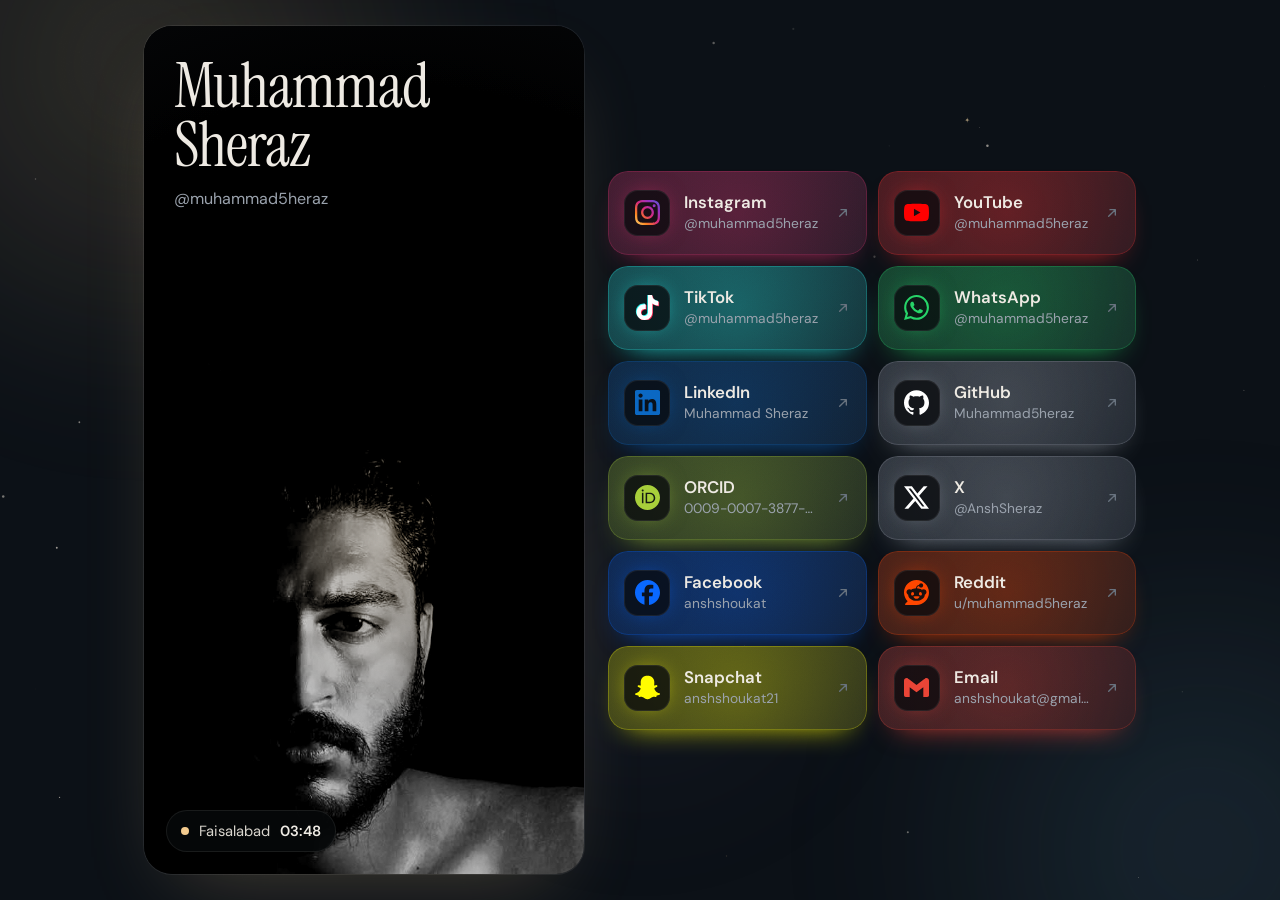
==== index.html @ 4799bf31 "Fix LinkedIn profile link Co-Authored-By: Claude Sonnet 5.5 <noreply@anthropic.com> Claude-Session: " ====
<!doctype html>
<html lang="en">
<head>
<meta charset="utf-8">
<meta name="viewport" content="width=device-width, initial-scale=1, viewport-fit=cover">
<meta name="color-scheme" content="dark">
<meta name="theme-color" content="#0B1016">
<title>Muhammad Sheraz</title>
<meta name="description" content="Muhammad Sheraz. Instagram, YouTube, TikTok, WhatsApp, LinkedIn, GitHub, ORCID and more, all in one place.">
<meta property="og:title" content="Muhammad Sheraz">
<meta property="og:description" content="Every link in one place.">
<link rel="icon" href="data:image/svg+xml,%3Csvg xmlns='http://www.w3.org/2000/svg' viewBox='0 0 32 32'%3E%3Crect width='32' height='32' rx='9' fill='%230B1016'/%3E%3Ccircle cx='16' cy='16' r='9' fill='none' stroke='%23F3C98B' stroke-width='2'/%3E%3Cpath d='M16 7a9 9 0 0 0 0 18z' fill='%23F3C98B'/%3E%3C/svg%3E">
<link rel="preconnect" href="https://fonts.googleapis.com">
<link rel="preconnect" href="https://fonts.gstatic.com" crossorigin>
<link href="https://fonts.googleapis.com/css2?family=Instrument+Serif:ital@0;1&family=DM+Sans:wght@400;500;600&display=swap" rel="stylesheet">
<style>
@property --r{syntax:"<percentage>";inherits:false;initial-value:0%}
:root{
  color-scheme:dark;
  --ink:#0B1016; --card:#121820; --bone:#EEEAE3; --muted:#98A0AB; --dim:#66707C;
  --light:#F3C98B; --light-hot:#FFE4B8;
  --serif:"Instrument Serif", "Iowan Old Style", Georgia, serif;
  --sans:"DM Sans", ui-sans-serif, system-ui, -apple-system, "Segoe UI", Arial, sans-serif;
}
*{box-sizing:border-box;margin:0;padding:0}
html{-webkit-text-size-adjust:100%;background:var(--ink);height:100%}
body{height:100%;min-height:100dvh;color:var(--bone);font:16px/1.5 var(--sans);background:var(--ink);overflow-x:hidden;position:relative}
/* slow, soft aurora behind everything */
.aurora{position:fixed;inset:0;overflow:hidden;z-index:0;pointer-events:none}
.aurora i{position:absolute;border-radius:50%;filter:blur(70px);opacity:.55;will-change:transform}
.aurora i:nth-child(1){width:62vmax;height:62vmax;left:-20vmax;top:-26vmax;background:radial-gradient(circle,rgba(243,201,139,.30),transparent 65%);animation:float1 38s ease-in-out infinite alternate}
.aurora i:nth-child(2){width:60vmax;height:60vmax;right:-24vmax;bottom:-26vmax;background:radial-gradient(circle,rgba(86,140,170,.34),transparent 65%);animation:float2 46s ease-in-out infinite alternate}
.aurora i:nth-child(3){width:40vmax;height:40vmax;left:30%;top:40%;background:radial-gradient(circle,rgba(120,110,170,.18),transparent 65%);animation:float1 52s ease-in-out infinite alternate-reverse}
@keyframes float1{to{transform:translate(14vmax,10vmax)}}
@keyframes float2{to{transform:translate(-12vmax,-9vmax)}}
body::after{content:"";position:fixed;inset:0;pointer-events:none;z-index:50;opacity:.05;mix-blend-mode:overlay;
  background-image:url("data:image/svg+xml,%3Csvg xmlns='http://www.w3.org/2000/svg' width='180' height='180'%3E%3Cfilter id='n'%3E%3CfeTurbulence type='fractalNoise' baseFrequency='.9' numOctaves='2' stitchTiles='stitch'/%3E%3CfeColorMatrix values='0 0 0 0 1  0 0 0 0 1  0 0 0 0 1  0 0 0 .9 0'/%3E%3C/filter%3E%3Crect width='100%25' height='100%25' filter='url(%23n)'/%3E%3C/svg%3E")}
#sparkle{position:fixed;inset:0;width:100%;height:100%;pointer-events:none;z-index:1}
a{color:inherit;text-decoration:none;-webkit-tap-highlight-color:transparent}
a:focus-visible{outline:2px solid var(--light);outline-offset:3px}
svg{display:block}
.defs{position:absolute;width:0;height:0}

/* ---------- One-screen layout ---------- */
.wrap{position:relative;z-index:2;height:100dvh;min-height:560px;max-width:1040px;margin:0 auto;padding:max(26px,env(safe-area-inset-top)) 24px max(26px,env(safe-area-inset-bottom));
  display:grid;grid-template-columns:minmax(0,5fr) minmax(0,6fr);gap:24px;align-items:stretch}
.rise{opacity:0;transform:translateY(12px);animation:rise 1s ease forwards;animation-delay:calc(var(--i,0) * 70ms + 250ms)}
@keyframes rise{to{opacity:1;transform:none}}

/* ---------- Portrait (desktop: tall card) ---------- */
.portrait{--mx:60%;--my:60%;position:relative;border-radius:28px;overflow:hidden;background:#06080B;isolation:isolate;min-height:0;
  box-shadow:0 0 0 1px rgba(255,255,255,.07), 0 30px 80px -34px rgba(243,201,139,.28)}
.pimg{position:absolute;inset:0}
.pimg img{width:100%;height:100%;object-fit:cover;object-position:50% 100%;filter:contrast(1.04)}
.pimg .hero{display:none}
.veil{position:absolute;inset:0;z-index:1;pointer-events:none;
  background:radial-gradient(circle at 56% 66%, transparent var(--r), #06080B calc(var(--r) + 34%));animation:lightOn 3s cubic-bezier(.25,.1,.2,1) .15s both}
@keyframes lightOn{from{--r:0%}to{--r:82%}}
.follow{position:absolute;inset:0;z-index:1;pointer-events:none;mix-blend-mode:soft-light;opacity:.8;
  background:radial-gradient(260px circle at var(--mx) var(--my), rgba(255,214,150,.5), transparent 70%)}
.spk{position:absolute;z-index:3;width:var(--s,12px);height:var(--s,12px);pointer-events:none;background:var(--light-hot);
  clip-path:polygon(50% 0,60% 40%,100% 50%,60% 60%,50% 100%,40% 60%,0 50%,40% 40%);filter:drop-shadow(0 0 6px rgba(255,214,150,.8));
  opacity:0;animation:twinkle var(--d,5s) ease-in-out var(--t,0s) infinite}
@keyframes twinkle{0%,100%{opacity:0;transform:scale(.3)}50%{opacity:.9;transform:scale(1) rotate(45deg)}}
.pcopy{position:absolute;z-index:2;left:30px;right:30px;top:30px}
.pcopy h1{font:400 clamp(2.8rem,5vw,3.9rem)/.95 var(--serif);letter-spacing:-.015em;color:var(--bone)}
.handle{margin-top:12px;color:var(--muted);font-size:1rem}
.chip{position:absolute;z-index:2;left:22px;bottom:22px;display:inline-flex;align-items:center;gap:10px;padding:9px 14px;border-radius:999px;
  background:rgba(8,10,13,.6);border:1px solid rgba(255,255,255,.08);backdrop-filter:blur(10px);-webkit-backdrop-filter:blur(10px);font-size:.92rem;color:#D8D4CC}
.chip i{width:8px;height:8px;border-radius:50%;background:var(--light);animation:pulse 3.2s ease-out infinite}
@keyframes pulse{70%{box-shadow:0 0 0 9px rgba(243,201,139,0)}100%{box-shadow:0 0 0 0 rgba(243,201,139,0)}}
.chip b{font-weight:600;color:var(--bone);font-variant-numeric:tabular-nums}

/* ---------- Tiles: filled, two columns, all ten visible ---------- */
.links{min-width:0;min-height:0;display:flex;flex-direction:column;justify-content:center}
.grid{display:grid;grid-template-columns:1fr 1fr;grid-template-rows:repeat(6,minmax(0,84px));gap:11px;align-content:center;min-height:0}
.tile{--x:50%;--y:50%;--b:#F3C98B;position:relative;display:flex;align-items:center;gap:14px;padding:0 16px;border-radius:20px;overflow:hidden;min-width:0;
  background:radial-gradient(240px circle at var(--x) var(--y), color-mix(in srgb, var(--b) 22%, transparent), transparent 70%),
             linear-gradient(145deg, color-mix(in srgb, var(--b) 20%, var(--card)), color-mix(in srgb, var(--b) 9%, var(--card)));
  box-shadow:inset 0 0 0 1px color-mix(in srgb, var(--b) 24%, transparent), 0 14px 30px -20px var(--b);
  transition:transform .3s ease, box-shadow .3s ease}
.tile:hover,.tile:focus-visible{transform:translateY(-2px);box-shadow:inset 0 0 0 1px color-mix(in srgb, var(--b) 55%, transparent), 0 18px 36px -16px var(--b)}
.tile:active{transform:scale(.98)}
.shine{position:absolute;inset:0;pointer-events:none;overflow:hidden;border-radius:inherit}
.shine::before{content:"";position:absolute;top:-50%;bottom:-50%;width:30%;left:-50%;transform:skewX(-22deg);
  background:linear-gradient(90deg,transparent,rgba(255,255,255,.09),transparent);animation:glint 9s ease-in-out calc(var(--i,0) * 1.1s + 2s) infinite}
@keyframes glint{0%{left:-50%}30%,100%{left:150%}}
.glyph{position:relative;flex:0 0 46px;height:46px;border-radius:14px;display:grid;place-items:center;background:rgba(6,8,11,.72);
  box-shadow:inset 0 0 0 1px rgba(255,255,255,.07), 0 0 22px -6px color-mix(in srgb, var(--b) 60%, transparent);animation:halo 6s ease-in-out calc(var(--i,0) * .5s) infinite}
@keyframes halo{50%{box-shadow:inset 0 0 0 1px rgba(255,255,255,.07), 0 0 26px -2px color-mix(in srgb, var(--b) 80%, transparent)}}
.glyph svg{width:25px;height:25px}
.meta{min-width:0;display:flex;flex-direction:column}
.meta b{font-weight:600;font-size:1.05rem;line-height:1.25}
.meta small{color:var(--muted);font-size:.86rem;overflow:hidden;text-overflow:ellipsis;white-space:nowrap}
.go{margin-left:auto;flex:none;color:var(--dim);transition:transform .3s ease,color .3s ease}
.go svg{width:16px;height:16px}
.tile:hover .go{color:var(--bone);transform:translate(2px,-2px)}

/* ---------- Phones: everything on one screen ---------- */
@media (max-width:860px){
  .wrap{grid-template-columns:1fr;grid-template-rows:auto minmax(0,1fr);gap:12px;padding:max(14px,env(safe-area-inset-top)) 14px max(14px,env(safe-area-inset-bottom));min-height:540px}
  .portrait{height:clamp(210px,35dvh,340px);border-radius:26px}
  .follow,.spk{display:none}
  .pimg .full{display:none}
  .pimg .hero{display:block;object-position:50% 40%}
  .veil{background:radial-gradient(circle at 52% 55%, transparent var(--r), #06080B calc(var(--r) + 34%))}
  .pcopy{left:20px;right:auto;top:16px}
  .pcopy h1{font-size:clamp(2rem,9vw,2.6rem);line-height:.96}
  .handle{margin-top:8px;font-size:.92rem}
  .chip{left:14px;bottom:14px;padding:7px 12px;font-size:.84rem}
  .grid{grid-template-rows:repeat(6,minmax(0,76px));gap:10px;height:100%;align-content:center;margin:auto 0}
  .tile{padding:0 12px;gap:11px;border-radius:18px}
  .glyph{flex-basis:40px;height:40px;border-radius:12px}
  .glyph svg{width:22px;height:22px}
  .meta small{display:none}
  .meta b{font-size:1rem}
  .go{display:none}
}
@media (max-width:860px) and (max-height:700px){
  .portrait{height:clamp(190px,32dvh,240px)}
  .pimg .hero{object-position:50% 24%}
  .handle{font-size:.82rem}
  .pcopy h1{font-size:clamp(1.7rem,8vw,2.1rem)}
  .glyph{flex-basis:36px;height:36px}
}
@media (prefers-reduced-motion:reduce){
  .rise{opacity:1;transform:none;animation:none}
  .veil{animation:none;--r:82%}
  .aurora i,.shine::before,.glyph,.spk,.chip i{animation:none}
  .tile,.go{transition:none}
  #sparkle{display:none}
}
</style>
</head>
<body>
<svg class="defs" aria-hidden="true" focusable="false"><defs>
  <linearGradient id="igGrad" x1="0" y1="1" x2="1" y2="0">
    <stop offset="0" stop-color="#FEDA75"/><stop offset=".25" stop-color="#FA7E1E"/><stop offset=".5" stop-color="#D62976"/><stop offset=".75" stop-color="#962FBF"/><stop offset="1" stop-color="#4F5BD5"/>
  </linearGradient>
</defs></svg>
<div class="aurora" aria-hidden="true"><i></i><i></i><i></i></div>
<canvas id="sparkle" aria-hidden="true"></canvas>

<div class="wrap">

  <section class="portrait rise" aria-label="Muhammad Sheraz">
    <div class="pimg"><img class="hero" src="assets/hero.jpg" width="720" height="600" alt=""><img class="full" src="assets/portrait.jpg" width="702" height="1200" alt="Black and white portrait of Muhammad Sheraz, half of his face lit from the right, the rest in shadow" fetchpriority="high"></div>
    <div class="veil" aria-hidden="true"></div>
    <div class="follow" aria-hidden="true"></div>
    <i class="spk" style="left:62%;top:48%;--s:14px;--d:5.4s;--t:2.6s"></i>
    <i class="spk" style="left:78%;top:57%;--s:9px;--d:4.8s;--t:3.4s"></i>
    <i class="spk" style="left:44%;top:62%;--s:11px;--d:6s;--t:4s"></i>
    <i class="spk" style="left:84%;top:32%;--s:12px;--d:5.2s;--t:3.8s"></i>
    <div class="pcopy">
      <h1>Muhammad<br>Sheraz</h1>
      <p class="handle">@muhammad5heraz</p>
    </div>
    <div class="chip"><i aria-hidden="true"></i>Faisalabad <b id="clock">--:--</b></div>
  </section>

  <main class="links">
    <div class="grid">
<a class="tile  rise" style="--b:#E1306C;--i:0" href="https://www.instagram.com/muhammad5heraz" target="_blank" rel="noopener"><span class="glyph"><svg viewBox="0 0 24 24" aria-hidden="true"><path fill="url(#igGrad)" d="M7.0301.084c-1.2768.0602-2.1487.264-2.911.5634-.7888.3075-1.4575.72-2.1228 1.3877-.6652.6677-1.075 1.3368-1.3802 2.127-.2954.7638-.4956 1.6365-.552 2.914-.0564 1.2775-.0689 1.6882-.0626 4.947.0062 3.2586.0206 3.6671.0825 4.9473.061 1.2765.264 2.1482.5635 2.9107.308.7889.72 1.4573 1.388 2.1228.6679.6655 1.3365 1.0743 2.1285 1.38.7632.295 1.6361.4961 2.9134.552 1.2773.056 1.6884.069 4.9462.0627 3.2578-.0062 3.668-.0207 4.9478-.0814 1.28-.0607 2.147-.2652 2.9098-.5633.7889-.3086 1.4578-.72 2.1228-1.3881.665-.6682 1.0745-1.3378 1.3795-2.1284.2957-.7632.4966-1.636.552-2.9124.056-1.2809.0692-1.6898.063-4.948-.0063-3.2583-.021-3.6668-.0817-4.9465-.0607-1.2797-.264-2.1487-.5633-2.9117-.3084-.7889-.72-1.4568-1.3876-2.1228C21.2982 1.33 20.628.9208 19.8378.6165 19.074.321 18.2017.1197 16.9244.0645 15.6471.0093 15.236-.005 11.977.0014 8.718.0076 8.31.0215 7.0301.0839m.1402 21.6932c-1.17-.0509-1.8053-.2453-2.2287-.408-.5606-.216-.96-.4771-1.3819-.895-.422-.4178-.6811-.8186-.9-1.378-.1644-.4234-.3624-1.058-.4171-2.228-.0595-1.2645-.072-1.6442-.079-4.848-.007-3.2037.0053-3.583.0607-4.848.05-1.169.2456-1.805.408-2.2282.216-.5613.4762-.96.895-1.3816.4188-.4217.8184-.6814 1.3783-.9003.423-.1651 1.0575-.3614 2.227-.4171 1.2655-.06 1.6447-.072 4.848-.079 3.2033-.007 3.5835.005 4.8495.0608 1.169.0508 1.8053.2445 2.228.408.5608.216.96.4754 1.3816.895.4217.4194.6816.8176.9005 1.3787.1653.4217.3617 1.056.4169 2.2263.0602 1.2655.0739 1.645.0796 4.848.0058 3.203-.0055 3.5834-.061 4.848-.051 1.17-.245 1.8055-.408 2.2294-.216.5604-.4763.96-.8954 1.3814-.419.4215-.8181.6811-1.3783.9-.4224.1649-1.0577.3617-2.2262.4174-1.2656.0595-1.6448.072-4.8493.079-3.2045.007-3.5825-.006-4.848-.0608M16.953 5.5864A1.44 1.44 0 1 0 18.39 4.144a1.44 1.44 0 0 0-1.437 1.4424M5.8385 12.012c.0067 3.4032 2.7706 6.1557 6.173 6.1493 3.4026-.0065 6.157-2.7701 6.1506-6.1733-.0065-3.4032-2.771-6.1565-6.174-6.1498-3.403.0067-6.156 2.771-6.1496 6.1738M8 12.0077a4 4 0 1 1 4.008 3.9921A3.9996 3.9996 0 0 1 8 12.0077"/></svg></span><span class="meta"><b>Instagram</b><small>@muhammad5heraz</small></span><span class="go"><svg viewBox="0 0 24 24" fill="none" stroke="currentColor" stroke-width="2" stroke-linecap="round" stroke-linejoin="round" aria-hidden="true"><path d="M7 17L17 7M9 7h8v8"/></svg></span><span class="shine" aria-hidden="true"></span></a>
<a class="tile  rise" style="--b:#FF2B2B;--i:1" href="https://youtube.com/@muhammad5heraz" target="_blank" rel="noopener"><span class="glyph"><svg viewBox="0 0 24 24" aria-hidden="true"><path fill="#FF0000" d="M23.498 6.186a3.016 3.016 0 0 0-2.122-2.136C19.505 3.545 12 3.545 12 3.545s-7.505 0-9.377.505A3.017 3.017 0 0 0 .502 6.186C0 8.07 0 12 0 12s0 3.93.502 5.814a3.016 3.016 0 0 0 2.122 2.136c1.871.505 9.376.505 9.376.505s7.505 0 9.377-.505a3.015 3.015 0 0 0 2.122-2.136C24 15.93 24 12 24 12s0-3.93-.502-5.814zM9.545 15.568V8.432L15.818 12l-6.273 3.568z"/></svg></span><span class="meta"><b>YouTube</b><small>@muhammad5heraz</small></span><span class="go"><svg viewBox="0 0 24 24" fill="none" stroke="currentColor" stroke-width="2" stroke-linecap="round" stroke-linejoin="round" aria-hidden="true"><path d="M7 17L17 7M9 7h8v8"/></svg></span><span class="shine" aria-hidden="true"></span></a>
<a class="tile  rise" style="--b:#25F4EE;--i:2" href="https://www.tiktok.com/@muhammad5heraz" target="_blank" rel="noopener"><span class="glyph"><svg viewBox="0 0 24 24" aria-hidden="true"><path fill="#25F4EE" transform="translate(-.7 -.7)" d="M12.525.02c1.31-.02 2.61-.01 3.91-.02.08 1.53.63 3.09 1.75 4.17 1.12 1.11 2.7 1.62 4.24 1.79v4.03c-1.44-.05-2.89-.35-4.2-.97-.57-.26-1.1-.59-1.62-.93-.01 2.92.01 5.84-.02 8.75-.08 1.4-.54 2.79-1.35 3.94-1.31 1.92-3.58 3.17-5.91 3.21-1.43.08-2.86-.31-4.08-1.03-2.02-1.19-3.44-3.37-3.65-5.71-.02-.5-.03-1-.01-1.49.18-1.9 1.12-3.72 2.58-4.96 1.66-1.44 3.98-2.13 6.15-1.72.02 1.48-.04 2.96-.04 4.44-.99-.32-2.15-.23-3.02.37-.63.41-1.11 1.04-1.36 1.75-.21.51-.15 1.07-.14 1.61.24 1.64 1.82 3.02 3.5 2.87 1.12-.01 2.19-.66 2.77-1.61.19-.33.4-.67.41-1.06.1-1.79.06-3.57.07-5.36.01-4.03-.01-8.05.02-12.07z"/><path fill="#FE2C55" transform="translate(.7 .7)" d="M12.525.02c1.31-.02 2.61-.01 3.91-.02.08 1.53.63 3.09 1.75 4.17 1.12 1.11 2.7 1.62 4.24 1.79v4.03c-1.44-.05-2.89-.35-4.2-.97-.57-.26-1.1-.59-1.62-.93-.01 2.92.01 5.84-.02 8.75-.08 1.4-.54 2.79-1.35 3.94-1.31 1.92-3.58 3.17-5.91 3.21-1.43.08-2.86-.31-4.08-1.03-2.02-1.19-3.44-3.37-3.65-5.71-.02-.5-.03-1-.01-1.49.18-1.9 1.12-3.72 2.58-4.96 1.66-1.44 3.98-2.13 6.15-1.72.02 1.48-.04 2.96-.04 4.44-.99-.32-2.15-.23-3.02.37-.63.41-1.11 1.04-1.36 1.75-.21.51-.15 1.07-.14 1.61.24 1.64 1.82 3.02 3.5 2.87 1.12-.01 2.19-.66 2.77-1.61.19-.33.4-.67.41-1.06.1-1.79.06-3.57.07-5.36.01-4.03-.01-8.05.02-12.07z"/><path fill="#fff" d="M12.525.02c1.31-.02 2.61-.01 3.91-.02.08 1.53.63 3.09 1.75 4.17 1.12 1.11 2.7 1.62 4.24 1.79v4.03c-1.44-.05-2.89-.35-4.2-.97-.57-.26-1.1-.59-1.62-.93-.01 2.92.01 5.84-.02 8.75-.08 1.4-.54 2.79-1.35 3.94-1.31 1.92-3.58 3.17-5.91 3.21-1.43.08-2.86-.31-4.08-1.03-2.02-1.19-3.44-3.37-3.65-5.71-.02-.5-.03-1-.01-1.49.18-1.9 1.12-3.72 2.58-4.96 1.66-1.44 3.98-2.13 6.15-1.72.02 1.48-.04 2.96-.04 4.44-.99-.32-2.15-.23-3.02.37-.63.41-1.11 1.04-1.36 1.75-.21.51-.15 1.07-.14 1.61.24 1.64 1.82 3.02 3.5 2.87 1.12-.01 2.19-.66 2.77-1.61.19-.33.4-.67.41-1.06.1-1.79.06-3.57.07-5.36.01-4.03-.01-8.05.02-12.07z"/></svg></span><span class="meta"><b>TikTok</b><small>@muhammad5heraz</small></span><span class="go"><svg viewBox="0 0 24 24" fill="none" stroke="currentColor" stroke-width="2" stroke-linecap="round" stroke-linejoin="round" aria-hidden="true"><path d="M7 17L17 7M9 7h8v8"/></svg></span><span class="shine" aria-hidden="true"></span></a>
<a class="tile  rise" style="--b:#25D366;--i:3" href="https://wa.me/muhammad5heraz" target="_blank" rel="noopener"><span class="glyph"><svg viewBox="0 0 24 24" aria-hidden="true"><path fill="#25D366" d="M17.472 14.382c-.297-.149-1.758-.867-2.03-.967-.273-.099-.471-.148-.67.15-.197.297-.767.966-.94 1.164-.173.199-.347.223-.644.075-.297-.15-1.255-.463-2.39-1.475-.883-.788-1.48-1.761-1.653-2.059-.173-.297-.018-.458.13-.606.134-.133.298-.347.446-.52.149-.174.198-.298.298-.497.099-.198.05-.371-.025-.52-.075-.149-.669-1.612-.916-2.207-.242-.579-.487-.5-.669-.51-.173-.008-.371-.01-.57-.01-.198 0-.52.074-.792.372-.272.297-1.04 1.016-1.04 2.479 0 1.462 1.065 2.875 1.213 3.074.149.198 2.096 3.2 5.077 4.487.709.306 1.262.489 1.694.625.712.227 1.36.195 1.871.118.571-.085 1.758-.719 2.006-1.413.248-.694.248-1.289.173-1.413-.074-.124-.272-.198-.57-.347m-5.421 7.403h-.004a9.87 9.87 0 01-5.031-1.378l-.361-.214-3.741.982.998-3.648-.235-.374a9.86 9.86 0 01-1.51-5.26c.001-5.45 4.436-9.884 9.888-9.884 2.64 0 5.122 1.03 6.988 2.898a9.825 9.825 0 012.893 6.994c-.003 5.45-4.437 9.884-9.885 9.884m8.413-18.297A11.815 11.815 0 0012.05 0C5.495 0 .16 5.335.157 11.892c0 2.096.547 4.142 1.588 5.945L.057 24l6.305-1.654a11.882 11.882 0 005.683 1.448h.005c6.554 0 11.89-5.335 11.893-11.893a11.821 11.821 0 00-3.48-8.413Z"/></svg></span><span class="meta"><b>WhatsApp</b><small>@muhammad5heraz</small></span><span class="go"><svg viewBox="0 0 24 24" fill="none" stroke="currentColor" stroke-width="2" stroke-linecap="round" stroke-linejoin="round" aria-hidden="true"><path d="M7 17L17 7M9 7h8v8"/></svg></span><span class="shine" aria-hidden="true"></span></a>
<a class="tile  rise" style="--b:#0A66C2;--i:4" href="https://www.linkedin.com/in/muhammad-sheraz-9138302b9" target="_blank" rel="noopener"><span class="glyph"><svg viewBox="0 0 24 24" aria-hidden="true"><path fill="#0A66C2" d="M20.447 20.452h-3.554v-5.569c0-1.328-.027-3.037-1.852-3.037-1.853 0-2.136 1.445-2.136 2.939v5.667H9.351V9h3.414v1.561h.046c.477-.9 1.637-1.85 3.37-1.85 3.601 0 4.267 2.37 4.267 5.455v6.286zM5.337 7.433c-1.144 0-2.063-.926-2.063-2.065 0-1.138.92-2.063 2.063-2.063 1.14 0 2.064.925 2.064 2.063 0 1.139-.925 2.065-2.064 2.065zm1.782 13.019H3.555V9h3.564v11.452zM22.225 0H1.771C.792 0 0 .774 0 1.729v20.542C0 23.227.792 24 1.771 24h20.451C23.2 24 24 23.227 24 22.271V1.729C24 .774 23.2 0 22.222 0h.003z"/></svg></span><span class="meta"><b>LinkedIn</b><small>Muhammad Sheraz</small></span><span class="go"><svg viewBox="0 0 24 24" fill="none" stroke="currentColor" stroke-width="2" stroke-linecap="round" stroke-linejoin="round" aria-hidden="true"><path d="M7 17L17 7M9 7h8v8"/></svg></span><span class="shine" aria-hidden="true"></span></a>
<a class="tile  rise" style="--b:#9AA0AA;--i:5" href="https://github.com/Muhammad5heraz" target="_blank" rel="noopener"><span class="glyph"><svg viewBox="0 0 24 24" aria-hidden="true"><path fill="#fff" d="M12 .297c-6.63 0-12 5.373-12 12 0 5.303 3.438 9.8 8.205 11.385.6.113.82-.258.82-.577 0-.285-.01-1.04-.015-2.04-3.338.724-4.042-1.61-4.042-1.61C4.422 18.07 3.633 17.7 3.633 17.7c-1.087-.744.084-.729.084-.729 1.205.084 1.838 1.236 1.838 1.236 1.07 1.835 2.809 1.305 3.495.998.108-.776.417-1.305.76-1.605-2.665-.3-5.466-1.332-5.466-5.93 0-1.31.465-2.38 1.235-3.22-.135-.303-.54-1.523.105-3.176 0 0 1.005-.322 3.3 1.23.96-.267 1.98-.399 3-.405 1.02.006 2.04.138 3 .405 2.28-1.552 3.285-1.23 3.285-1.23.645 1.653.24 2.873.12 3.176.765.84 1.23 1.91 1.23 3.22 0 4.61-2.805 5.625-5.475 5.92.42.36.81 1.096.81 2.22 0 1.606-.015 2.896-.015 3.286 0 .315.21.69.825.57C20.565 22.092 24 17.592 24 12.297c0-6.627-5.373-12-12-12"/></svg></span><span class="meta"><b>GitHub</b><small>Muhammad5heraz</small></span><span class="go"><svg viewBox="0 0 24 24" fill="none" stroke="currentColor" stroke-width="2" stroke-linecap="round" stroke-linejoin="round" aria-hidden="true"><path d="M7 17L17 7M9 7h8v8"/></svg></span><span class="shine" aria-hidden="true"></span></a>
<a class="tile  rise" style="--b:#A6CE39;--i:6" href="https://orcid.org/0009-0007-3877-2232" target="_blank" rel="noopener"><span class="glyph"><svg viewBox="0 0 24 24" aria-hidden="true"><path fill="#A6CE39" d="M12 0C5.372 0 0 5.372 0 12s5.372 12 12 12 12-5.372 12-12S18.628 0 12 0zM7.369 4.378c.525 0 .947.431.947.947s-.422.947-.947.947a.95.95 0 0 1-.947-.947c0-.525.422-.947.947-.947zm-.722 3.038h1.444v10.041H6.647V7.416zm3.562 0h3.9c3.712 0 5.344 2.653 5.344 5.025 0 2.578-2.016 5.025-5.325 5.025h-3.919V7.416zm1.444 1.303v7.444h2.297c3.272 0 4.022-2.484 4.022-3.722 0-2.016-1.284-3.722-4.097-3.722h-2.222z"/></svg></span><span class="meta"><b>ORCID</b><small>0009-0007-3877-2232</small></span><span class="go"><svg viewBox="0 0 24 24" fill="none" stroke="currentColor" stroke-width="2" stroke-linecap="round" stroke-linejoin="round" aria-hidden="true"><path d="M7 17L17 7M9 7h8v8"/></svg></span><span class="shine" aria-hidden="true"></span></a>
<a class="tile  rise" style="--b:#9AA0AA;--i:7" href="https://twitter.com/AnshSheraz" target="_blank" rel="noopener"><span class="glyph"><svg viewBox="0 0 24 24" aria-hidden="true"><path fill="#fff" d="M18.901 1.153h3.68l-8.04 9.19L24 22.846h-7.406l-5.8-7.584-6.638 7.584H.474l8.6-9.83L0 1.154h7.594l5.243 6.932ZM17.61 20.644h2.039L6.486 3.24H4.298Z"/></svg></span><span class="meta"><b>X</b><small>@AnshSheraz</small></span><span class="go"><svg viewBox="0 0 24 24" fill="none" stroke="currentColor" stroke-width="2" stroke-linecap="round" stroke-linejoin="round" aria-hidden="true"><path d="M7 17L17 7M9 7h8v8"/></svg></span><span class="shine" aria-hidden="true"></span></a>
<a class="tile  rise" style="--b:#0866FF;--i:8" href="https://www.facebook.com/anshshoukat/" target="_blank" rel="noopener"><span class="glyph"><svg viewBox="0 0 24 24" aria-hidden="true"><path fill="#0866FF" d="M9.101 23.691v-7.98H6.627v-3.667h2.474v-1.58c0-4.085 1.848-5.978 5.858-5.978.401 0 .955.042 1.468.103a8.68 8.68 0 0 1 1.141.195v3.325a8.623 8.623 0 0 0-.653-.036 26.805 26.805 0 0 0-.733-.009c-.707 0-1.259.096-1.675.309a1.686 1.686 0 0 0-.679.622c-.258.42-.374.995-.374 1.752v1.297h3.919l-.386 2.103-.287 1.564h-3.246v8.245C19.396 23.238 24 18.179 24 12.044c0-6.627-5.373-12-12-12s-12 5.373-12 12c0 5.628 3.874 10.35 9.101 11.647Z"/></svg></span><span class="meta"><b>Facebook</b><small>anshshoukat</small></span><span class="go"><svg viewBox="0 0 24 24" fill="none" stroke="currentColor" stroke-width="2" stroke-linecap="round" stroke-linejoin="round" aria-hidden="true"><path d="M7 17L17 7M9 7h8v8"/></svg></span><span class="shine" aria-hidden="true"></span></a>
<a class="tile  rise" style="--b:#FF4500;--i:9" href="https://www.reddit.com/user/muhammad5heraz" target="_blank" rel="noopener"><span class="glyph"><svg viewBox="0 0 24 24" aria-hidden="true"><path fill="#FF4500" d="M12 0C5.373 0 0 5.373 0 12c0 3.314 1.343 6.314 3.515 8.485l-2.286 2.286C.775 23.225 1.097 24 1.738 24H12c6.627 0 12-5.373 12-12S18.627 0 12 0Zm4.388 3.199c1.104 0 1.999.895 1.999 1.999 0 1.105-.895 2-1.999 2-.946 0-1.739-.657-1.947-1.539v.002c-1.147.162-2.032 1.15-2.032 2.341v.007c1.776.067 3.4.567 4.686 1.363.473-.363 1.064-.58 1.707-.58 1.547 0 2.802 1.254 2.802 2.802 0 1.117-.655 2.081-1.601 2.531-.088 3.256-3.637 5.876-7.997 5.876-4.361 0-7.905-2.617-7.998-5.87-.954-.447-1.614-1.415-1.614-2.538 0-1.548 1.255-2.802 2.803-2.802.645 0 1.239.218 1.712.585 1.275-.79 2.881-1.291 4.64-1.365v-.01c0-1.663 1.263-3.034 2.88-3.207.188-.911.993-1.595 1.959-1.595Zm-8.085 8.376c-.784 0-1.459.78-1.506 1.797-.047 1.016.64 1.429 1.426 1.429.786 0 1.371-.369 1.418-1.385.047-1.017-.553-1.841-1.338-1.841Zm7.406 0c-.786 0-1.385.824-1.338 1.841.047 1.017.634 1.385 1.418 1.385.785 0 1.473-.413 1.426-1.429-.046-1.017-.721-1.797-1.506-1.797Zm-3.703 4.013c-.974 0-1.907.048-2.77.135-.147.015-.241.168-.183.305.483 1.154 1.622 1.964 2.953 1.964 1.33 0 2.47-.81 2.953-1.964.057-.137-.037-.29-.184-.305-.863-.087-1.795-.135-2.769-.135Z"/></svg></span><span class="meta"><b>Reddit</b><small>u/muhammad5heraz</small></span><span class="go"><svg viewBox="0 0 24 24" fill="none" stroke="currentColor" stroke-width="2" stroke-linecap="round" stroke-linejoin="round" aria-hidden="true"><path d="M7 17L17 7M9 7h8v8"/></svg></span><span class="shine" aria-hidden="true"></span></a>
<a class="tile  rise" style="--b:#FFFC00;--i:10" href="https://www.snapchat.com/add/anshshoukat21" target="_blank" rel="noopener"><span class="glyph"><svg viewBox="0 0 24 24" aria-hidden="true"><path fill="#FFFC00" d="M12.206.793c.99 0 4.347.276 5.93 3.821.529 1.193.403 3.219.299 4.847l-.003.06c-.012.18-.022.345-.03.51.075.045.203.09.401.09.3-.016.659-.12 1.033-.301.165-.088.344-.104.464-.104.182 0 .359.029.509.09.45.149.734.479.734.838.015.449-.39.839-1.213 1.168-.089.029-.209.075-.344.119-.45.135-1.139.36-1.333.81-.09.224-.061.524.12.868l.015.015c.06.136 1.526 3.475 4.791 4.014.255.044.435.27.42.509 0 .075-.015.149-.045.225-.24.569-1.273.988-3.146 1.271-.059.091-.12.375-.164.57-.029.179-.074.36-.134.553-.076.271-.27.405-.555.405h-.03c-.135 0-.313-.031-.538-.074-.36-.075-.765-.135-1.273-.135-.3 0-.599.015-.913.074-.6.104-1.123.464-1.723.884-.853.599-1.826 1.288-3.294 1.288-.06 0-.119-.015-.18-.015h-.149c-1.468 0-2.427-.675-3.279-1.288-.599-.42-1.107-.779-1.707-.884-.314-.045-.629-.074-.928-.074-.54 0-.958.089-1.272.149-.211.043-.391.074-.54.074-.374 0-.523-.224-.583-.42-.061-.192-.09-.389-.135-.567-.046-.181-.105-.494-.166-.57-1.918-.222-2.95-.642-3.189-1.226-.031-.063-.052-.15-.055-.225-.015-.243.165-.465.42-.509 3.264-.54 4.73-3.879 4.791-4.02l.016-.029c.18-.345.224-.645.119-.869-.195-.434-.884-.658-1.332-.809-.121-.029-.24-.074-.346-.119-1.107-.435-1.257-.93-1.197-1.273.09-.479.674-.793 1.168-.793.146 0 .27.029.383.074.42.194.789.3 1.104.3.234 0 .384-.06.465-.105l-.046-.569c-.098-1.626-.225-3.651.307-4.837C7.392 1.077 10.739.807 11.727.807l.419-.015h.06z"/></svg></span><span class="meta"><b>Snapchat</b><small>anshshoukat21</small></span><span class="go"><svg viewBox="0 0 24 24" fill="none" stroke="currentColor" stroke-width="2" stroke-linecap="round" stroke-linejoin="round" aria-hidden="true"><path d="M7 17L17 7M9 7h8v8"/></svg></span><span class="shine" aria-hidden="true"></span></a>
<a class="tile  rise" style="--b:#EA4335;--i:11" href="#" target="_blank" rel="noopener" id="mail"><span class="glyph"><svg viewBox="0 0 24 24" aria-hidden="true"><path fill="#EA4335" d="M24 5.457v13.909c0 .904-.732 1.636-1.636 1.636h-3.819V11.73L12 16.64l-6.545-4.91v9.273H1.636A1.636 1.636 0 0 1 0 19.366V5.457c0-2.023 2.309-3.178 3.927-1.964L5.455 4.64 12 9.548l6.545-4.91 1.528-1.145C21.69 2.28 24 3.434 24 5.457z"/></svg></span><span class="meta"><b>Email</b><small id="mail-text">Write to me</small></span><span class="go"><svg viewBox="0 0 24 24" fill="none" stroke="currentColor" stroke-width="2" stroke-linecap="round" stroke-linejoin="round" aria-hidden="true"><path d="M7 17L17 7M9 7h8v8"/></svg></span><span class="shine" aria-hidden="true"></span></a>
    </div>
  </main>

</div>

<script>
(function(){
  var reduce = window.matchMedia && matchMedia("(prefers-reduced-motion: reduce)").matches;

  document.querySelectorAll(".tile").forEach(function(t){
    t.addEventListener("pointermove", function(e){
      var r = t.getBoundingClientRect();
      t.style.setProperty("--x", (e.clientX - r.left) + "px");
      t.style.setProperty("--y", (e.clientY - r.top) + "px");
    });
  });

  var po = document.querySelector(".portrait");
  po.addEventListener("pointermove", function(e){
    var r = po.getBoundingClientRect();
    po.style.setProperty("--mx", (e.clientX - r.left) + "px");
    po.style.setProperty("--my", (e.clientY - r.top) + "px");
  });

  var el = document.getElementById("clock");
  function tick(){
    try { el.textContent = new Intl.DateTimeFormat("en-GB",{hour:"2-digit",minute:"2-digit",hour12:false,timeZone:"Asia/Karachi"}).format(new Date()); }
    catch(e){ el.textContent = ""; }
  }
  tick(); setInterval(tick, 1000);

  var addr = ["anshshoukat","gmail.com"].join("@");
  var m = document.getElementById("mail");
  m.href = "mailto:" + addr;
  m.removeAttribute("target");
  document.getElementById("mail-text").textContent = addr;

  // Soft drifting glitter
  if (reduce) return;
  var cv = document.getElementById("sparkle"), cx = cv.getContext("2d");
  var W = 0, H = 0, dpr = Math.min(window.devicePixelRatio || 1, 2), dust = [];
  function size(){
    W = innerWidth; H = innerHeight;
    cv.width = W * dpr; cv.height = H * dpr; cx.setTransform(dpr,0,0,dpr,0,0);
    var n = Math.round(Math.min(55, W * H / 16000));
    dust = [];
    for (var i = 0; i < n; i++) dust.push({x:Math.random()*W,y:Math.random()*H,r:Math.random()*1.4+.5,p:Math.random()*6.28,s:Math.random()*.5+.25,v:Math.random()*.05+.012,g:Math.random()<.2});
  }
  function star(x,y,r){
    cx.beginPath();
    cx.moveTo(x,y-r); cx.quadraticCurveTo(x,y,x+r,y); cx.quadraticCurveTo(x,y,x,y+r);
    cx.quadraticCurveTo(x,y,x-r,y); cx.quadraticCurveTo(x,y,x,y-r); cx.fill();
  }
  addEventListener("resize", size); size();
  var t0 = performance.now();
  function frame(now){
    if (document.hidden) { requestAnimationFrame(frame); return; }
    var t = (now - t0) / 1000;
    cx.clearRect(0,0,W,H);
    for (var i = 0; i < dust.length; i++){
      var d = dust[i], a = (Math.sin(t*d.s + d.p) + 1) / 2;
      d.y -= d.v; if (d.y < -4) { d.y = H + 4; d.x = Math.random()*W; }
      cx.fillStyle = "rgba(255," + (d.g ? 224 : 244) + "," + (d.g ? 170 : 230) + "," + (a*.6) + ")";
      if (d.g) star(d.x, d.y, d.r*3*a + .5); else { cx.beginPath(); cx.arc(d.x,d.y,d.r*.7,0,6.283); cx.fill(); }
    }
    requestAnimationFrame(frame);
  }
  requestAnimationFrame(frame);
})();
</script>
</body>
</html>
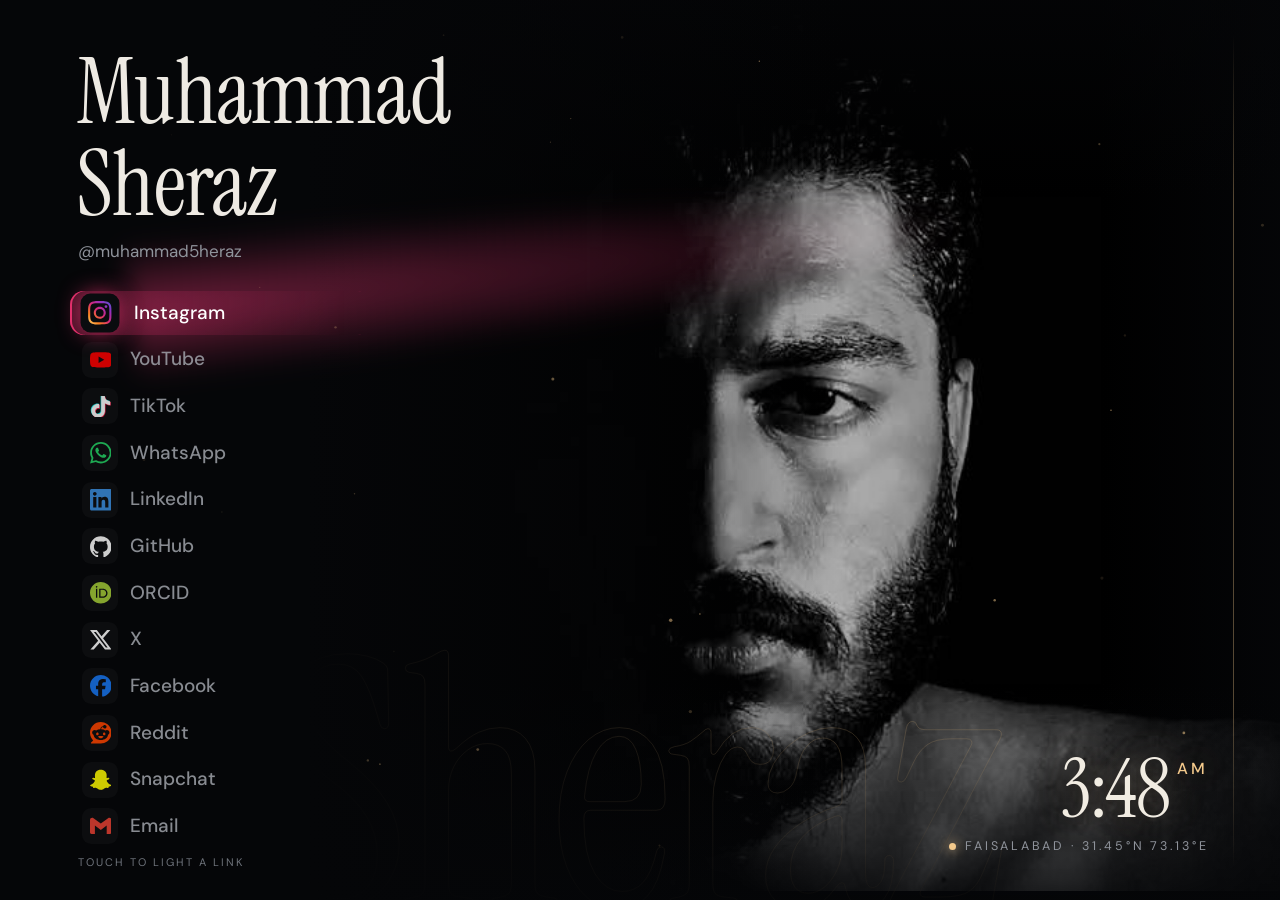
==== commit 2d5d57b1: "New design: Half-Lit hub (phone + desktop) Co-Authored-By: Claude Sonnet 5.5 <noreply@anthropic.com>" ====
--- a/index.html
+++ b/index.html
@@ -4,242 +4,189 @@
 <meta charset="utf-8">
 <meta name="viewport" content="width=device-width, initial-scale=1, viewport-fit=cover">
 <meta name="color-scheme" content="dark">
-<meta name="theme-color" content="#0B1016">
+<meta name="theme-color" content="#050608">
 <title>Muhammad Sheraz</title>
 <meta name="description" content="Muhammad Sheraz. Instagram, YouTube, TikTok, WhatsApp, LinkedIn, GitHub, ORCID and more, all in one place.">
 <meta property="og:title" content="Muhammad Sheraz">
 <meta property="og:description" content="Every link in one place.">
-<link rel="icon" href="data:image/svg+xml,%3Csvg xmlns='http://www.w3.org/2000/svg' viewBox='0 0 32 32'%3E%3Crect width='32' height='32' rx='9' fill='%230B1016'/%3E%3Ccircle cx='16' cy='16' r='9' fill='none' stroke='%23F3C98B' stroke-width='2'/%3E%3Cpath d='M16 7a9 9 0 0 0 0 18z' fill='%23F3C98B'/%3E%3C/svg%3E">
-<link rel="preconnect" href="https://fonts.googleapis.com">
-<link rel="preconnect" href="https://fonts.gstatic.com" crossorigin>
-<link href="https://fonts.googleapis.com/css2?family=Instrument+Serif:ital@0;1&family=DM+Sans:wght@400;500;600&display=swap" rel="stylesheet">
+<meta property="og:image" content="assets/portrait.jpg">
+<link rel="icon" href="data:image/svg+xml,%3Csvg xmlns='http://www.w3.org/2000/svg' viewBox='0 0 32 32'%3E%3Crect width='32' height='32' rx='9' fill='%23050608'/%3E%3Ccircle cx='16' cy='16' r='9' fill='none' stroke='%23F3C98B' stroke-width='2'/%3E%3C/svg%3E">
+<link rel="preconnect" href="https://fonts.googleapis.com"><link rel="preconnect" href="https://fonts.gstatic.com" crossorigin><link href="https://fonts.googleapis.com/css2?family=Instrument+Serif:ital@0;1&family=DM+Sans:wght@400;500&display=swap" rel="stylesheet">
 <style>
-@property --r{syntax:"<percentage>";inherits:false;initial-value:0%}
-:root{
-  color-scheme:dark;
-  --ink:#0B1016; --card:#121820; --bone:#EEEAE3; --muted:#98A0AB; --dim:#66707C;
-  --light:#F3C98B; --light-hot:#FFE4B8;
-  --serif:"Instrument Serif", "Iowan Old Style", Georgia, serif;
-  --sans:"DM Sans", ui-sans-serif, system-ui, -apple-system, "Segoe UI", Arial, sans-serif;
-}
-*{box-sizing:border-box;margin:0;padding:0}
-html{-webkit-text-size-adjust:100%;background:var(--ink);height:100%}
-body{height:100%;min-height:100dvh;color:var(--bone);font:16px/1.5 var(--sans);background:var(--ink);overflow-x:hidden;position:relative}
-/* slow, soft aurora behind everything */
-.aurora{position:fixed;inset:0;overflow:hidden;z-index:0;pointer-events:none}
-.aurora i{position:absolute;border-radius:50%;filter:blur(70px);opacity:.55;will-change:transform}
-.aurora i:nth-child(1){width:62vmax;height:62vmax;left:-20vmax;top:-26vmax;background:radial-gradient(circle,rgba(243,201,139,.30),transparent 65%);animation:float1 38s ease-in-out infinite alternate}
-.aurora i:nth-child(2){width:60vmax;height:60vmax;right:-24vmax;bottom:-26vmax;background:radial-gradient(circle,rgba(86,140,170,.34),transparent 65%);animation:float2 46s ease-in-out infinite alternate}
-.aurora i:nth-child(3){width:40vmax;height:40vmax;left:30%;top:40%;background:radial-gradient(circle,rgba(120,110,170,.18),transparent 65%);animation:float1 52s ease-in-out infinite alternate-reverse}
-@keyframes float1{to{transform:translate(14vmax,10vmax)}}
-@keyframes float2{to{transform:translate(-12vmax,-9vmax)}}
-body::after{content:"";position:fixed;inset:0;pointer-events:none;z-index:50;opacity:.05;mix-blend-mode:overlay;
-  background-image:url("data:image/svg+xml,%3Csvg xmlns='http://www.w3.org/2000/svg' width='180' height='180'%3E%3Cfilter id='n'%3E%3CfeTurbulence type='fractalNoise' baseFrequency='.9' numOctaves='2' stitchTiles='stitch'/%3E%3CfeColorMatrix values='0 0 0 0 1  0 0 0 0 1  0 0 0 0 1  0 0 0 .9 0'/%3E%3C/filter%3E%3Crect width='100%25' height='100%25' filter='url(%23n)'/%3E%3C/svg%3E")}
-#sparkle{position:fixed;inset:0;width:100%;height:100%;pointer-events:none;z-index:1}
-a{color:inherit;text-decoration:none;-webkit-tap-highlight-color:transparent}
-a:focus-visible{outline:2px solid var(--light);outline-offset:3px}
+@property --bc{syntax:'<color>';inherits:true;initial-value:#E1306C}
+*{box-sizing:border-box;margin:0;padding:0;-webkit-tap-highlight-color:transparent}
+html,body{height:100%;background:#050608;color:#EEEAE3;font:16px/1.4 'DM Sans',system-ui,sans-serif;overflow:hidden;overscroll-behavior:none}
 svg{display:block}
-.defs{position:absolute;width:0;height:0}
-
-/* ---------- One-screen layout ---------- */
-.wrap{position:relative;z-index:2;height:100dvh;min-height:560px;max-width:1040px;margin:0 auto;padding:max(26px,env(safe-area-inset-top)) 24px max(26px,env(safe-area-inset-bottom));
-  display:grid;grid-template-columns:minmax(0,5fr) minmax(0,6fr);gap:24px;align-items:stretch}
-.rise{opacity:0;transform:translateY(12px);animation:rise 1s ease forwards;animation-delay:calc(var(--i,0) * 70ms + 250ms)}
-@keyframes rise{to{opacity:1;transform:none}}
-
-/* ---------- Portrait (desktop: tall card) ---------- */
-.portrait{--mx:60%;--my:60%;position:relative;border-radius:28px;overflow:hidden;background:#06080B;isolation:isolate;min-height:0;
-  box-shadow:0 0 0 1px rgba(255,255,255,.07), 0 30px 80px -34px rgba(243,201,139,.28)}
-.pimg{position:absolute;inset:0}
-.pimg img{width:100%;height:100%;object-fit:cover;object-position:50% 100%;filter:contrast(1.04)}
-.pimg .hero{display:none}
-.veil{position:absolute;inset:0;z-index:1;pointer-events:none;
-  background:radial-gradient(circle at 56% 66%, transparent var(--r), #06080B calc(var(--r) + 34%));animation:lightOn 3s cubic-bezier(.25,.1,.2,1) .15s both}
-@keyframes lightOn{from{--r:0%}to{--r:82%}}
-.follow{position:absolute;inset:0;z-index:1;pointer-events:none;mix-blend-mode:soft-light;opacity:.8;
-  background:radial-gradient(260px circle at var(--mx) var(--my), rgba(255,214,150,.5), transparent 70%)}
-.spk{position:absolute;z-index:3;width:var(--s,12px);height:var(--s,12px);pointer-events:none;background:var(--light-hot);
-  clip-path:polygon(50% 0,60% 40%,100% 50%,60% 60%,50% 100%,40% 60%,0 50%,40% 40%);filter:drop-shadow(0 0 6px rgba(255,214,150,.8));
-  opacity:0;animation:twinkle var(--d,5s) ease-in-out var(--t,0s) infinite}
-@keyframes twinkle{0%,100%{opacity:0;transform:scale(.3)}50%{opacity:.9;transform:scale(1) rotate(45deg)}}
-.pcopy{position:absolute;z-index:2;left:30px;right:30px;top:30px}
-.pcopy h1{font:400 clamp(2.8rem,5vw,3.9rem)/.95 var(--serif);letter-spacing:-.015em;color:var(--bone)}
-.handle{margin-top:12px;color:var(--muted);font-size:1rem}
-.chip{position:absolute;z-index:2;left:22px;bottom:22px;display:inline-flex;align-items:center;gap:10px;padding:9px 14px;border-radius:999px;
-  background:rgba(8,10,13,.6);border:1px solid rgba(255,255,255,.08);backdrop-filter:blur(10px);-webkit-backdrop-filter:blur(10px);font-size:.92rem;color:#D8D4CC}
-.chip i{width:8px;height:8px;border-radius:50%;background:var(--light);animation:pulse 3.2s ease-out infinite}
-@keyframes pulse{70%{box-shadow:0 0 0 9px rgba(243,201,139,0)}100%{box-shadow:0 0 0 0 rgba(243,201,139,0)}}
-.chip b{font-weight:600;color:var(--bone);font-variant-numeric:tabular-nums}
-
-/* ---------- Tiles: filled, two columns, all ten visible ---------- */
-.links{min-width:0;min-height:0;display:flex;flex-direction:column;justify-content:center}
-.grid{display:grid;grid-template-columns:1fr 1fr;grid-template-rows:repeat(6,minmax(0,84px));gap:11px;align-content:center;min-height:0}
-.tile{--x:50%;--y:50%;--b:#F3C98B;position:relative;display:flex;align-items:center;gap:14px;padding:0 16px;border-radius:20px;overflow:hidden;min-width:0;
-  background:radial-gradient(240px circle at var(--x) var(--y), color-mix(in srgb, var(--b) 22%, transparent), transparent 70%),
-             linear-gradient(145deg, color-mix(in srgb, var(--b) 20%, var(--card)), color-mix(in srgb, var(--b) 9%, var(--card)));
-  box-shadow:inset 0 0 0 1px color-mix(in srgb, var(--b) 24%, transparent), 0 14px 30px -20px var(--b);
-  transition:transform .3s ease, box-shadow .3s ease}
-.tile:hover,.tile:focus-visible{transform:translateY(-2px);box-shadow:inset 0 0 0 1px color-mix(in srgb, var(--b) 55%, transparent), 0 18px 36px -16px var(--b)}
-.tile:active{transform:scale(.98)}
-.shine{position:absolute;inset:0;pointer-events:none;overflow:hidden;border-radius:inherit}
-.shine::before{content:"";position:absolute;top:-50%;bottom:-50%;width:30%;left:-50%;transform:skewX(-22deg);
-  background:linear-gradient(90deg,transparent,rgba(255,255,255,.09),transparent);animation:glint 9s ease-in-out calc(var(--i,0) * 1.1s + 2s) infinite}
-@keyframes glint{0%{left:-50%}30%,100%{left:150%}}
-.glyph{position:relative;flex:0 0 46px;height:46px;border-radius:14px;display:grid;place-items:center;background:rgba(6,8,11,.72);
-  box-shadow:inset 0 0 0 1px rgba(255,255,255,.07), 0 0 22px -6px color-mix(in srgb, var(--b) 60%, transparent);animation:halo 6s ease-in-out calc(var(--i,0) * .5s) infinite}
-@keyframes halo{50%{box-shadow:inset 0 0 0 1px rgba(255,255,255,.07), 0 0 26px -2px color-mix(in srgb, var(--b) 80%, transparent)}}
-.glyph svg{width:25px;height:25px}
-.meta{min-width:0;display:flex;flex-direction:column}
-.meta b{font-weight:600;font-size:1.05rem;line-height:1.25}
-.meta small{color:var(--muted);font-size:.86rem;overflow:hidden;text-overflow:ellipsis;white-space:nowrap}
-.go{margin-left:auto;flex:none;color:var(--dim);transition:transform .3s ease,color .3s ease}
-.go svg{width:16px;height:16px}
-.tile:hover .go{color:var(--bone);transform:translate(2px,-2px)}
-
-/* ---------- Phones: everything on one screen ---------- */
-@media (max-width:860px){
-  .wrap{grid-template-columns:1fr;grid-template-rows:auto minmax(0,1fr);gap:12px;padding:max(14px,env(safe-area-inset-top)) 14px max(14px,env(safe-area-inset-bottom));min-height:540px}
-  .portrait{height:clamp(210px,35dvh,340px);border-radius:26px}
-  .follow,.spk{display:none}
-  .pimg .full{display:none}
-  .pimg .hero{display:block;object-position:50% 40%}
-  .veil{background:radial-gradient(circle at 52% 55%, transparent var(--r), #06080B calc(var(--r) + 34%))}
-  .pcopy{left:20px;right:auto;top:16px}
-  .pcopy h1{font-size:clamp(2rem,9vw,2.6rem);line-height:.96}
-  .handle{margin-top:8px;font-size:.92rem}
-  .chip{left:14px;bottom:14px;padding:7px 12px;font-size:.84rem}
-  .grid{grid-template-rows:repeat(6,minmax(0,76px));gap:10px;height:100%;align-content:center;margin:auto 0}
-  .tile{padding:0 12px;gap:11px;border-radius:18px}
-  .glyph{flex-basis:40px;height:40px;border-radius:12px}
-  .glyph svg{width:22px;height:22px}
-  .meta small{display:none}
-  .meta b{font-size:1rem}
-  .go{display:none}
-}
-@media (max-width:860px) and (max-height:700px){
-  .portrait{height:clamp(190px,32dvh,240px)}
-  .pimg .hero{object-position:50% 24%}
-  .handle{font-size:.82rem}
-  .pcopy h1{font-size:clamp(1.7rem,8vw,2.1rem)}
-  .glyph{flex-basis:36px;height:36px}
+a{color:inherit;text-decoration:none}
+.stage{position:fixed;inset:0;overflow:hidden}
+/* photo */
+.bg{position:absolute;left:-10vw;top:-24dvh;width:165vw;height:128dvh;object-fit:cover;object-position:50% 40%;
+  animation:bgIn 2.2s cubic-bezier(.2,.7,.2,1) both,breathe 14s ease-in-out 2.2s infinite alternate;will-change:transform}
+@keyframes bgIn{from{opacity:0;transform:scale(1.12)}to{opacity:1;transform:scale(1)}}
+@keyframes breathe{from{transform:scale(1)}to{transform:scale(1.035) translate(-.4%,.3%)}}
+.vig{position:absolute;inset:0;pointer-events:none;
+  background:linear-gradient(90deg,#050608 0%,rgba(5,6,8,.82) 34%,rgba(5,6,8,0) 64%),
+  linear-gradient(180deg,rgba(5,6,8,.92) 0%,rgba(5,6,8,0) 26%,rgba(5,6,8,0) 80%,rgba(5,6,8,.95) 100%)}
+.beam{position:absolute;left:0;top:0;width:min(80vw,900px);height:150px;pointer-events:none;mix-blend-mode:screen;opacity:0;
+  background:radial-gradient(ellipse at 0% 50%,color-mix(in srgb,var(--bc) 46%,transparent),transparent 66%);filter:blur(12px);
+  transition:transform .8s cubic-bezier(.2,.8,.2,1),--bc .8s ease,opacity .8s;transform:translate(120px,0) rotate(-6deg);transform-origin:0 50%}
+canvas{position:absolute;inset:0;width:100%;height:100%;pointer-events:none}
+/* layout */
+.wrap{position:absolute;inset:0;display:grid;grid-template-rows:auto auto auto minmax(0,1fr) auto;padding:max(14px,env(safe-area-inset-top)) 18px max(14px,env(safe-area-inset-bottom));max-width:100%}
+.top{display:flex;justify-content:flex-end;padding:8px 6px 0}
+.moon{display:flex;gap:8px;align-items:center;font-size:11.5px;letter-spacing:.14em;text-transform:uppercase;color:#BFB9AD;animation:fade 1.4s .9s both}
+.moon i{width:8px;height:8px;border-radius:50%;background:#F3C98B;box-shadow:0 0 12px #F3C98B;animation:pulse 3s ease-in-out infinite}
+@keyframes pulse{50%{opacity:.35}}
+h1{font:400 clamp(34px,min(13.4vw,8.4dvh),56px)/.95 'Instrument Serif',serif;letter-spacing:-.01em;padding:clamp(6px,2dvh,18px) 6px 0}
+h1 span{display:block;overflow:hidden;padding-bottom:.08em}
+h1 span i{display:block;font-style:normal;animation:rise 1.1s cubic-bezier(.2,.8,.2,1) both}
+h1 span:nth-child(1) i{animation-delay:.35s}h1 span:nth-child(2) i{animation-delay:.5s}
+@keyframes rise{from{transform:translateY(105%);filter:blur(6px)}to{transform:none;filter:none}}
+.sub{padding:6px 8px clamp(4px,1.6dvh,14px);color:#8F939B;font-size:14px;animation:fade 1.2s .8s both}
+@keyframes fade{from{opacity:0}to{opacity:1}}
+.list{position:relative;display:flex;flex-direction:column;justify-content:flex-start;min-height:0;align-self:stretch;gap:2px;width:min(230px,62vw)}
+.row{position:relative;flex:1 1 0;max-height:46px;min-height:0;display:flex;align-items:center;gap:12px;padding:0 12px;border-radius:14px;color:#A9ADB4;opacity:0;
+  animation:rowIn .8s cubic-bezier(.2,.8,.2,1) calc(.9s + var(--i)*.055s) forwards;transition:color .4s,background .5s,box-shadow .5s;outline:none}
+@keyframes rowIn{from{opacity:0;transform:translateX(-18px)}to{opacity:.8;transform:none}}
+.row .g{width:28px;height:28px;border-radius:9px;display:grid;place-items:center;background:rgba(255,255,255,.04);transition:background .4s,box-shadow .5s,transform .5s cubic-bezier(.2,.8,.2,1);flex:none}
+.row .g svg{width:20px;height:20px}
+.row b{font-weight:500;font-size:clamp(14px,2.1dvh,16px);transition:transform .5s cubic-bezier(.2,.8,.2,1)}
+.row.lit{opacity:1!important;color:#fff;background:linear-gradient(90deg,color-mix(in srgb,var(--b) 30%,transparent),transparent 92%);box-shadow:inset 2px 0 0 var(--b)}
+.row.lit .g{background:#0A0C0F;box-shadow:0 0 22px -2px var(--b);transform:scale(1.08)}
+.row.lit b{transform:translateX(4px)}
+.hint{text-align:center;padding-top:6px;font:400 11px 'DM Sans';letter-spacing:.18em;text-transform:uppercase;color:#6E737B;animation:fade 1.4s 2s both}
+/* flood on tap */
+.flood{position:fixed;width:20px;height:20px;border-radius:50%;margin:-10px 0 0 -10px;background:var(--bc);pointer-events:none;z-index:9;transform:scale(0);transition:transform .55s cubic-bezier(.6,0,.2,1)}
+.flood.go{transform:scale(160)}
+/* desktop */
+.ghost,.clock2,.frame{display:none}
+@media (min-aspect-ratio:1/1){
+ .bg{left:calc(64vw - 52dvh);right:auto;top:-86dvh;width:108.2dvh;height:185dvh;object-fit:fill}
+ .vig{background:linear-gradient(90deg,#050608 0%,#050608 24%,rgba(5,6,8,.6) 42%,rgba(5,6,8,0) 66%),linear-gradient(180deg,rgba(5,6,8,.65),rgba(5,6,8,0) 22%,rgba(5,6,8,0) 76%,rgba(5,6,8,.9)),linear-gradient(270deg,rgba(5,6,8,.85),rgba(5,6,8,0) 14%)}
+ .wrap{position:absolute;right:auto;width:min(560px,42vw);padding-left:max(36px,5.5vw);padding-right:20px;padding-top:max(22px,3.5dvh);padding-bottom:max(22px,3.5dvh)}
+ .top{height:0;padding:0;overflow:hidden;visibility:hidden}
+ h1{font-size:clamp(44px,min(7vw,12dvh),104px);padding-left:6px}
+ .sub{font-size:clamp(14px,1.9dvh,17px);padding-bottom:clamp(8px,3dvh,28px)}
+ .list{width:min(300px,100%)}
+ .row{max-height:54px}
+ .row .g{width:clamp(28px,4.4dvh,36px);height:clamp(28px,4.4dvh,36px)}
+ .row .g svg{width:60%;height:60%}
+ .row b{font-size:clamp(15px,2.5dvh,19px)}
+ .hint{text-align:left;padding-left:8px}
+ .ghost{display:block;position:absolute;left:21vw;bottom:-3dvh;font:400 clamp(160px,27vw,480px)/.8 'Instrument Serif',serif;letter-spacing:-.03em;color:transparent;-webkit-text-stroke:1px rgba(243,201,139,.22);pointer-events:none;white-space:nowrap;animation:fade 3s 1.2s both}
+ .frame{display:block;position:absolute;right:clamp(28px,3.6vw,64px);top:clamp(22px,3.5dvh,40px);bottom:clamp(22px,3.5dvh,40px);width:1px;background:linear-gradient(180deg,transparent,rgba(243,201,139,.35) 20%,rgba(243,201,139,.35) 80%,transparent);animation:fade 2s 1.4s both;pointer-events:none}
+ .clock2{display:block;position:absolute;right:clamp(48px,5.6vw,96px);bottom:clamp(26px,5dvh,56px);text-align:right;animation:fade 2s 1.6s both}
+ .clock2 .t{font:400 clamp(44px,9dvh,92px)/1 'Instrument Serif',serif;letter-spacing:-.02em;color:#F1ECE2;text-shadow:0 0 40px rgba(243,201,139,.25)}
+ .clock2 .t small{font:500 clamp(12px,1.8dvh,16px) 'DM Sans';letter-spacing:.2em;color:#F3C98B;margin-left:8px;vertical-align:top;position:relative;top:.6em}
+ .clock2 .p{margin-top:8px;font-size:clamp(10.5px,1.5dvh,12.5px);letter-spacing:.22em;text-transform:uppercase;color:#8F939B}
+ .clock2 .p i{display:inline-block;width:7px;height:7px;border-radius:50%;background:#F3C98B;box-shadow:0 0 12px #F3C98B;margin-right:9px;animation:pulse 3s ease-in-out infinite}
 }
 @media (prefers-reduced-motion:reduce){
-  .rise{opacity:1;transform:none;animation:none}
-  .veil{animation:none;--r:82%}
-  .aurora i,.shine::before,.glyph,.spk,.chip i{animation:none}
-  .tile,.go{transition:none}
-  #sparkle{display:none}
+ *{animation-duration:.01ms!important;animation-delay:0s!important;animation-iteration-count:1!important;transition-duration:.01ms!important}
+ canvas{display:none}
 }
 </style>
 </head>
 <body>
-<svg class="defs" aria-hidden="true" focusable="false"><defs>
-  <linearGradient id="igGrad" x1="0" y1="1" x2="1" y2="0">
-    <stop offset="0" stop-color="#FEDA75"/><stop offset=".25" stop-color="#FA7E1E"/><stop offset=".5" stop-color="#D62976"/><stop offset=".75" stop-color="#962FBF"/><stop offset="1" stop-color="#4F5BD5"/>
-  </linearGradient>
-</defs></svg>
-<div class="aurora" aria-hidden="true"><i></i><i></i><i></i></div>
-<canvas id="sparkle" aria-hidden="true"></canvas>
-
-<div class="wrap">
-
-  <section class="portrait rise" aria-label="Muhammad Sheraz">
-    <div class="pimg"><img class="hero" src="assets/hero.jpg" width="720" height="600" alt=""><img class="full" src="assets/portrait.jpg" width="702" height="1200" alt="Black and white portrait of Muhammad Sheraz, half of his face lit from the right, the rest in shadow" fetchpriority="high"></div>
-    <div class="veil" aria-hidden="true"></div>
-    <div class="follow" aria-hidden="true"></div>
-    <i class="spk" style="left:62%;top:48%;--s:14px;--d:5.4s;--t:2.6s"></i>
-    <i class="spk" style="left:78%;top:57%;--s:9px;--d:4.8s;--t:3.4s"></i>
-    <i class="spk" style="left:44%;top:62%;--s:11px;--d:6s;--t:4s"></i>
-    <i class="spk" style="left:84%;top:32%;--s:12px;--d:5.2s;--t:3.8s"></i>
-    <div class="pcopy">
-      <h1>Muhammad<br>Sheraz</h1>
-      <p class="handle">@muhammad5heraz</p>
-    </div>
-    <div class="chip"><i aria-hidden="true"></i>Faisalabad <b id="clock">--:--</b></div>
-  </section>
-
-  <main class="links">
-    <div class="grid">
-<a class="tile  rise" style="--b:#E1306C;--i:0" href="https://www.instagram.com/muhammad5heraz" target="_blank" rel="noopener"><span class="glyph"><svg viewBox="0 0 24 24" aria-hidden="true"><path fill="url(#igGrad)" d="M7.0301.084c-1.2768.0602-2.1487.264-2.911.5634-.7888.3075-1.4575.72-2.1228 1.3877-.6652.6677-1.075 1.3368-1.3802 2.127-.2954.7638-.4956 1.6365-.552 2.914-.0564 1.2775-.0689 1.6882-.0626 4.947.0062 3.2586.0206 3.6671.0825 4.9473.061 1.2765.264 2.1482.5635 2.9107.308.7889.72 1.4573 1.388 2.1228.6679.6655 1.3365 1.0743 2.1285 1.38.7632.295 1.6361.4961 2.9134.552 1.2773.056 1.6884.069 4.9462.0627 3.2578-.0062 3.668-.0207 4.9478-.0814 1.28-.0607 2.147-.2652 2.9098-.5633.7889-.3086 1.4578-.72 2.1228-1.3881.665-.6682 1.0745-1.3378 1.3795-2.1284.2957-.7632.4966-1.636.552-2.9124.056-1.2809.0692-1.6898.063-4.948-.0063-3.2583-.021-3.6668-.0817-4.9465-.0607-1.2797-.264-2.1487-.5633-2.9117-.3084-.7889-.72-1.4568-1.3876-2.1228C21.2982 1.33 20.628.9208 19.8378.6165 19.074.321 18.2017.1197 16.9244.0645 15.6471.0093 15.236-.005 11.977.0014 8.718.0076 8.31.0215 7.0301.0839m.1402 21.6932c-1.17-.0509-1.8053-.2453-2.2287-.408-.5606-.216-.96-.4771-1.3819-.895-.422-.4178-.6811-.8186-.9-1.378-.1644-.4234-.3624-1.058-.4171-2.228-.0595-1.2645-.072-1.6442-.079-4.848-.007-3.2037.0053-3.583.0607-4.848.05-1.169.2456-1.805.408-2.2282.216-.5613.4762-.96.895-1.3816.4188-.4217.8184-.6814 1.3783-.9003.423-.1651 1.0575-.3614 2.227-.4171 1.2655-.06 1.6447-.072 4.848-.079 3.2033-.007 3.5835.005 4.8495.0608 1.169.0508 1.8053.2445 2.228.408.5608.216.96.4754 1.3816.895.4217.4194.6816.8176.9005 1.3787.1653.4217.3617 1.056.4169 2.2263.0602 1.2655.0739 1.645.0796 4.848.0058 3.203-.0055 3.5834-.061 4.848-.051 1.17-.245 1.8055-.408 2.2294-.216.5604-.4763.96-.8954 1.3814-.419.4215-.8181.6811-1.3783.9-.4224.1649-1.0577.3617-2.2262.4174-1.2656.0595-1.6448.072-4.8493.079-3.2045.007-3.5825-.006-4.848-.0608M16.953 5.5864A1.44 1.44 0 1 0 18.39 4.144a1.44 1.44 0 0 0-1.437 1.4424M5.8385 12.012c.0067 3.4032 2.7706 6.1557 6.173 6.1493 3.4026-.0065 6.157-2.7701 6.1506-6.1733-.0065-3.4032-2.771-6.1565-6.174-6.1498-3.403.0067-6.156 2.771-6.1496 6.1738M8 12.0077a4 4 0 1 1 4.008 3.9921A3.9996 3.9996 0 0 1 8 12.0077"/></svg></span><span class="meta"><b>Instagram</b><small>@muhammad5heraz</small></span><span class="go"><svg viewBox="0 0 24 24" fill="none" stroke="currentColor" stroke-width="2" stroke-linecap="round" stroke-linejoin="round" aria-hidden="true"><path d="M7 17L17 7M9 7h8v8"/></svg></span><span class="shine" aria-hidden="true"></span></a>
-<a class="tile  rise" style="--b:#FF2B2B;--i:1" href="https://youtube.com/@muhammad5heraz" target="_blank" rel="noopener"><span class="glyph"><svg viewBox="0 0 24 24" aria-hidden="true"><path fill="#FF0000" d="M23.498 6.186a3.016 3.016 0 0 0-2.122-2.136C19.505 3.545 12 3.545 12 3.545s-7.505 0-9.377.505A3.017 3.017 0 0 0 .502 6.186C0 8.07 0 12 0 12s0 3.93.502 5.814a3.016 3.016 0 0 0 2.122 2.136c1.871.505 9.376.505 9.376.505s7.505 0 9.377-.505a3.015 3.015 0 0 0 2.122-2.136C24 15.93 24 12 24 12s0-3.93-.502-5.814zM9.545 15.568V8.432L15.818 12l-6.273 3.568z"/></svg></span><span class="meta"><b>YouTube</b><small>@muhammad5heraz</small></span><span class="go"><svg viewBox="0 0 24 24" fill="none" stroke="currentColor" stroke-width="2" stroke-linecap="round" stroke-linejoin="round" aria-hidden="true"><path d="M7 17L17 7M9 7h8v8"/></svg></span><span class="shine" aria-hidden="true"></span></a>
-<a class="tile  rise" style="--b:#25F4EE;--i:2" href="https://www.tiktok.com/@muhammad5heraz" target="_blank" rel="noopener"><span class="glyph"><svg viewBox="0 0 24 24" aria-hidden="true"><path fill="#25F4EE" transform="translate(-.7 -.7)" d="M12.525.02c1.31-.02 2.61-.01 3.91-.02.08 1.53.63 3.09 1.75 4.17 1.12 1.11 2.7 1.62 4.24 1.79v4.03c-1.44-.05-2.89-.35-4.2-.97-.57-.26-1.1-.59-1.62-.93-.01 2.92.01 5.84-.02 8.75-.08 1.4-.54 2.79-1.35 3.94-1.31 1.92-3.58 3.17-5.91 3.21-1.43.08-2.86-.31-4.08-1.03-2.02-1.19-3.44-3.37-3.65-5.71-.02-.5-.03-1-.01-1.49.18-1.9 1.12-3.72 2.58-4.96 1.66-1.44 3.98-2.13 6.15-1.72.02 1.48-.04 2.96-.04 4.44-.99-.32-2.15-.23-3.02.37-.63.41-1.11 1.04-1.36 1.75-.21.51-.15 1.07-.14 1.61.24 1.64 1.82 3.02 3.5 2.87 1.12-.01 2.19-.66 2.77-1.61.19-.33.4-.67.41-1.06.1-1.79.06-3.57.07-5.36.01-4.03-.01-8.05.02-12.07z"/><path fill="#FE2C55" transform="translate(.7 .7)" d="M12.525.02c1.31-.02 2.61-.01 3.91-.02.08 1.53.63 3.09 1.75 4.17 1.12 1.11 2.7 1.62 4.24 1.79v4.03c-1.44-.05-2.89-.35-4.2-.97-.57-.26-1.1-.59-1.62-.93-.01 2.92.01 5.84-.02 8.75-.08 1.4-.54 2.79-1.35 3.94-1.31 1.92-3.58 3.17-5.91 3.21-1.43.08-2.86-.31-4.08-1.03-2.02-1.19-3.44-3.37-3.65-5.71-.02-.5-.03-1-.01-1.49.18-1.9 1.12-3.72 2.58-4.96 1.66-1.44 3.98-2.13 6.15-1.72.02 1.48-.04 2.96-.04 4.44-.99-.32-2.15-.23-3.02.37-.63.41-1.11 1.04-1.36 1.75-.21.51-.15 1.07-.14 1.61.24 1.64 1.82 3.02 3.5 2.87 1.12-.01 2.19-.66 2.77-1.61.19-.33.4-.67.41-1.06.1-1.79.06-3.57.07-5.36.01-4.03-.01-8.05.02-12.07z"/><path fill="#fff" d="M12.525.02c1.31-.02 2.61-.01 3.91-.02.08 1.53.63 3.09 1.75 4.17 1.12 1.11 2.7 1.62 4.24 1.79v4.03c-1.44-.05-2.89-.35-4.2-.97-.57-.26-1.1-.59-1.62-.93-.01 2.92.01 5.84-.02 8.75-.08 1.4-.54 2.79-1.35 3.94-1.31 1.92-3.58 3.17-5.91 3.21-1.43.08-2.86-.31-4.08-1.03-2.02-1.19-3.44-3.37-3.65-5.71-.02-.5-.03-1-.01-1.49.18-1.9 1.12-3.72 2.58-4.96 1.66-1.44 3.98-2.13 6.15-1.72.02 1.48-.04 2.96-.04 4.44-.99-.32-2.15-.23-3.02.37-.63.41-1.11 1.04-1.36 1.75-.21.51-.15 1.07-.14 1.61.24 1.64 1.82 3.02 3.5 2.87 1.12-.01 2.19-.66 2.77-1.61.19-.33.4-.67.41-1.06.1-1.79.06-3.57.07-5.36.01-4.03-.01-8.05.02-12.07z"/></svg></span><span class="meta"><b>TikTok</b><small>@muhammad5heraz</small></span><span class="go"><svg viewBox="0 0 24 24" fill="none" stroke="currentColor" stroke-width="2" stroke-linecap="round" stroke-linejoin="round" aria-hidden="true"><path d="M7 17L17 7M9 7h8v8"/></svg></span><span class="shine" aria-hidden="true"></span></a>
-<a class="tile  rise" style="--b:#25D366;--i:3" href="https://wa.me/muhammad5heraz" target="_blank" rel="noopener"><span class="glyph"><svg viewBox="0 0 24 24" aria-hidden="true"><path fill="#25D366" d="M17.472 14.382c-.297-.149-1.758-.867-2.03-.967-.273-.099-.471-.148-.67.15-.197.297-.767.966-.94 1.164-.173.199-.347.223-.644.075-.297-.15-1.255-.463-2.39-1.475-.883-.788-1.48-1.761-1.653-2.059-.173-.297-.018-.458.13-.606.134-.133.298-.347.446-.52.149-.174.198-.298.298-.497.099-.198.05-.371-.025-.52-.075-.149-.669-1.612-.916-2.207-.242-.579-.487-.5-.669-.51-.173-.008-.371-.01-.57-.01-.198 0-.52.074-.792.372-.272.297-1.04 1.016-1.04 2.479 0 1.462 1.065 2.875 1.213 3.074.149.198 2.096 3.2 5.077 4.487.709.306 1.262.489 1.694.625.712.227 1.36.195 1.871.118.571-.085 1.758-.719 2.006-1.413.248-.694.248-1.289.173-1.413-.074-.124-.272-.198-.57-.347m-5.421 7.403h-.004a9.87 9.87 0 01-5.031-1.378l-.361-.214-3.741.982.998-3.648-.235-.374a9.86 9.86 0 01-1.51-5.26c.001-5.45 4.436-9.884 9.888-9.884 2.64 0 5.122 1.03 6.988 2.898a9.825 9.825 0 012.893 6.994c-.003 5.45-4.437 9.884-9.885 9.884m8.413-18.297A11.815 11.815 0 0012.05 0C5.495 0 .16 5.335.157 11.892c0 2.096.547 4.142 1.588 5.945L.057 24l6.305-1.654a11.882 11.882 0 005.683 1.448h.005c6.554 0 11.89-5.335 11.893-11.893a11.821 11.821 0 00-3.48-8.413Z"/></svg></span><span class="meta"><b>WhatsApp</b><small>@muhammad5heraz</small></span><span class="go"><svg viewBox="0 0 24 24" fill="none" stroke="currentColor" stroke-width="2" stroke-linecap="round" stroke-linejoin="round" aria-hidden="true"><path d="M7 17L17 7M9 7h8v8"/></svg></span><span class="shine" aria-hidden="true"></span></a>
-<a class="tile  rise" style="--b:#0A66C2;--i:4" href="https://www.linkedin.com/in/muhammad-sheraz-9138302b9" target="_blank" rel="noopener"><span class="glyph"><svg viewBox="0 0 24 24" aria-hidden="true"><path fill="#0A66C2" d="M20.447 20.452h-3.554v-5.569c0-1.328-.027-3.037-1.852-3.037-1.853 0-2.136 1.445-2.136 2.939v5.667H9.351V9h3.414v1.561h.046c.477-.9 1.637-1.85 3.37-1.85 3.601 0 4.267 2.37 4.267 5.455v6.286zM5.337 7.433c-1.144 0-2.063-.926-2.063-2.065 0-1.138.92-2.063 2.063-2.063 1.14 0 2.064.925 2.064 2.063 0 1.139-.925 2.065-2.064 2.065zm1.782 13.019H3.555V9h3.564v11.452zM22.225 0H1.771C.792 0 0 .774 0 1.729v20.542C0 23.227.792 24 1.771 24h20.451C23.2 24 24 23.227 24 22.271V1.729C24 .774 23.2 0 22.222 0h.003z"/></svg></span><span class="meta"><b>LinkedIn</b><small>Muhammad Sheraz</small></span><span class="go"><svg viewBox="0 0 24 24" fill="none" stroke="currentColor" stroke-width="2" stroke-linecap="round" stroke-linejoin="round" aria-hidden="true"><path d="M7 17L17 7M9 7h8v8"/></svg></span><span class="shine" aria-hidden="true"></span></a>
-<a class="tile  rise" style="--b:#9AA0AA;--i:5" href="https://github.com/Muhammad5heraz" target="_blank" rel="noopener"><span class="glyph"><svg viewBox="0 0 24 24" aria-hidden="true"><path fill="#fff" d="M12 .297c-6.63 0-12 5.373-12 12 0 5.303 3.438 9.8 8.205 11.385.6.113.82-.258.82-.577 0-.285-.01-1.04-.015-2.04-3.338.724-4.042-1.61-4.042-1.61C4.422 18.07 3.633 17.7 3.633 17.7c-1.087-.744.084-.729.084-.729 1.205.084 1.838 1.236 1.838 1.236 1.07 1.835 2.809 1.305 3.495.998.108-.776.417-1.305.76-1.605-2.665-.3-5.466-1.332-5.466-5.93 0-1.31.465-2.38 1.235-3.22-.135-.303-.54-1.523.105-3.176 0 0 1.005-.322 3.3 1.23.96-.267 1.98-.399 3-.405 1.02.006 2.04.138 3 .405 2.28-1.552 3.285-1.23 3.285-1.23.645 1.653.24 2.873.12 3.176.765.84 1.23 1.91 1.23 3.22 0 4.61-2.805 5.625-5.475 5.92.42.36.81 1.096.81 2.22 0 1.606-.015 2.896-.015 3.286 0 .315.21.69.825.57C20.565 22.092 24 17.592 24 12.297c0-6.627-5.373-12-12-12"/></svg></span><span class="meta"><b>GitHub</b><small>Muhammad5heraz</small></span><span class="go"><svg viewBox="0 0 24 24" fill="none" stroke="currentColor" stroke-width="2" stroke-linecap="round" stroke-linejoin="round" aria-hidden="true"><path d="M7 17L17 7M9 7h8v8"/></svg></span><span class="shine" aria-hidden="true"></span></a>
-<a class="tile  rise" style="--b:#A6CE39;--i:6" href="https://orcid.org/0009-0007-3877-2232" target="_blank" rel="noopener"><span class="glyph"><svg viewBox="0 0 24 24" aria-hidden="true"><path fill="#A6CE39" d="M12 0C5.372 0 0 5.372 0 12s5.372 12 12 12 12-5.372 12-12S18.628 0 12 0zM7.369 4.378c.525 0 .947.431.947.947s-.422.947-.947.947a.95.95 0 0 1-.947-.947c0-.525.422-.947.947-.947zm-.722 3.038h1.444v10.041H6.647V7.416zm3.562 0h3.9c3.712 0 5.344 2.653 5.344 5.025 0 2.578-2.016 5.025-5.325 5.025h-3.919V7.416zm1.444 1.303v7.444h2.297c3.272 0 4.022-2.484 4.022-3.722 0-2.016-1.284-3.722-4.097-3.722h-2.222z"/></svg></span><span class="meta"><b>ORCID</b><small>0009-0007-3877-2232</small></span><span class="go"><svg viewBox="0 0 24 24" fill="none" stroke="currentColor" stroke-width="2" stroke-linecap="round" stroke-linejoin="round" aria-hidden="true"><path d="M7 17L17 7M9 7h8v8"/></svg></span><span class="shine" aria-hidden="true"></span></a>
-<a class="tile  rise" style="--b:#9AA0AA;--i:7" href="https://twitter.com/AnshSheraz" target="_blank" rel="noopener"><span class="glyph"><svg viewBox="0 0 24 24" aria-hidden="true"><path fill="#fff" d="M18.901 1.153h3.68l-8.04 9.19L24 22.846h-7.406l-5.8-7.584-6.638 7.584H.474l8.6-9.83L0 1.154h7.594l5.243 6.932ZM17.61 20.644h2.039L6.486 3.24H4.298Z"/></svg></span><span class="meta"><b>X</b><small>@AnshSheraz</small></span><span class="go"><svg viewBox="0 0 24 24" fill="none" stroke="currentColor" stroke-width="2" stroke-linecap="round" stroke-linejoin="round" aria-hidden="true"><path d="M7 17L17 7M9 7h8v8"/></svg></span><span class="shine" aria-hidden="true"></span></a>
-<a class="tile  rise" style="--b:#0866FF;--i:8" href="https://www.facebook.com/anshshoukat/" target="_blank" rel="noopener"><span class="glyph"><svg viewBox="0 0 24 24" aria-hidden="true"><path fill="#0866FF" d="M9.101 23.691v-7.98H6.627v-3.667h2.474v-1.58c0-4.085 1.848-5.978 5.858-5.978.401 0 .955.042 1.468.103a8.68 8.68 0 0 1 1.141.195v3.325a8.623 8.623 0 0 0-.653-.036 26.805 26.805 0 0 0-.733-.009c-.707 0-1.259.096-1.675.309a1.686 1.686 0 0 0-.679.622c-.258.42-.374.995-.374 1.752v1.297h3.919l-.386 2.103-.287 1.564h-3.246v8.245C19.396 23.238 24 18.179 24 12.044c0-6.627-5.373-12-12-12s-12 5.373-12 12c0 5.628 3.874 10.35 9.101 11.647Z"/></svg></span><span class="meta"><b>Facebook</b><small>anshshoukat</small></span><span class="go"><svg viewBox="0 0 24 24" fill="none" stroke="currentColor" stroke-width="2" stroke-linecap="round" stroke-linejoin="round" aria-hidden="true"><path d="M7 17L17 7M9 7h8v8"/></svg></span><span class="shine" aria-hidden="true"></span></a>
-<a class="tile  rise" style="--b:#FF4500;--i:9" href="https://www.reddit.com/user/muhammad5heraz" target="_blank" rel="noopener"><span class="glyph"><svg viewBox="0 0 24 24" aria-hidden="true"><path fill="#FF4500" d="M12 0C5.373 0 0 5.373 0 12c0 3.314 1.343 6.314 3.515 8.485l-2.286 2.286C.775 23.225 1.097 24 1.738 24H12c6.627 0 12-5.373 12-12S18.627 0 12 0Zm4.388 3.199c1.104 0 1.999.895 1.999 1.999 0 1.105-.895 2-1.999 2-.946 0-1.739-.657-1.947-1.539v.002c-1.147.162-2.032 1.15-2.032 2.341v.007c1.776.067 3.4.567 4.686 1.363.473-.363 1.064-.58 1.707-.58 1.547 0 2.802 1.254 2.802 2.802 0 1.117-.655 2.081-1.601 2.531-.088 3.256-3.637 5.876-7.997 5.876-4.361 0-7.905-2.617-7.998-5.87-.954-.447-1.614-1.415-1.614-2.538 0-1.548 1.255-2.802 2.803-2.802.645 0 1.239.218 1.712.585 1.275-.79 2.881-1.291 4.64-1.365v-.01c0-1.663 1.263-3.034 2.88-3.207.188-.911.993-1.595 1.959-1.595Zm-8.085 8.376c-.784 0-1.459.78-1.506 1.797-.047 1.016.64 1.429 1.426 1.429.786 0 1.371-.369 1.418-1.385.047-1.017-.553-1.841-1.338-1.841Zm7.406 0c-.786 0-1.385.824-1.338 1.841.047 1.017.634 1.385 1.418 1.385.785 0 1.473-.413 1.426-1.429-.046-1.017-.721-1.797-1.506-1.797Zm-3.703 4.013c-.974 0-1.907.048-2.77.135-.147.015-.241.168-.183.305.483 1.154 1.622 1.964 2.953 1.964 1.33 0 2.47-.81 2.953-1.964.057-.137-.037-.29-.184-.305-.863-.087-1.795-.135-2.769-.135Z"/></svg></span><span class="meta"><b>Reddit</b><small>u/muhammad5heraz</small></span><span class="go"><svg viewBox="0 0 24 24" fill="none" stroke="currentColor" stroke-width="2" stroke-linecap="round" stroke-linejoin="round" aria-hidden="true"><path d="M7 17L17 7M9 7h8v8"/></svg></span><span class="shine" aria-hidden="true"></span></a>
-<a class="tile  rise" style="--b:#FFFC00;--i:10" href="https://www.snapchat.com/add/anshshoukat21" target="_blank" rel="noopener"><span class="glyph"><svg viewBox="0 0 24 24" aria-hidden="true"><path fill="#FFFC00" d="M12.206.793c.99 0 4.347.276 5.93 3.821.529 1.193.403 3.219.299 4.847l-.003.06c-.012.18-.022.345-.03.51.075.045.203.09.401.09.3-.016.659-.12 1.033-.301.165-.088.344-.104.464-.104.182 0 .359.029.509.09.45.149.734.479.734.838.015.449-.39.839-1.213 1.168-.089.029-.209.075-.344.119-.45.135-1.139.36-1.333.81-.09.224-.061.524.12.868l.015.015c.06.136 1.526 3.475 4.791 4.014.255.044.435.27.42.509 0 .075-.015.149-.045.225-.24.569-1.273.988-3.146 1.271-.059.091-.12.375-.164.57-.029.179-.074.36-.134.553-.076.271-.27.405-.555.405h-.03c-.135 0-.313-.031-.538-.074-.36-.075-.765-.135-1.273-.135-.3 0-.599.015-.913.074-.6.104-1.123.464-1.723.884-.853.599-1.826 1.288-3.294 1.288-.06 0-.119-.015-.18-.015h-.149c-1.468 0-2.427-.675-3.279-1.288-.599-.42-1.107-.779-1.707-.884-.314-.045-.629-.074-.928-.074-.54 0-.958.089-1.272.149-.211.043-.391.074-.54.074-.374 0-.523-.224-.583-.42-.061-.192-.09-.389-.135-.567-.046-.181-.105-.494-.166-.57-1.918-.222-2.95-.642-3.189-1.226-.031-.063-.052-.15-.055-.225-.015-.243.165-.465.42-.509 3.264-.54 4.73-3.879 4.791-4.02l.016-.029c.18-.345.224-.645.119-.869-.195-.434-.884-.658-1.332-.809-.121-.029-.24-.074-.346-.119-1.107-.435-1.257-.93-1.197-1.273.09-.479.674-.793 1.168-.793.146 0 .27.029.383.074.42.194.789.3 1.104.3.234 0 .384-.06.465-.105l-.046-.569c-.098-1.626-.225-3.651.307-4.837C7.392 1.077 10.739.807 11.727.807l.419-.015h.06z"/></svg></span><span class="meta"><b>Snapchat</b><small>anshshoukat21</small></span><span class="go"><svg viewBox="0 0 24 24" fill="none" stroke="currentColor" stroke-width="2" stroke-linecap="round" stroke-linejoin="round" aria-hidden="true"><path d="M7 17L17 7M9 7h8v8"/></svg></span><span class="shine" aria-hidden="true"></span></a>
-<a class="tile  rise" style="--b:#EA4335;--i:11" href="#" target="_blank" rel="noopener" id="mail"><span class="glyph"><svg viewBox="0 0 24 24" aria-hidden="true"><path fill="#EA4335" d="M24 5.457v13.909c0 .904-.732 1.636-1.636 1.636h-3.819V11.73L12 16.64l-6.545-4.91v9.273H1.636A1.636 1.636 0 0 1 0 19.366V5.457c0-2.023 2.309-3.178 3.927-1.964L5.455 4.64 12 9.548l6.545-4.91 1.528-1.145C21.69 2.28 24 3.434 24 5.457z"/></svg></span><span class="meta"><b>Email</b><small id="mail-text">Write to me</small></span><span class="go"><svg viewBox="0 0 24 24" fill="none" stroke="currentColor" stroke-width="2" stroke-linecap="round" stroke-linejoin="round" aria-hidden="true"><path d="M7 17L17 7M9 7h8v8"/></svg></span><span class="shine" aria-hidden="true"></span></a>
-    </div>
-  </main>
-
+<svg width="0" height="0" style="position:absolute" aria-hidden="true"><defs><linearGradient id="igGrad" x1="0" y1="1" x2="1" y2="0"><stop offset="0" stop-color="#FEDA75"/><stop offset=".25" stop-color="#FA7E1E"/><stop offset=".5" stop-color="#D62976"/><stop offset=".75" stop-color="#962FBF"/><stop offset="1" stop-color="#4F5BD5"/></linearGradient></defs></svg>
+<div class="stage" id="stage">
+ <img class="bg" id="bg" src="assets/portrait.jpg" alt="Portrait of Muhammad Sheraz" fetchpriority="high">
+ <div class="ghost" aria-hidden="true">Sheraz</div>
+ <div class="vig"></div>
+ <div class="beam" id="beam"></div>
+ <canvas id="dust"></canvas>
+ <div class="frame"></div>
+ <div class="clock2" aria-hidden="true"><div class="t"><span id="t2">--:--</span><small id="ap">PM</small></div><div class="p"><i></i>Faisalabad &middot; 31.45&deg;N 73.13&deg;E</div></div>
+ <main class="wrap">
+  <div class="top"><div class="moon"><i></i><span id="clock">Faisalabad</span></div></div>
+  <h1><span><i>Muhammad</i></span><span><i>Sheraz</i></span></h1>
+  <div class="sub">@muhammad5heraz</div>
+  <nav class="list" id="list" aria-label="Links">
+<a class="row" style="--b:#E1306C;--i:0" href="https://www.instagram.com/muhammad5heraz" rel="noopener"><span class="g"><svg viewBox="0 0 24 24" aria-hidden="true"><path fill="url(#igGrad)" d="M7.0301.084c-1.2768.0602-2.1487.264-2.911.5634-.7888.3075-1.4575.72-2.1228 1.3877-.6652.6677-1.075 1.3368-1.3802 2.127-.2954.7638-.4956 1.6365-.552 2.914-.0564 1.2775-.0689 1.6882-.0626 4.947.0062 3.2586.0206 3.6671.0825 4.9473.061 1.2765.264 2.1482.5635 2.9107.308.7889.72 1.4573 1.388 2.1228.6679.6655 1.3365 1.0743 2.1285 1.38.7632.295 1.6361.4961 2.9134.552 1.2773.056 1.6884.069 4.9462.0627 3.2578-.0062 3.668-.0207 4.9478-.0814 1.28-.0607 2.147-.2652 2.9098-.5633.7889-.3086 1.4578-.72 2.1228-1.3881.665-.6682 1.0745-1.3378 1.3795-2.1284.2957-.7632.4966-1.636.552-2.9124.056-1.2809.0692-1.6898.063-4.948-.0063-3.2583-.021-3.6668-.0817-4.9465-.0607-1.2797-.264-2.1487-.5633-2.9117-.3084-.7889-.72-1.4568-1.3876-2.1228C21.2982 1.33 20.628.9208 19.8378.6165 19.074.321 18.2017.1197 16.9244.0645 15.6471.0093 15.236-.005 11.977.0014 8.718.0076 8.31.0215 7.0301.0839m.1402 21.6932c-1.17-.0509-1.8053-.2453-2.2287-.408-.5606-.216-.96-.4771-1.3819-.895-.422-.4178-.6811-.8186-.9-1.378-.1644-.4234-.3624-1.058-.4171-2.228-.0595-1.2645-.072-1.6442-.079-4.848-.007-3.2037.0053-3.583.0607-4.848.05-1.169.2456-1.805.408-2.2282.216-.5613.4762-.96.895-1.3816.4188-.4217.8184-.6814 1.3783-.9003.423-.1651 1.0575-.3614 2.227-.4171 1.2655-.06 1.6447-.072 4.848-.079 3.2033-.007 3.5835.005 4.8495.0608 1.169.0508 1.8053.2445 2.228.408.5608.216.96.4754 1.3816.895.4217.4194.6816.8176.9005 1.3787.1653.4217.3617 1.056.4169 2.2263.0602 1.2655.0739 1.645.0796 4.848.0058 3.203-.0055 3.5834-.061 4.848-.051 1.17-.245 1.8055-.408 2.2294-.216.5604-.4763.96-.8954 1.3814-.419.4215-.8181.6811-1.3783.9-.4224.1649-1.0577.3617-2.2262.4174-1.2656.0595-1.6448.072-4.8493.079-3.2045.007-3.5825-.006-4.848-.0608M16.953 5.5864A1.44 1.44 0 1 0 18.39 4.144a1.44 1.44 0 0 0-1.437 1.4424M5.8385 12.012c.0067 3.4032 2.7706 6.1557 6.173 6.1493 3.4026-.0065 6.157-2.7701 6.1506-6.1733-.0065-3.4032-2.771-6.1565-6.174-6.1498-3.403.0067-6.156 2.771-6.1496 6.1738M8 12.0077a4 4 0 1 1 4.008 3.9921A3.9996 3.9996 0 0 1 8 12.0077"/></svg></span><b>Instagram</b></a>
+<a class="row" style="--b:#FF2B2B;--i:1" href="https://youtube.com/@muhammad5heraz" rel="noopener"><span class="g"><svg viewBox="0 0 24 24" aria-hidden="true"><path fill="#FF0000" d="M23.498 6.186a3.016 3.016 0 0 0-2.122-2.136C19.505 3.545 12 3.545 12 3.545s-7.505 0-9.377.505A3.017 3.017 0 0 0 .502 6.186C0 8.07 0 12 0 12s0 3.93.502 5.814a3.016 3.016 0 0 0 2.122 2.136c1.871.505 9.376.505 9.376.505s7.505 0 9.377-.505a3.015 3.015 0 0 0 2.122-2.136C24 15.93 24 12 24 12s0-3.93-.502-5.814zM9.545 15.568V8.432L15.818 12l-6.273 3.568z"/></svg></span><b>YouTube</b></a>
+<a class="row" style="--b:#25F4EE;--i:2" href="https://www.tiktok.com/@muhammad5heraz" rel="noopener"><span class="g"><svg viewBox="0 0 24 24" aria-hidden="true"><path fill="#25F4EE" transform="translate(-.7 -.7)" d="M12.525.02c1.31-.02 2.61-.01 3.91-.02.08 1.53.63 3.09 1.75 4.17 1.12 1.11 2.7 1.62 4.24 1.79v4.03c-1.44-.05-2.89-.35-4.2-.97-.57-.26-1.1-.59-1.62-.93-.01 2.92.01 5.84-.02 8.75-.08 1.4-.54 2.79-1.35 3.94-1.31 1.92-3.58 3.17-5.91 3.21-1.43.08-2.86-.31-4.08-1.03-2.02-1.19-3.44-3.37-3.65-5.71-.02-.5-.03-1-.01-1.49.18-1.9 1.12-3.72 2.58-4.96 1.66-1.44 3.98-2.13 6.15-1.72.02 1.48-.04 2.96-.04 4.44-.99-.32-2.15-.23-3.02.37-.63.41-1.11 1.04-1.36 1.75-.21.51-.15 1.07-.14 1.61.24 1.64 1.82 3.02 3.5 2.87 1.12-.01 2.19-.66 2.77-1.61.19-.33.4-.67.41-1.06.1-1.79.06-3.57.07-5.36.01-4.03-.01-8.05.02-12.07z"/><path fill="#FE2C55" transform="translate(.7 .7)" d="M12.525.02c1.31-.02 2.61-.01 3.91-.02.08 1.53.63 3.09 1.75 4.17 1.12 1.11 2.7 1.62 4.24 1.79v4.03c-1.44-.05-2.89-.35-4.2-.97-.57-.26-1.1-.59-1.62-.93-.01 2.92.01 5.84-.02 8.75-.08 1.4-.54 2.79-1.35 3.94-1.31 1.92-3.58 3.17-5.91 3.21-1.43.08-2.86-.31-4.08-1.03-2.02-1.19-3.44-3.37-3.65-5.71-.02-.5-.03-1-.01-1.49.18-1.9 1.12-3.72 2.58-4.96 1.66-1.44 3.98-2.13 6.15-1.72.02 1.48-.04 2.96-.04 4.44-.99-.32-2.15-.23-3.02.37-.63.41-1.11 1.04-1.36 1.75-.21.51-.15 1.07-.14 1.61.24 1.64 1.82 3.02 3.5 2.87 1.12-.01 2.19-.66 2.77-1.61.19-.33.4-.67.41-1.06.1-1.79.06-3.57.07-5.36.01-4.03-.01-8.05.02-12.07z"/><path fill="#fff" d="M12.525.02c1.31-.02 2.61-.01 3.91-.02.08 1.53.63 3.09 1.75 4.17 1.12 1.11 2.7 1.62 4.24 1.79v4.03c-1.44-.05-2.89-.35-4.2-.97-.57-.26-1.1-.59-1.62-.93-.01 2.92.01 5.84-.02 8.75-.08 1.4-.54 2.79-1.35 3.94-1.31 1.92-3.58 3.17-5.91 3.21-1.43.08-2.86-.31-4.08-1.03-2.02-1.19-3.44-3.37-3.65-5.71-.02-.5-.03-1-.01-1.49.18-1.9 1.12-3.72 2.58-4.96 1.66-1.44 3.98-2.13 6.15-1.72.02 1.48-.04 2.96-.04 4.44-.99-.32-2.15-.23-3.02.37-.63.41-1.11 1.04-1.36 1.75-.21.51-.15 1.07-.14 1.61.24 1.64 1.82 3.02 3.5 2.87 1.12-.01 2.19-.66 2.77-1.61.19-.33.4-.67.41-1.06.1-1.79.06-3.57.07-5.36.01-4.03-.01-8.05.02-12.07z"/></svg></span><b>TikTok</b></a>
+<a class="row" style="--b:#25D366;--i:3" href="https://wa.me/muhammad5heraz" rel="noopener"><span class="g"><svg viewBox="0 0 24 24" aria-hidden="true"><path fill="#25D366" d="M17.472 14.382c-.297-.149-1.758-.867-2.03-.967-.273-.099-.471-.148-.67.15-.197.297-.767.966-.94 1.164-.173.199-.347.223-.644.075-.297-.15-1.255-.463-2.39-1.475-.883-.788-1.48-1.761-1.653-2.059-.173-.297-.018-.458.13-.606.134-.133.298-.347.446-.52.149-.174.198-.298.298-.497.099-.198.05-.371-.025-.52-.075-.149-.669-1.612-.916-2.207-.242-.579-.487-.5-.669-.51-.173-.008-.371-.01-.57-.01-.198 0-.52.074-.792.372-.272.297-1.04 1.016-1.04 2.479 0 1.462 1.065 2.875 1.213 3.074.149.198 2.096 3.2 5.077 4.487.709.306 1.262.489 1.694.625.712.227 1.36.195 1.871.118.571-.085 1.758-.719 2.006-1.413.248-.694.248-1.289.173-1.413-.074-.124-.272-.198-.57-.347m-5.421 7.403h-.004a9.87 9.87 0 01-5.031-1.378l-.361-.214-3.741.982.998-3.648-.235-.374a9.86 9.86 0 01-1.51-5.26c.001-5.45 4.436-9.884 9.888-9.884 2.64 0 5.122 1.03 6.988 2.898a9.825 9.825 0 012.893 6.994c-.003 5.45-4.437 9.884-9.885 9.884m8.413-18.297A11.815 11.815 0 0012.05 0C5.495 0 .16 5.335.157 11.892c0 2.096.547 4.142 1.588 5.945L.057 24l6.305-1.654a11.882 11.882 0 005.683 1.448h.005c6.554 0 11.89-5.335 11.893-11.893a11.821 11.821 0 00-3.48-8.413Z"/></svg></span><b>WhatsApp</b></a>
+<a class="row" style="--b:#2F7FD6;--i:4" href="https://www.linkedin.com/in/muhammad-sheraz-9138302b9" rel="noopener"><span class="g"><svg viewBox="0 0 24 24" aria-hidden="true"><path fill="#3B8FE0" d="M20.447 20.452h-3.554v-5.569c0-1.328-.027-3.037-1.852-3.037-1.853 0-2.136 1.445-2.136 2.939v5.667H9.351V9h3.414v1.561h.046c.477-.9 1.637-1.85 3.37-1.85 3.601 0 4.267 2.37 4.267 5.455v6.286zM5.337 7.433c-1.144 0-2.063-.926-2.063-2.065 0-1.138.92-2.063 2.063-2.063 1.14 0 2.064.925 2.064 2.063 0 1.139-.925 2.065-2.064 2.065zm1.782 13.019H3.555V9h3.564v11.452zM22.225 0H1.771C.792 0 0 .774 0 1.729v20.542C0 23.227.792 24 1.771 24h20.451C23.2 24 24 23.227 24 22.271V1.729C24 .774 23.2 0 22.222 0h.003z"/></svg></span><b>LinkedIn</b></a>
+<a class="row" style="--b:#C9CED6;--i:5" href="https://github.com/Muhammad5heraz" rel="noopener"><span class="g"><svg viewBox="0 0 24 24" aria-hidden="true"><path fill="#fff" d="M12 .297c-6.63 0-12 5.373-12 12 0 5.303 3.438 9.8 8.205 11.385.6.113.82-.258.82-.577 0-.285-.01-1.04-.015-2.04-3.338.724-4.042-1.61-4.042-1.61C4.422 18.07 3.633 17.7 3.633 17.7c-1.087-.744.084-.729.084-.729 1.205.084 1.838 1.236 1.838 1.236 1.07 1.835 2.809 1.305 3.495.998.108-.776.417-1.305.76-1.605-2.665-.3-5.466-1.332-5.466-5.93 0-1.31.465-2.38 1.235-3.22-.135-.303-.54-1.523.105-3.176 0 0 1.005-.322 3.3 1.23.96-.267 1.98-.399 3-.405 1.02.006 2.04.138 3 .405 2.28-1.552 3.285-1.23 3.285-1.23.645 1.653.24 2.873.12 3.176.765.84 1.23 1.91 1.23 3.22 0 4.61-2.805 5.625-5.475 5.92.42.36.81 1.096.81 2.22 0 1.606-.015 2.896-.015 3.286 0 .315.21.69.825.57C20.565 22.092 24 17.592 24 12.297c0-6.627-5.373-12-12-12"/></svg></span><b>GitHub</b></a>
+<a class="row" style="--b:#A6CE39;--i:6" href="https://orcid.org/0009-0007-3877-2232" rel="noopener"><span class="g"><svg viewBox="0 0 24 24" aria-hidden="true"><path fill="#A6CE39" d="M12 0C5.372 0 0 5.372 0 12s5.372 12 12 12 12-5.372 12-12S18.628 0 12 0zM7.369 4.378c.525 0 .947.431.947.947s-.422.947-.947.947a.95.95 0 0 1-.947-.947c0-.525.422-.947.947-.947zm-.722 3.038h1.444v10.041H6.647V7.416zm3.562 0h3.9c3.712 0 5.344 2.653 5.344 5.025 0 2.578-2.016 5.025-5.325 5.025h-3.919V7.416zm1.444 1.303v7.444h2.297c3.272 0 4.022-2.484 4.022-3.722 0-2.016-1.284-3.722-4.097-3.722h-2.222z"/></svg></span><b>ORCID</b></a>
+<a class="row" style="--b:#C9CED6;--i:7" href="https://twitter.com/AnshSheraz" rel="noopener"><span class="g"><svg viewBox="0 0 24 24" aria-hidden="true"><path fill="#fff" d="M18.901 1.153h3.68l-8.04 9.19L24 22.846h-7.406l-5.8-7.584-6.638 7.584H.474l8.6-9.83L0 1.154h7.594l5.243 6.932ZM17.61 20.644h2.039L6.486 3.24H4.298Z"/></svg></span><b>X</b></a>
+<a class="row" style="--b:#1877F2;--i:8" href="https://www.facebook.com/anshshoukat/" rel="noopener"><span class="g"><svg viewBox="0 0 24 24" aria-hidden="true"><path fill="#1877F2" d="M9.101 23.691v-7.98H6.627v-3.667h2.474v-1.58c0-4.085 1.848-5.978 5.858-5.978.401 0 .955.042 1.468.103a8.68 8.68 0 0 1 1.141.195v3.325a8.623 8.623 0 0 0-.653-.036 26.805 26.805 0 0 0-.733-.009c-.707 0-1.259.096-1.675.309a1.686 1.686 0 0 0-.679.622c-.258.42-.374.995-.374 1.752v1.297h3.919l-.386 2.103-.287 1.564h-3.246v8.245C19.396 23.238 24 18.179 24 12.044c0-6.627-5.373-12-12-12s-12 5.373-12 12c0 5.628 3.874 10.35 9.101 11.647Z"/></svg></span><b>Facebook</b></a>
+<a class="row" style="--b:#FF4500;--i:9" href="https://www.reddit.com/user/muhammad5heraz" rel="noopener"><span class="g"><svg viewBox="0 0 24 24" aria-hidden="true"><path fill="#FF4500" d="M12 0C5.373 0 0 5.373 0 12c0 3.314 1.343 6.314 3.515 8.485l-2.286 2.286C.775 23.225 1.097 24 1.738 24H12c6.627 0 12-5.373 12-12S18.627 0 12 0Zm4.388 3.199c1.104 0 1.999.895 1.999 1.999 0 1.105-.895 2-1.999 2-.946 0-1.739-.657-1.947-1.539v.002c-1.147.162-2.032 1.15-2.032 2.341v.007c1.776.067 3.4.567 4.686 1.363.473-.363 1.064-.58 1.707-.58 1.547 0 2.802 1.254 2.802 2.802 0 1.117-.655 2.081-1.601 2.531-.088 3.256-3.637 5.876-7.997 5.876-4.361 0-7.905-2.617-7.998-5.87-.954-.447-1.614-1.415-1.614-2.538 0-1.548 1.255-2.802 2.803-2.802.645 0 1.239.218 1.712.585 1.275-.79 2.881-1.291 4.64-1.365v-.01c0-1.663 1.263-3.034 2.88-3.207.188-.911.993-1.595 1.959-1.595Zm-8.085 8.376c-.784 0-1.459.78-1.506 1.797-.047 1.016.64 1.429 1.426 1.429.786 0 1.371-.369 1.418-1.385.047-1.017-.553-1.841-1.338-1.841Zm7.406 0c-.786 0-1.385.824-1.338 1.841.047 1.017.634 1.385 1.418 1.385.785 0 1.473-.413 1.426-1.429-.046-1.017-.721-1.797-1.506-1.797Zm-3.703 4.013c-.974 0-1.907.048-2.77.135-.147.015-.241.168-.183.305.483 1.154 1.622 1.964 2.953 1.964 1.33 0 2.47-.81 2.953-1.964.057-.137-.037-.29-.184-.305-.863-.087-1.795-.135-2.769-.135Z"/></svg></span><b>Reddit</b></a>
+<a class="row" style="--b:#FFFC00;--i:10" href="https://www.snapchat.com/add/anshshoukat21" rel="noopener"><span class="g"><svg viewBox="0 0 24 24" aria-hidden="true"><path fill="#FFFC00" d="M12.206.793c.99 0 4.347.276 5.93 3.821.529 1.193.403 3.219.299 4.847l-.003.06c-.012.18-.022.345-.03.51.075.045.203.09.401.09.3-.016.659-.12 1.033-.301.165-.088.344-.104.464-.104.182 0 .359.029.509.09.45.149.734.479.734.838.015.449-.39.839-1.213 1.168-.089.029-.209.075-.344.119-.45.135-1.139.36-1.333.81-.09.224-.061.524.12.868l.015.015c.06.136 1.526 3.475 4.791 4.014.255.044.435.27.42.509 0 .075-.015.149-.045.225-.24.569-1.273.988-3.146 1.271-.059.091-.12.375-.164.57-.029.179-.074.36-.134.553-.076.271-.27.405-.555.405h-.03c-.135 0-.313-.031-.538-.074-.36-.075-.765-.135-1.273-.135-.3 0-.599.015-.913.074-.6.104-1.123.464-1.723.884-.853.599-1.826 1.288-3.294 1.288-.06 0-.119-.015-.18-.015h-.149c-1.468 0-2.427-.675-3.279-1.288-.599-.42-1.107-.779-1.707-.884-.314-.045-.629-.074-.928-.074-.54 0-.958.089-1.272.149-.211.043-.391.074-.54.074-.374 0-.523-.224-.583-.42-.061-.192-.09-.389-.135-.567-.046-.181-.105-.494-.166-.57-1.918-.222-2.95-.642-3.189-1.226-.031-.063-.052-.15-.055-.225-.015-.243.165-.465.42-.509 3.264-.54 4.73-3.879 4.791-4.02l.016-.029c.18-.345.224-.645.119-.869-.195-.434-.884-.658-1.332-.809-.121-.029-.24-.074-.346-.119-1.107-.435-1.257-.93-1.197-1.273.09-.479.674-.793 1.168-.793.146 0 .27.029.383.074.42.194.789.3 1.104.3.234 0 .384-.06.465-.105l-.046-.569c-.098-1.626-.225-3.651.307-4.837C7.392 1.077 10.739.807 11.727.807l.419-.015h.06z"/></svg></span><b>Snapchat</b></a>
+<a class="row" style="--b:#EA4335;--i:11" href="#" id="mail"><span class="g"><svg viewBox="0 0 24 24" aria-hidden="true"><path fill="#EA4335" d="M24 5.457v13.909c0 .904-.732 1.636-1.636 1.636h-3.819V11.73L12 16.64l-6.545-4.91v9.273H1.636A1.636 1.636 0 0 1 0 19.366V5.457c0-2.023 2.309-3.178 3.927-1.964L5.455 4.64 12 9.548l6.545-4.91 1.528-1.145C21.69 2.28 24 3.434 24 5.457z"/></svg></span><b>Email</b></a>
+  </nav>
+  <div class="hint">touch to light a link</div>
+ </main>
 </div>
-
 <script>
 (function(){
-  var reduce = window.matchMedia && matchMedia("(prefers-reduced-motion: reduce)").matches;
-
-  document.querySelectorAll(".tile").forEach(function(t){
-    t.addEventListener("pointermove", function(e){
-      var r = t.getBoundingClientRect();
-      t.style.setProperty("--x", (e.clientX - r.left) + "px");
-      t.style.setProperty("--y", (e.clientY - r.top) + "px");
+  var list=document.getElementById('list'),beam=document.getElementById('beam'),rows=[].slice.call(list.children),cur=-1,last=0;
+  function light(i){
+    if(i===cur||!rows[i])return;
+    if(rows[cur])rows[cur].classList.remove('lit');
+    cur=i;var r=rows[i];r.classList.add('lit');
+    var lr=list.getBoundingClientRect(),rr=r.getBoundingClientRect();
+    beam.style.setProperty('--bc',getComputedStyle(r).getPropertyValue('--b'));
+    beam.style.opacity='1';
+    beam.style.transform='translate('+(rr.left+60)+'px,'+(rr.top+rr.height/2-75)+'px) rotate(-6deg)';
+  }
+  function touchedAt(i){last=Date.now();light(i)}
+  rows.forEach(function(r,i){
+    r.addEventListener('pointerenter',function(){touchedAt(i)});
+    r.addEventListener('pointerdown',function(){touchedAt(i)});
+    r.addEventListener('focus',function(){touchedAt(i)});
+  });
+  list.addEventListener('pointermove',function(e){
+    var el=document.elementFromPoint(e.clientX,e.clientY);var row=el&&el.closest&&el.closest('.row');
+    if(row){var i=rows.indexOf(row);if(i>-1)touchedAt(i)}
+  });
+  // idle searchlight patrols the list
+  setTimeout(function(){light(0)},1500);
+  setInterval(function(){if(Date.now()-last>5000){light((cur+1)%rows.length)}},2600);
+  window.addEventListener('resize',function(){var c=cur;cur=-1;light(c<0?0:c)});
+  // tap: colour floods the screen, then travel
+  var fl=document.createElement('div');fl.className='flood';document.body.appendChild(fl);
+  list.addEventListener('click',function(e){
+    var a=e.target.closest('a');if(!a)return;
+    if(e.metaKey||e.ctrlKey||e.shiftKey||e.button||a.id==='mail'||matchMedia('(prefers-reduced-motion:reduce)').matches)return;
+    e.preventDefault();
+    fl.style.setProperty('--bc',getComputedStyle(a).getPropertyValue('--b'));
+    fl.style.left=e.clientX+'px';fl.style.top=e.clientY+'px';
+    void fl.offsetWidth;fl.classList.add('go');
+    setTimeout(function(){location.href=a.href},420);
+  });
+  window.addEventListener('pageshow',function(){fl.classList.remove('go')});
+  // email assembled in script so it isn't scraped
+  var addr=["anshshoukat","gmail.com"].join("@"),m=document.getElementById('mail');
+  m.href="mailto:"+addr;
+  // Faisalabad clock
+  var ck=document.getElementById('clock');
+  function tick(){try{ck.textContent="Faisalabad · "+new Intl.DateTimeFormat("en-US",{hour:"numeric",minute:"2-digit",hour12:true,timeZone:"Asia/Karachi"}).format(new Date())}catch(e){}}
+  function tick2(){try{var p=new Intl.DateTimeFormat("en-US",{hour:"numeric",minute:"2-digit",hour12:true,timeZone:"Asia/Karachi"}).formatToParts(new Date()),h='',m='',a='';p.forEach(function(x){if(x.type==='hour')h=x.value;if(x.type==='minute')m=x.value;if(x.type==='dayPeriod')a=x.value});document.getElementById('t2').textContent=h+':'+m;document.getElementById('ap').textContent=a}catch(e){}}
+  tick();tick2();setInterval(function(){tick();tick2()},1000);
+  // photo drifts a touch with the pointer
+  var bg=document.getElementById('bg');
+  if(!matchMedia('(prefers-reduced-motion:reduce)').matches&&matchMedia('(hover:hover)').matches){
+    window.addEventListener('pointermove',function(e){
+      var x=(e.clientX/innerWidth-.5)*-14,y=(e.clientY/innerHeight-.5)*-10;
+      bg.style.translate=x+'px '+y+'px';
     });
-  });
-
-  var po = document.querySelector(".portrait");
-  po.addEventListener("pointermove", function(e){
-    var r = po.getBoundingClientRect();
-    po.style.setProperty("--mx", (e.clientX - r.left) + "px");
-    po.style.setProperty("--my", (e.clientY - r.top) + "px");
-  });
-
-  var el = document.getElementById("clock");
-  function tick(){
-    try { el.textContent = new Intl.DateTimeFormat("en-GB",{hour:"2-digit",minute:"2-digit",hour12:false,timeZone:"Asia/Karachi"}).format(new Date()); }
-    catch(e){ el.textContent = ""; }
+    bg.style.transition='translate .8s ease-out';
   }
-  tick(); setInterval(tick, 1000);
-
-  var addr = ["anshshoukat","gmail.com"].join("@");
-  var m = document.getElementById("mail");
-  m.href = "mailto:" + addr;
-  m.removeAttribute("target");
-  document.getElementById("mail-text").textContent = addr;
-
-  // Soft drifting glitter
-  if (reduce) return;
-  var cv = document.getElementById("sparkle"), cx = cv.getContext("2d");
-  var W = 0, H = 0, dpr = Math.min(window.devicePixelRatio || 1, 2), dust = [];
-  function size(){
-    W = innerWidth; H = innerHeight;
-    cv.width = W * dpr; cv.height = H * dpr; cx.setTransform(dpr,0,0,dpr,0,0);
-    var n = Math.round(Math.min(55, W * H / 16000));
-    dust = [];
-    for (var i = 0; i < n; i++) dust.push({x:Math.random()*W,y:Math.random()*H,r:Math.random()*1.4+.5,p:Math.random()*6.28,s:Math.random()*.5+.25,v:Math.random()*.05+.012,g:Math.random()<.2});
-  }
-  function star(x,y,r){
-    cx.beginPath();
-    cx.moveTo(x,y-r); cx.quadraticCurveTo(x,y,x+r,y); cx.quadraticCurveTo(x,y,x,y+r);
-    cx.quadraticCurveTo(x,y,x-r,y); cx.quadraticCurveTo(x,y,x,y-r); cx.fill();
-  }
-  addEventListener("resize", size); size();
-  var t0 = performance.now();
-  function frame(now){
-    if (document.hidden) { requestAnimationFrame(frame); return; }
-    var t = (now - t0) / 1000;
-    cx.clearRect(0,0,W,H);
-    for (var i = 0; i < dust.length; i++){
-      var d = dust[i], a = (Math.sin(t*d.s + d.p) + 1) / 2;
-      d.y -= d.v; if (d.y < -4) { d.y = H + 4; d.x = Math.random()*W; }
-      cx.fillStyle = "rgba(255," + (d.g ? 224 : 244) + "," + (d.g ? 170 : 230) + "," + (a*.6) + ")";
-      if (d.g) star(d.x, d.y, d.r*3*a + .5); else { cx.beginPath(); cx.arc(d.x,d.y,d.r*.7,0,6.283); cx.fill(); }
-    }
-    requestAnimationFrame(frame);
-  }
-  requestAnimationFrame(frame);
+  // dust motes in the beam
+  var c=document.getElementById('dust'),x=c.getContext('2d'),W,H,dpr=Math.min(devicePixelRatio||1,2),M=[];
+  function size(){W=c.width=innerWidth*dpr;H=c.height=innerHeight*dpr}
+  size();addEventListener('resize',size);
+  for(var k=0;k<46;k++)M.push({x:Math.random(),y:Math.random(),r:Math.random()*1.4+.4,s:Math.random()*.00006+.00002,p:Math.random()*6.28});
+  (function loop(t){
+    x.clearRect(0,0,W,H);
+    M.forEach(function(m){
+      m.y-=m.s*16;m.x+=Math.sin(t/3000+m.p)*.00006;if(m.y<-.02){m.y=1.02;m.x=Math.random()}
+      var a=(.25+.35*Math.sin(t/900+m.p))*Math.min(1,m.x*1.6);
+      x.fillStyle='rgba(243,201,139,'+Math.max(0,a)+')';x.beginPath();x.arc(m.x*W,m.y*H,m.r*dpr,0,6.28);x.fill();
+    });
+    requestAnimationFrame(loop);
+  })(0);
 })();
 </script>
 </body>
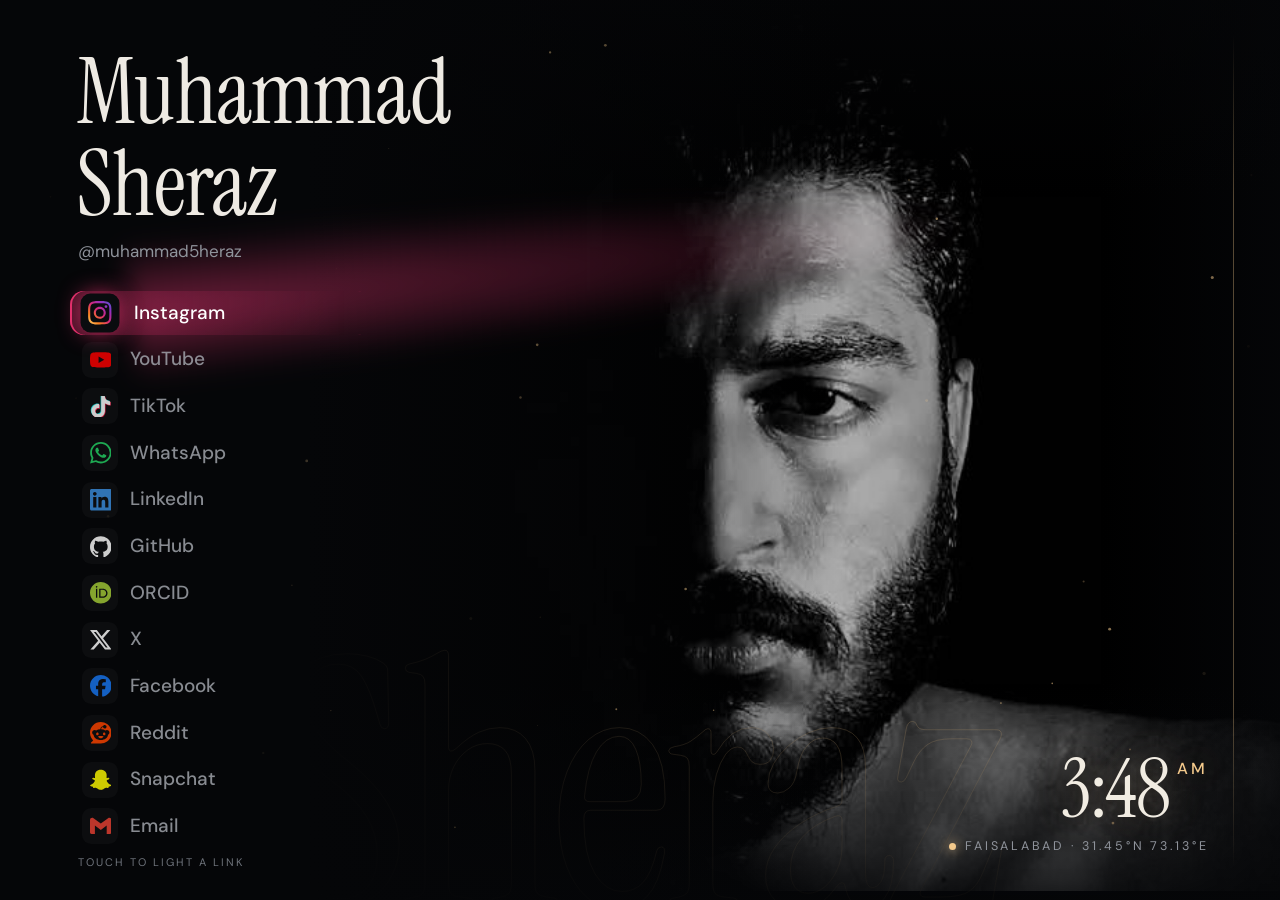
==== commit 26d9c5f3: "Phone: show whole face, sized to screen height Co-Authored-By: Claude Sonnet 5.5 <noreply@anthropic." ====
--- a/index.html
+++ b/index.html
@@ -20,13 +20,13 @@
 a{color:inherit;text-decoration:none}
 .stage{position:fixed;inset:0;overflow:hidden}
 /* photo */
-.bg{position:absolute;left:-10vw;top:-24dvh;width:165vw;height:128dvh;object-fit:cover;object-position:50% 40%;
+.bg{position:absolute;left:calc(72vw - 38.2dvh);top:-40dvh;width:79.6dvh;height:136dvh;object-fit:fill;
   animation:bgIn 2.2s cubic-bezier(.2,.7,.2,1) both,breathe 14s ease-in-out 2.2s infinite alternate;will-change:transform}
 @keyframes bgIn{from{opacity:0;transform:scale(1.12)}to{opacity:1;transform:scale(1)}}
 @keyframes breathe{from{transform:scale(1)}to{transform:scale(1.035) translate(-.4%,.3%)}}
 .vig{position:absolute;inset:0;pointer-events:none;
   background:linear-gradient(90deg,#050608 0%,rgba(5,6,8,.82) 34%,rgba(5,6,8,0) 64%),
-  linear-gradient(180deg,rgba(5,6,8,.92) 0%,rgba(5,6,8,0) 26%,rgba(5,6,8,0) 80%,rgba(5,6,8,.95) 100%)}
+  linear-gradient(180deg,rgba(5,6,8,.92) 0%,rgba(5,6,8,0) 26%,rgba(5,6,8,0) 80%,rgba(5,6,8,.95) 100%),linear-gradient(180deg,transparent 90%,#050608 96.5%)}
 .beam{position:absolute;left:0;top:0;width:min(80vw,900px);height:150px;pointer-events:none;mix-blend-mode:screen;opacity:0;
   background:radial-gradient(ellipse at 0% 50%,color-mix(in srgb,var(--bc) 46%,transparent),transparent 66%);filter:blur(12px);
   transition:transform .8s cubic-bezier(.2,.8,.2,1),--bc .8s ease,opacity .8s;transform:translate(120px,0) rotate(-6deg);transform-origin:0 50%}
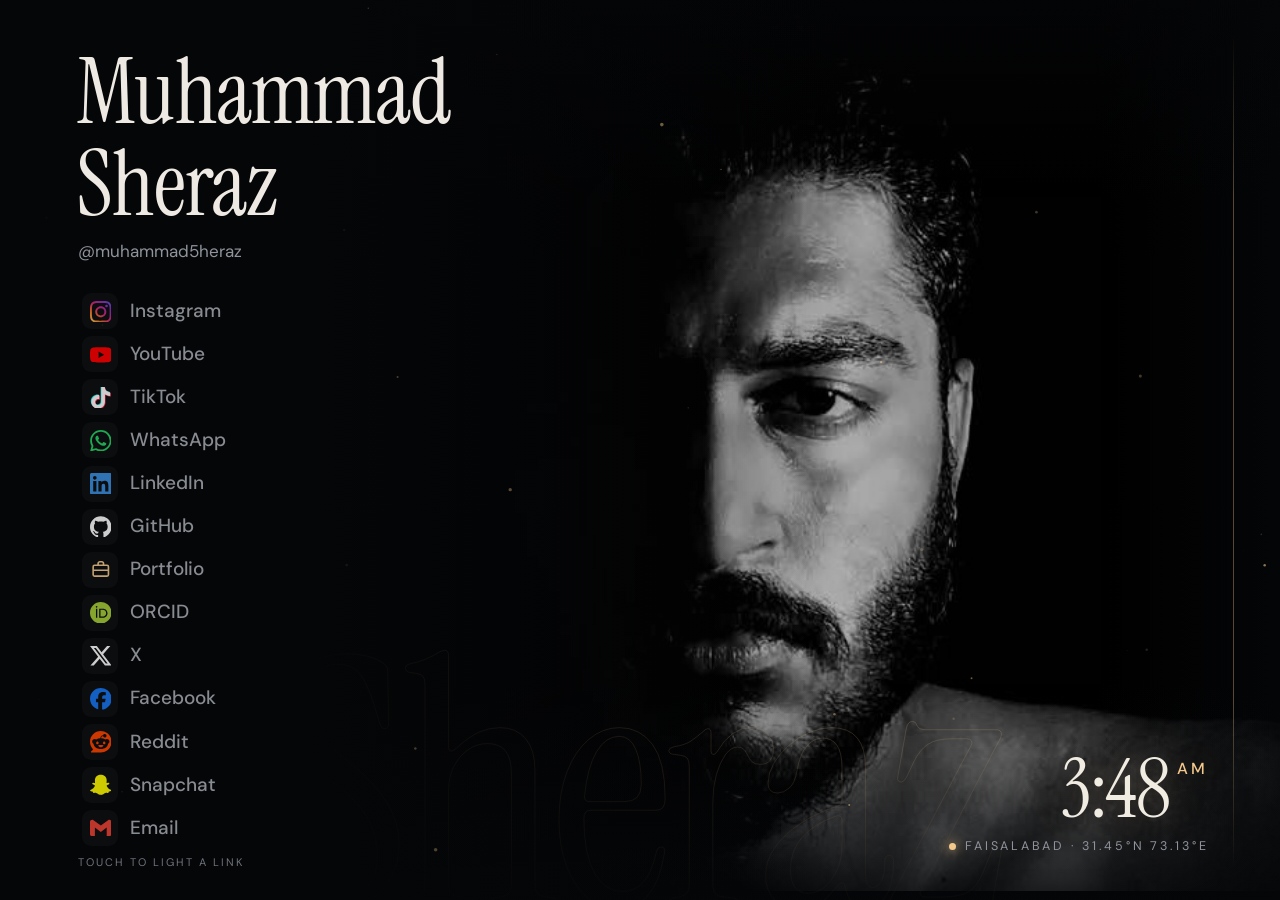
==== commit 0e99bf64: "Go live: portfolio public (noindex removed), Portfolio added to link hub; build 42 Co-Authored-By: C" ====
--- a/index.html
+++ b/index.html
@@ -108,12 +108,13 @@
 <a class="row" style="--b:#25D366;--i:3" href="https://wa.me/muhammad5heraz" rel="noopener"><span class="g"><svg viewBox="0 0 24 24" aria-hidden="true"><path fill="#25D366" d="M17.472 14.382c-.297-.149-1.758-.867-2.03-.967-.273-.099-.471-.148-.67.15-.197.297-.767.966-.94 1.164-.173.199-.347.223-.644.075-.297-.15-1.255-.463-2.39-1.475-.883-.788-1.48-1.761-1.653-2.059-.173-.297-.018-.458.13-.606.134-.133.298-.347.446-.52.149-.174.198-.298.298-.497.099-.198.05-.371-.025-.52-.075-.149-.669-1.612-.916-2.207-.242-.579-.487-.5-.669-.51-.173-.008-.371-.01-.57-.01-.198 0-.52.074-.792.372-.272.297-1.04 1.016-1.04 2.479 0 1.462 1.065 2.875 1.213 3.074.149.198 2.096 3.2 5.077 4.487.709.306 1.262.489 1.694.625.712.227 1.36.195 1.871.118.571-.085 1.758-.719 2.006-1.413.248-.694.248-1.289.173-1.413-.074-.124-.272-.198-.57-.347m-5.421 7.403h-.004a9.87 9.87 0 01-5.031-1.378l-.361-.214-3.741.982.998-3.648-.235-.374a9.86 9.86 0 01-1.51-5.26c.001-5.45 4.436-9.884 9.888-9.884 2.64 0 5.122 1.03 6.988 2.898a9.825 9.825 0 012.893 6.994c-.003 5.45-4.437 9.884-9.885 9.884m8.413-18.297A11.815 11.815 0 0012.05 0C5.495 0 .16 5.335.157 11.892c0 2.096.547 4.142 1.588 5.945L.057 24l6.305-1.654a11.882 11.882 0 005.683 1.448h.005c6.554 0 11.89-5.335 11.893-11.893a11.821 11.821 0 00-3.48-8.413Z"/></svg></span><b>WhatsApp</b></a>
 <a class="row" style="--b:#2F7FD6;--i:4" href="https://www.linkedin.com/in/muhammad-sheraz-9138302b9" rel="noopener"><span class="g"><svg viewBox="0 0 24 24" aria-hidden="true"><path fill="#3B8FE0" d="M20.447 20.452h-3.554v-5.569c0-1.328-.027-3.037-1.852-3.037-1.853 0-2.136 1.445-2.136 2.939v5.667H9.351V9h3.414v1.561h.046c.477-.9 1.637-1.85 3.37-1.85 3.601 0 4.267 2.37 4.267 5.455v6.286zM5.337 7.433c-1.144 0-2.063-.926-2.063-2.065 0-1.138.92-2.063 2.063-2.063 1.14 0 2.064.925 2.064 2.063 0 1.139-.925 2.065-2.064 2.065zm1.782 13.019H3.555V9h3.564v11.452zM22.225 0H1.771C.792 0 0 .774 0 1.729v20.542C0 23.227.792 24 1.771 24h20.451C23.2 24 24 23.227 24 22.271V1.729C24 .774 23.2 0 22.222 0h.003z"/></svg></span><b>LinkedIn</b></a>
 <a class="row" style="--b:#C9CED6;--i:5" href="https://github.com/Muhammad5heraz" rel="noopener"><span class="g"><svg viewBox="0 0 24 24" aria-hidden="true"><path fill="#fff" d="M12 .297c-6.63 0-12 5.373-12 12 0 5.303 3.438 9.8 8.205 11.385.6.113.82-.258.82-.577 0-.285-.01-1.04-.015-2.04-3.338.724-4.042-1.61-4.042-1.61C4.422 18.07 3.633 17.7 3.633 17.7c-1.087-.744.084-.729.084-.729 1.205.084 1.838 1.236 1.838 1.236 1.07 1.835 2.809 1.305 3.495.998.108-.776.417-1.305.76-1.605-2.665-.3-5.466-1.332-5.466-5.93 0-1.31.465-2.38 1.235-3.22-.135-.303-.54-1.523.105-3.176 0 0 1.005-.322 3.3 1.23.96-.267 1.98-.399 3-.405 1.02.006 2.04.138 3 .405 2.28-1.552 3.285-1.23 3.285-1.23.645 1.653.24 2.873.12 3.176.765.84 1.23 1.91 1.23 3.22 0 4.61-2.805 5.625-5.475 5.92.42.36.81 1.096.81 2.22 0 1.606-.015 2.896-.015 3.286 0 .315.21.69.825.57C20.565 22.092 24 17.592 24 12.297c0-6.627-5.373-12-12-12"/></svg></span><b>GitHub</b></a>
-<a class="row" style="--b:#A6CE39;--i:6" href="https://orcid.org/0009-0007-3877-2232" rel="noopener"><span class="g"><svg viewBox="0 0 24 24" aria-hidden="true"><path fill="#A6CE39" d="M12 0C5.372 0 0 5.372 0 12s5.372 12 12 12 12-5.372 12-12S18.628 0 12 0zM7.369 4.378c.525 0 .947.431.947.947s-.422.947-.947.947a.95.95 0 0 1-.947-.947c0-.525.422-.947.947-.947zm-.722 3.038h1.444v10.041H6.647V7.416zm3.562 0h3.9c3.712 0 5.344 2.653 5.344 5.025 0 2.578-2.016 5.025-5.325 5.025h-3.919V7.416zm1.444 1.303v7.444h2.297c3.272 0 4.022-2.484 4.022-3.722 0-2.016-1.284-3.722-4.097-3.722h-2.222z"/></svg></span><b>ORCID</b></a>
-<a class="row" style="--b:#C9CED6;--i:7" href="https://twitter.com/AnshSheraz" rel="noopener"><span class="g"><svg viewBox="0 0 24 24" aria-hidden="true"><path fill="#fff" d="M18.901 1.153h3.68l-8.04 9.19L24 22.846h-7.406l-5.8-7.584-6.638 7.584H.474l8.6-9.83L0 1.154h7.594l5.243 6.932ZM17.61 20.644h2.039L6.486 3.24H4.298Z"/></svg></span><b>X</b></a>
-<a class="row" style="--b:#1877F2;--i:8" href="https://www.facebook.com/anshshoukat/" rel="noopener"><span class="g"><svg viewBox="0 0 24 24" aria-hidden="true"><path fill="#1877F2" d="M9.101 23.691v-7.98H6.627v-3.667h2.474v-1.58c0-4.085 1.848-5.978 5.858-5.978.401 0 .955.042 1.468.103a8.68 8.68 0 0 1 1.141.195v3.325a8.623 8.623 0 0 0-.653-.036 26.805 26.805 0 0 0-.733-.009c-.707 0-1.259.096-1.675.309a1.686 1.686 0 0 0-.679.622c-.258.42-.374.995-.374 1.752v1.297h3.919l-.386 2.103-.287 1.564h-3.246v8.245C19.396 23.238 24 18.179 24 12.044c0-6.627-5.373-12-12-12s-12 5.373-12 12c0 5.628 3.874 10.35 9.101 11.647Z"/></svg></span><b>Facebook</b></a>
-<a class="row" style="--b:#FF4500;--i:9" href="https://www.reddit.com/user/muhammad5heraz" rel="noopener"><span class="g"><svg viewBox="0 0 24 24" aria-hidden="true"><path fill="#FF4500" d="M12 0C5.373 0 0 5.373 0 12c0 3.314 1.343 6.314 3.515 8.485l-2.286 2.286C.775 23.225 1.097 24 1.738 24H12c6.627 0 12-5.373 12-12S18.627 0 12 0Zm4.388 3.199c1.104 0 1.999.895 1.999 1.999 0 1.105-.895 2-1.999 2-.946 0-1.739-.657-1.947-1.539v.002c-1.147.162-2.032 1.15-2.032 2.341v.007c1.776.067 3.4.567 4.686 1.363.473-.363 1.064-.58 1.707-.58 1.547 0 2.802 1.254 2.802 2.802 0 1.117-.655 2.081-1.601 2.531-.088 3.256-3.637 5.876-7.997 5.876-4.361 0-7.905-2.617-7.998-5.87-.954-.447-1.614-1.415-1.614-2.538 0-1.548 1.255-2.802 2.803-2.802.645 0 1.239.218 1.712.585 1.275-.79 2.881-1.291 4.64-1.365v-.01c0-1.663 1.263-3.034 2.88-3.207.188-.911.993-1.595 1.959-1.595Zm-8.085 8.376c-.784 0-1.459.78-1.506 1.797-.047 1.016.64 1.429 1.426 1.429.786 0 1.371-.369 1.418-1.385.047-1.017-.553-1.841-1.338-1.841Zm7.406 0c-.786 0-1.385.824-1.338 1.841.047 1.017.634 1.385 1.418 1.385.785 0 1.473-.413 1.426-1.429-.046-1.017-.721-1.797-1.506-1.797Zm-3.703 4.013c-.974 0-1.907.048-2.77.135-.147.015-.241.168-.183.305.483 1.154 1.622 1.964 2.953 1.964 1.33 0 2.47-.81 2.953-1.964.057-.137-.037-.29-.184-.305-.863-.087-1.795-.135-2.769-.135Z"/></svg></span><b>Reddit</b></a>
-<a class="row" style="--b:#FFFC00;--i:10" href="https://www.snapchat.com/add/anshshoukat21" rel="noopener"><span class="g"><svg viewBox="0 0 24 24" aria-hidden="true"><path fill="#FFFC00" d="M12.206.793c.99 0 4.347.276 5.93 3.821.529 1.193.403 3.219.299 4.847l-.003.06c-.012.18-.022.345-.03.51.075.045.203.09.401.09.3-.016.659-.12 1.033-.301.165-.088.344-.104.464-.104.182 0 .359.029.509.09.45.149.734.479.734.838.015.449-.39.839-1.213 1.168-.089.029-.209.075-.344.119-.45.135-1.139.36-1.333.81-.09.224-.061.524.12.868l.015.015c.06.136 1.526 3.475 4.791 4.014.255.044.435.27.42.509 0 .075-.015.149-.045.225-.24.569-1.273.988-3.146 1.271-.059.091-.12.375-.164.57-.029.179-.074.36-.134.553-.076.271-.27.405-.555.405h-.03c-.135 0-.313-.031-.538-.074-.36-.075-.765-.135-1.273-.135-.3 0-.599.015-.913.074-.6.104-1.123.464-1.723.884-.853.599-1.826 1.288-3.294 1.288-.06 0-.119-.015-.18-.015h-.149c-1.468 0-2.427-.675-3.279-1.288-.599-.42-1.107-.779-1.707-.884-.314-.045-.629-.074-.928-.074-.54 0-.958.089-1.272.149-.211.043-.391.074-.54.074-.374 0-.523-.224-.583-.42-.061-.192-.09-.389-.135-.567-.046-.181-.105-.494-.166-.57-1.918-.222-2.95-.642-3.189-1.226-.031-.063-.052-.15-.055-.225-.015-.243.165-.465.42-.509 3.264-.54 4.73-3.879 4.791-4.02l.016-.029c.18-.345.224-.645.119-.869-.195-.434-.884-.658-1.332-.809-.121-.029-.24-.074-.346-.119-1.107-.435-1.257-.93-1.197-1.273.09-.479.674-.793 1.168-.793.146 0 .27.029.383.074.42.194.789.3 1.104.3.234 0 .384-.06.465-.105l-.046-.569c-.098-1.626-.225-3.651.307-4.837C7.392 1.077 10.739.807 11.727.807l.419-.015h.06z"/></svg></span><b>Snapchat</b></a>
-<a class="row" style="--b:#EA4335;--i:11" href="#" id="mail"><span class="g"><svg viewBox="0 0 24 24" aria-hidden="true"><path fill="#EA4335" d="M24 5.457v13.909c0 .904-.732 1.636-1.636 1.636h-3.819V11.73L12 16.64l-6.545-4.91v9.273H1.636A1.636 1.636 0 0 1 0 19.366V5.457c0-2.023 2.309-3.178 3.927-1.964L5.455 4.64 12 9.548l6.545-4.91 1.528-1.145C21.69 2.28 24 3.434 24 5.457z"/></svg></span><b>Email</b></a>
+<a class="row" style="--b:#F3C98B;--i:6" href="https://muhammad5heraz.github.io/portfolio/" rel="noopener"><span class="g"><svg viewBox="0 0 24 24" aria-hidden="true"><path fill="none" stroke="#F3C98B" stroke-width="1.8" stroke-linecap="round" stroke-linejoin="round" d="M9 6V5a2 2 0 0 1 2-2h2a2 2 0 0 1 2 2v1M3.5 8.5A1.5 1.5 0 0 1 5 7h14a1.5 1.5 0 0 1 1.5 1.5v9A1.5 1.5 0 0 1 19 19H5a1.5 1.5 0 0 1-1.5-1.5zM3.5 12.5h17"/></svg></span><b>Portfolio</b></a>
+<a class="row" style="--b:#A6CE39;--i:7" href="https://orcid.org/0009-0007-3877-2232" rel="noopener"><span class="g"><svg viewBox="0 0 24 24" aria-hidden="true"><path fill="#A6CE39" d="M12 0C5.372 0 0 5.372 0 12s5.372 12 12 12 12-5.372 12-12S18.628 0 12 0zM7.369 4.378c.525 0 .947.431.947.947s-.422.947-.947.947a.95.95 0 0 1-.947-.947c0-.525.422-.947.947-.947zm-.722 3.038h1.444v10.041H6.647V7.416zm3.562 0h3.9c3.712 0 5.344 2.653 5.344 5.025 0 2.578-2.016 5.025-5.325 5.025h-3.919V7.416zm1.444 1.303v7.444h2.297c3.272 0 4.022-2.484 4.022-3.722 0-2.016-1.284-3.722-4.097-3.722h-2.222z"/></svg></span><b>ORCID</b></a>
+<a class="row" style="--b:#C9CED6;--i:8" href="https://twitter.com/AnshSheraz" rel="noopener"><span class="g"><svg viewBox="0 0 24 24" aria-hidden="true"><path fill="#fff" d="M18.901 1.153h3.68l-8.04 9.19L24 22.846h-7.406l-5.8-7.584-6.638 7.584H.474l8.6-9.83L0 1.154h7.594l5.243 6.932ZM17.61 20.644h2.039L6.486 3.24H4.298Z"/></svg></span><b>X</b></a>
+<a class="row" style="--b:#1877F2;--i:9" href="https://www.facebook.com/anshshoukat/" rel="noopener"><span class="g"><svg viewBox="0 0 24 24" aria-hidden="true"><path fill="#1877F2" d="M9.101 23.691v-7.98H6.627v-3.667h2.474v-1.58c0-4.085 1.848-5.978 5.858-5.978.401 0 .955.042 1.468.103a8.68 8.68 0 0 1 1.141.195v3.325a8.623 8.623 0 0 0-.653-.036 26.805 26.805 0 0 0-.733-.009c-.707 0-1.259.096-1.675.309a1.686 1.686 0 0 0-.679.622c-.258.42-.374.995-.374 1.752v1.297h3.919l-.386 2.103-.287 1.564h-3.246v8.245C19.396 23.238 24 18.179 24 12.044c0-6.627-5.373-12-12-12s-12 5.373-12 12c0 5.628 3.874 10.35 9.101 11.647Z"/></svg></span><b>Facebook</b></a>
+<a class="row" style="--b:#FF4500;--i:10" href="https://www.reddit.com/user/muhammad5heraz" rel="noopener"><span class="g"><svg viewBox="0 0 24 24" aria-hidden="true"><path fill="#FF4500" d="M12 0C5.373 0 0 5.373 0 12c0 3.314 1.343 6.314 3.515 8.485l-2.286 2.286C.775 23.225 1.097 24 1.738 24H12c6.627 0 12-5.373 12-12S18.627 0 12 0Zm4.388 3.199c1.104 0 1.999.895 1.999 1.999 0 1.105-.895 2-1.999 2-.946 0-1.739-.657-1.947-1.539v.002c-1.147.162-2.032 1.15-2.032 2.341v.007c1.776.067 3.4.567 4.686 1.363.473-.363 1.064-.58 1.707-.58 1.547 0 2.802 1.254 2.802 2.802 0 1.117-.655 2.081-1.601 2.531-.088 3.256-3.637 5.876-7.997 5.876-4.361 0-7.905-2.617-7.998-5.87-.954-.447-1.614-1.415-1.614-2.538 0-1.548 1.255-2.802 2.803-2.802.645 0 1.239.218 1.712.585 1.275-.79 2.881-1.291 4.64-1.365v-.01c0-1.663 1.263-3.034 2.88-3.207.188-.911.993-1.595 1.959-1.595Zm-8.085 8.376c-.784 0-1.459.78-1.506 1.797-.047 1.016.64 1.429 1.426 1.429.786 0 1.371-.369 1.418-1.385.047-1.017-.553-1.841-1.338-1.841Zm7.406 0c-.786 0-1.385.824-1.338 1.841.047 1.017.634 1.385 1.418 1.385.785 0 1.473-.413 1.426-1.429-.046-1.017-.721-1.797-1.506-1.797Zm-3.703 4.013c-.974 0-1.907.048-2.77.135-.147.015-.241.168-.183.305.483 1.154 1.622 1.964 2.953 1.964 1.33 0 2.47-.81 2.953-1.964.057-.137-.037-.29-.184-.305-.863-.087-1.795-.135-2.769-.135Z"/></svg></span><b>Reddit</b></a>
+<a class="row" style="--b:#FFFC00;--i:11" href="https://www.snapchat.com/add/anshshoukat21" rel="noopener"><span class="g"><svg viewBox="0 0 24 24" aria-hidden="true"><path fill="#FFFC00" d="M12.206.793c.99 0 4.347.276 5.93 3.821.529 1.193.403 3.219.299 4.847l-.003.06c-.012.18-.022.345-.03.51.075.045.203.09.401.09.3-.016.659-.12 1.033-.301.165-.088.344-.104.464-.104.182 0 .359.029.509.09.45.149.734.479.734.838.015.449-.39.839-1.213 1.168-.089.029-.209.075-.344.119-.45.135-1.139.36-1.333.81-.09.224-.061.524.12.868l.015.015c.06.136 1.526 3.475 4.791 4.014.255.044.435.27.42.509 0 .075-.015.149-.045.225-.24.569-1.273.988-3.146 1.271-.059.091-.12.375-.164.57-.029.179-.074.36-.134.553-.076.271-.27.405-.555.405h-.03c-.135 0-.313-.031-.538-.074-.36-.075-.765-.135-1.273-.135-.3 0-.599.015-.913.074-.6.104-1.123.464-1.723.884-.853.599-1.826 1.288-3.294 1.288-.06 0-.119-.015-.18-.015h-.149c-1.468 0-2.427-.675-3.279-1.288-.599-.42-1.107-.779-1.707-.884-.314-.045-.629-.074-.928-.074-.54 0-.958.089-1.272.149-.211.043-.391.074-.54.074-.374 0-.523-.224-.583-.42-.061-.192-.09-.389-.135-.567-.046-.181-.105-.494-.166-.57-1.918-.222-2.95-.642-3.189-1.226-.031-.063-.052-.15-.055-.225-.015-.243.165-.465.42-.509 3.264-.54 4.73-3.879 4.791-4.02l.016-.029c.18-.345.224-.645.119-.869-.195-.434-.884-.658-1.332-.809-.121-.029-.24-.074-.346-.119-1.107-.435-1.257-.93-1.197-1.273.09-.479.674-.793 1.168-.793.146 0 .27.029.383.074.42.194.789.3 1.104.3.234 0 .384-.06.465-.105l-.046-.569c-.098-1.626-.225-3.651.307-4.837C7.392 1.077 10.739.807 11.727.807l.419-.015h.06z"/></svg></span><b>Snapchat</b></a>
+<a class="row" style="--b:#EA4335;--i:12" href="#" id="mail"><span class="g"><svg viewBox="0 0 24 24" aria-hidden="true"><path fill="#EA4335" d="M24 5.457v13.909c0 .904-.732 1.636-1.636 1.636h-3.819V11.73L12 16.64l-6.545-4.91v9.273H1.636A1.636 1.636 0 0 1 0 19.366V5.457c0-2.023 2.309-3.178 3.927-1.964L5.455 4.64 12 9.548l6.545-4.91 1.528-1.145C21.69 2.28 24 3.434 24 5.457z"/></svg></span><b>Email</b></a>
   </nav>
   <div class="hint">touch to light a link</div>
  </main>
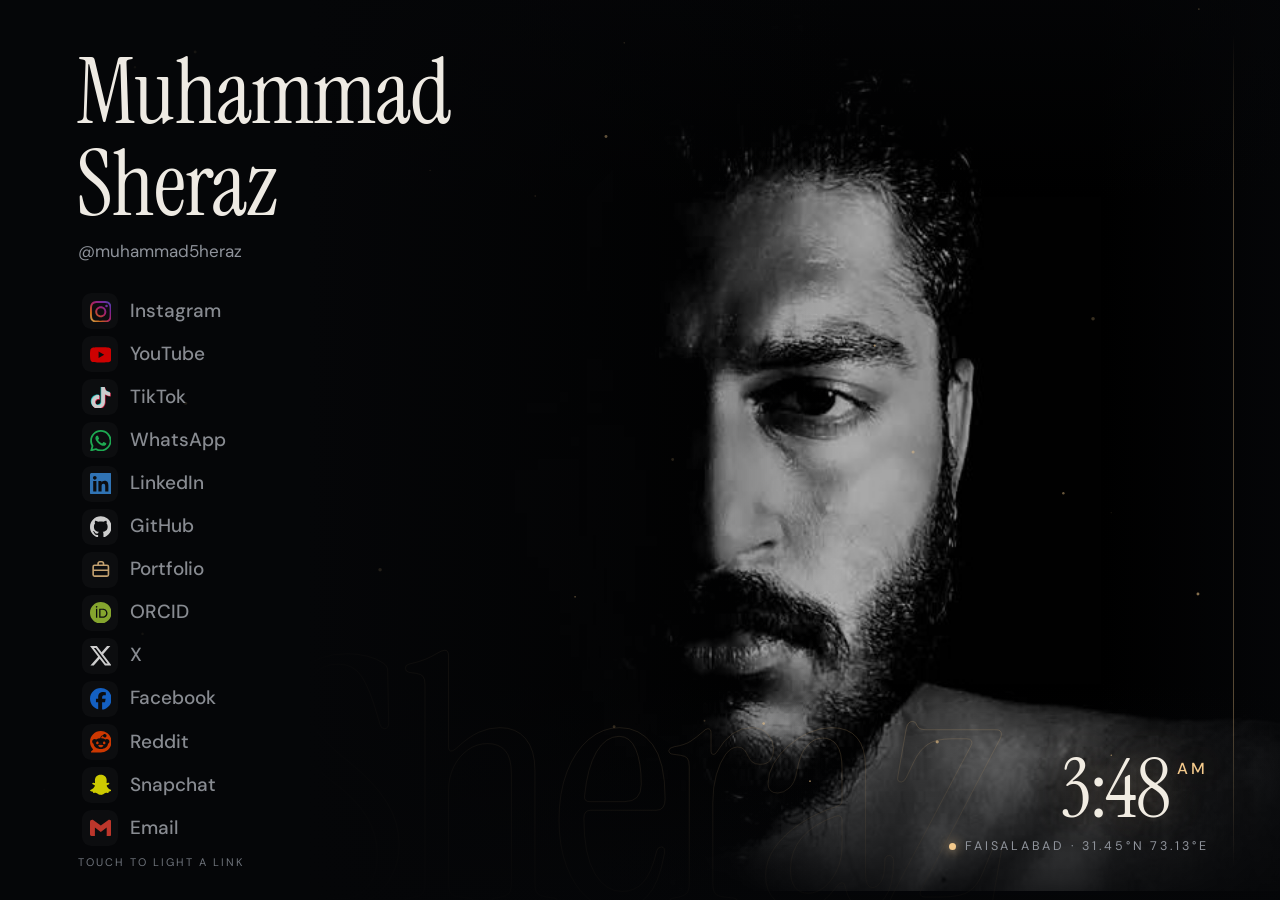
==== commit f890a122: "Fix WhatsApp number on hub and portfolio; drop one co-author from walnut abstract; build 44 Co-Autho" ====
--- a/index.html
+++ b/index.html
@@ -105,7 +105,7 @@
 <a class="row" style="--b:#E1306C;--i:0" href="https://www.instagram.com/muhammad5heraz" rel="noopener"><span class="g"><svg viewBox="0 0 24 24" aria-hidden="true"><path fill="url(#igGrad)" d="M7.0301.084c-1.2768.0602-2.1487.264-2.911.5634-.7888.3075-1.4575.72-2.1228 1.3877-.6652.6677-1.075 1.3368-1.3802 2.127-.2954.7638-.4956 1.6365-.552 2.914-.0564 1.2775-.0689 1.6882-.0626 4.947.0062 3.2586.0206 3.6671.0825 4.9473.061 1.2765.264 2.1482.5635 2.9107.308.7889.72 1.4573 1.388 2.1228.6679.6655 1.3365 1.0743 2.1285 1.38.7632.295 1.6361.4961 2.9134.552 1.2773.056 1.6884.069 4.9462.0627 3.2578-.0062 3.668-.0207 4.9478-.0814 1.28-.0607 2.147-.2652 2.9098-.5633.7889-.3086 1.4578-.72 2.1228-1.3881.665-.6682 1.0745-1.3378 1.3795-2.1284.2957-.7632.4966-1.636.552-2.9124.056-1.2809.0692-1.6898.063-4.948-.0063-3.2583-.021-3.6668-.0817-4.9465-.0607-1.2797-.264-2.1487-.5633-2.9117-.3084-.7889-.72-1.4568-1.3876-2.1228C21.2982 1.33 20.628.9208 19.8378.6165 19.074.321 18.2017.1197 16.9244.0645 15.6471.0093 15.236-.005 11.977.0014 8.718.0076 8.31.0215 7.0301.0839m.1402 21.6932c-1.17-.0509-1.8053-.2453-2.2287-.408-.5606-.216-.96-.4771-1.3819-.895-.422-.4178-.6811-.8186-.9-1.378-.1644-.4234-.3624-1.058-.4171-2.228-.0595-1.2645-.072-1.6442-.079-4.848-.007-3.2037.0053-3.583.0607-4.848.05-1.169.2456-1.805.408-2.2282.216-.5613.4762-.96.895-1.3816.4188-.4217.8184-.6814 1.3783-.9003.423-.1651 1.0575-.3614 2.227-.4171 1.2655-.06 1.6447-.072 4.848-.079 3.2033-.007 3.5835.005 4.8495.0608 1.169.0508 1.8053.2445 2.228.408.5608.216.96.4754 1.3816.895.4217.4194.6816.8176.9005 1.3787.1653.4217.3617 1.056.4169 2.2263.0602 1.2655.0739 1.645.0796 4.848.0058 3.203-.0055 3.5834-.061 4.848-.051 1.17-.245 1.8055-.408 2.2294-.216.5604-.4763.96-.8954 1.3814-.419.4215-.8181.6811-1.3783.9-.4224.1649-1.0577.3617-2.2262.4174-1.2656.0595-1.6448.072-4.8493.079-3.2045.007-3.5825-.006-4.848-.0608M16.953 5.5864A1.44 1.44 0 1 0 18.39 4.144a1.44 1.44 0 0 0-1.437 1.4424M5.8385 12.012c.0067 3.4032 2.7706 6.1557 6.173 6.1493 3.4026-.0065 6.157-2.7701 6.1506-6.1733-.0065-3.4032-2.771-6.1565-6.174-6.1498-3.403.0067-6.156 2.771-6.1496 6.1738M8 12.0077a4 4 0 1 1 4.008 3.9921A3.9996 3.9996 0 0 1 8 12.0077"/></svg></span><b>Instagram</b></a>
 <a class="row" style="--b:#FF2B2B;--i:1" href="https://youtube.com/@muhammad5heraz" rel="noopener"><span class="g"><svg viewBox="0 0 24 24" aria-hidden="true"><path fill="#FF0000" d="M23.498 6.186a3.016 3.016 0 0 0-2.122-2.136C19.505 3.545 12 3.545 12 3.545s-7.505 0-9.377.505A3.017 3.017 0 0 0 .502 6.186C0 8.07 0 12 0 12s0 3.93.502 5.814a3.016 3.016 0 0 0 2.122 2.136c1.871.505 9.376.505 9.376.505s7.505 0 9.377-.505a3.015 3.015 0 0 0 2.122-2.136C24 15.93 24 12 24 12s0-3.93-.502-5.814zM9.545 15.568V8.432L15.818 12l-6.273 3.568z"/></svg></span><b>YouTube</b></a>
 <a class="row" style="--b:#25F4EE;--i:2" href="https://www.tiktok.com/@muhammad5heraz" rel="noopener"><span class="g"><svg viewBox="0 0 24 24" aria-hidden="true"><path fill="#25F4EE" transform="translate(-.7 -.7)" d="M12.525.02c1.31-.02 2.61-.01 3.91-.02.08 1.53.63 3.09 1.75 4.17 1.12 1.11 2.7 1.62 4.24 1.79v4.03c-1.44-.05-2.89-.35-4.2-.97-.57-.26-1.1-.59-1.62-.93-.01 2.92.01 5.84-.02 8.75-.08 1.4-.54 2.79-1.35 3.94-1.31 1.92-3.58 3.17-5.91 3.21-1.43.08-2.86-.31-4.08-1.03-2.02-1.19-3.44-3.37-3.65-5.71-.02-.5-.03-1-.01-1.49.18-1.9 1.12-3.72 2.58-4.96 1.66-1.44 3.98-2.13 6.15-1.72.02 1.48-.04 2.96-.04 4.44-.99-.32-2.15-.23-3.02.37-.63.41-1.11 1.04-1.36 1.75-.21.51-.15 1.07-.14 1.61.24 1.64 1.82 3.02 3.5 2.87 1.12-.01 2.19-.66 2.77-1.61.19-.33.4-.67.41-1.06.1-1.79.06-3.57.07-5.36.01-4.03-.01-8.05.02-12.07z"/><path fill="#FE2C55" transform="translate(.7 .7)" d="M12.525.02c1.31-.02 2.61-.01 3.91-.02.08 1.53.63 3.09 1.75 4.17 1.12 1.11 2.7 1.62 4.24 1.79v4.03c-1.44-.05-2.89-.35-4.2-.97-.57-.26-1.1-.59-1.62-.93-.01 2.92.01 5.84-.02 8.75-.08 1.4-.54 2.79-1.35 3.94-1.31 1.92-3.58 3.17-5.91 3.21-1.43.08-2.86-.31-4.08-1.03-2.02-1.19-3.44-3.37-3.65-5.71-.02-.5-.03-1-.01-1.49.18-1.9 1.12-3.72 2.58-4.96 1.66-1.44 3.98-2.13 6.15-1.72.02 1.48-.04 2.96-.04 4.44-.99-.32-2.15-.23-3.02.37-.63.41-1.11 1.04-1.36 1.75-.21.51-.15 1.07-.14 1.61.24 1.64 1.82 3.02 3.5 2.87 1.12-.01 2.19-.66 2.77-1.61.19-.33.4-.67.41-1.06.1-1.79.06-3.57.07-5.36.01-4.03-.01-8.05.02-12.07z"/><path fill="#fff" d="M12.525.02c1.31-.02 2.61-.01 3.91-.02.08 1.53.63 3.09 1.75 4.17 1.12 1.11 2.7 1.62 4.24 1.79v4.03c-1.44-.05-2.89-.35-4.2-.97-.57-.26-1.1-.59-1.62-.93-.01 2.92.01 5.84-.02 8.75-.08 1.4-.54 2.79-1.35 3.94-1.31 1.92-3.58 3.17-5.91 3.21-1.43.08-2.86-.31-4.08-1.03-2.02-1.19-3.44-3.37-3.65-5.71-.02-.5-.03-1-.01-1.49.18-1.9 1.12-3.72 2.58-4.96 1.66-1.44 3.98-2.13 6.15-1.72.02 1.48-.04 2.96-.04 4.44-.99-.32-2.15-.23-3.02.37-.63.41-1.11 1.04-1.36 1.75-.21.51-.15 1.07-.14 1.61.24 1.64 1.82 3.02 3.5 2.87 1.12-.01 2.19-.66 2.77-1.61.19-.33.4-.67.41-1.06.1-1.79.06-3.57.07-5.36.01-4.03-.01-8.05.02-12.07z"/></svg></span><b>TikTok</b></a>
-<a class="row" style="--b:#25D366;--i:3" href="https://wa.me/muhammad5heraz" rel="noopener"><span class="g"><svg viewBox="0 0 24 24" aria-hidden="true"><path fill="#25D366" d="M17.472 14.382c-.297-.149-1.758-.867-2.03-.967-.273-.099-.471-.148-.67.15-.197.297-.767.966-.94 1.164-.173.199-.347.223-.644.075-.297-.15-1.255-.463-2.39-1.475-.883-.788-1.48-1.761-1.653-2.059-.173-.297-.018-.458.13-.606.134-.133.298-.347.446-.52.149-.174.198-.298.298-.497.099-.198.05-.371-.025-.52-.075-.149-.669-1.612-.916-2.207-.242-.579-.487-.5-.669-.51-.173-.008-.371-.01-.57-.01-.198 0-.52.074-.792.372-.272.297-1.04 1.016-1.04 2.479 0 1.462 1.065 2.875 1.213 3.074.149.198 2.096 3.2 5.077 4.487.709.306 1.262.489 1.694.625.712.227 1.36.195 1.871.118.571-.085 1.758-.719 2.006-1.413.248-.694.248-1.289.173-1.413-.074-.124-.272-.198-.57-.347m-5.421 7.403h-.004a9.87 9.87 0 01-5.031-1.378l-.361-.214-3.741.982.998-3.648-.235-.374a9.86 9.86 0 01-1.51-5.26c.001-5.45 4.436-9.884 9.888-9.884 2.64 0 5.122 1.03 6.988 2.898a9.825 9.825 0 012.893 6.994c-.003 5.45-4.437 9.884-9.885 9.884m8.413-18.297A11.815 11.815 0 0012.05 0C5.495 0 .16 5.335.157 11.892c0 2.096.547 4.142 1.588 5.945L.057 24l6.305-1.654a11.882 11.882 0 005.683 1.448h.005c6.554 0 11.89-5.335 11.893-11.893a11.821 11.821 0 00-3.48-8.413Z"/></svg></span><b>WhatsApp</b></a>
+<a class="row" style="--b:#25D366;--i:3" href="https://wa.me/923039286940" rel="noopener"><span class="g"><svg viewBox="0 0 24 24" aria-hidden="true"><path fill="#25D366" d="M17.472 14.382c-.297-.149-1.758-.867-2.03-.967-.273-.099-.471-.148-.67.15-.197.297-.767.966-.94 1.164-.173.199-.347.223-.644.075-.297-.15-1.255-.463-2.39-1.475-.883-.788-1.48-1.761-1.653-2.059-.173-.297-.018-.458.13-.606.134-.133.298-.347.446-.52.149-.174.198-.298.298-.497.099-.198.05-.371-.025-.52-.075-.149-.669-1.612-.916-2.207-.242-.579-.487-.5-.669-.51-.173-.008-.371-.01-.57-.01-.198 0-.52.074-.792.372-.272.297-1.04 1.016-1.04 2.479 0 1.462 1.065 2.875 1.213 3.074.149.198 2.096 3.2 5.077 4.487.709.306 1.262.489 1.694.625.712.227 1.36.195 1.871.118.571-.085 1.758-.719 2.006-1.413.248-.694.248-1.289.173-1.413-.074-.124-.272-.198-.57-.347m-5.421 7.403h-.004a9.87 9.87 0 01-5.031-1.378l-.361-.214-3.741.982.998-3.648-.235-.374a9.86 9.86 0 01-1.51-5.26c.001-5.45 4.436-9.884 9.888-9.884 2.64 0 5.122 1.03 6.988 2.898a9.825 9.825 0 012.893 6.994c-.003 5.45-4.437 9.884-9.885 9.884m8.413-18.297A11.815 11.815 0 0012.05 0C5.495 0 .16 5.335.157 11.892c0 2.096.547 4.142 1.588 5.945L.057 24l6.305-1.654a11.882 11.882 0 005.683 1.448h.005c6.554 0 11.89-5.335 11.893-11.893a11.821 11.821 0 00-3.48-8.413Z"/></svg></span><b>WhatsApp</b></a>
 <a class="row" style="--b:#2F7FD6;--i:4" href="https://www.linkedin.com/in/muhammad-sheraz-9138302b9" rel="noopener"><span class="g"><svg viewBox="0 0 24 24" aria-hidden="true"><path fill="#3B8FE0" d="M20.447 20.452h-3.554v-5.569c0-1.328-.027-3.037-1.852-3.037-1.853 0-2.136 1.445-2.136 2.939v5.667H9.351V9h3.414v1.561h.046c.477-.9 1.637-1.85 3.37-1.85 3.601 0 4.267 2.37 4.267 5.455v6.286zM5.337 7.433c-1.144 0-2.063-.926-2.063-2.065 0-1.138.92-2.063 2.063-2.063 1.14 0 2.064.925 2.064 2.063 0 1.139-.925 2.065-2.064 2.065zm1.782 13.019H3.555V9h3.564v11.452zM22.225 0H1.771C.792 0 0 .774 0 1.729v20.542C0 23.227.792 24 1.771 24h20.451C23.2 24 24 23.227 24 22.271V1.729C24 .774 23.2 0 22.222 0h.003z"/></svg></span><b>LinkedIn</b></a>
 <a class="row" style="--b:#C9CED6;--i:5" href="https://github.com/Muhammad5heraz" rel="noopener"><span class="g"><svg viewBox="0 0 24 24" aria-hidden="true"><path fill="#fff" d="M12 .297c-6.63 0-12 5.373-12 12 0 5.303 3.438 9.8 8.205 11.385.6.113.82-.258.82-.577 0-.285-.01-1.04-.015-2.04-3.338.724-4.042-1.61-4.042-1.61C4.422 18.07 3.633 17.7 3.633 17.7c-1.087-.744.084-.729.084-.729 1.205.084 1.838 1.236 1.838 1.236 1.07 1.835 2.809 1.305 3.495.998.108-.776.417-1.305.76-1.605-2.665-.3-5.466-1.332-5.466-5.93 0-1.31.465-2.38 1.235-3.22-.135-.303-.54-1.523.105-3.176 0 0 1.005-.322 3.3 1.23.96-.267 1.98-.399 3-.405 1.02.006 2.04.138 3 .405 2.28-1.552 3.285-1.23 3.285-1.23.645 1.653.24 2.873.12 3.176.765.84 1.23 1.91 1.23 3.22 0 4.61-2.805 5.625-5.475 5.92.42.36.81 1.096.81 2.22 0 1.606-.015 2.896-.015 3.286 0 .315.21.69.825.57C20.565 22.092 24 17.592 24 12.297c0-6.627-5.373-12-12-12"/></svg></span><b>GitHub</b></a>
 <a class="row" style="--b:#F3C98B;--i:6" href="https://muhammad5heraz.github.io/portfolio/" rel="noopener"><span class="g"><svg viewBox="0 0 24 24" aria-hidden="true"><path fill="none" stroke="#F3C98B" stroke-width="1.8" stroke-linecap="round" stroke-linejoin="round" d="M9 6V5a2 2 0 0 1 2-2h2a2 2 0 0 1 2 2v1M3.5 8.5A1.5 1.5 0 0 1 5 7h14a1.5 1.5 0 0 1 1.5 1.5v9A1.5 1.5 0 0 1 19 19H5a1.5 1.5 0 0 1-1.5-1.5zM3.5 12.5h17"/></svg></span><b>Portfolio</b></a>
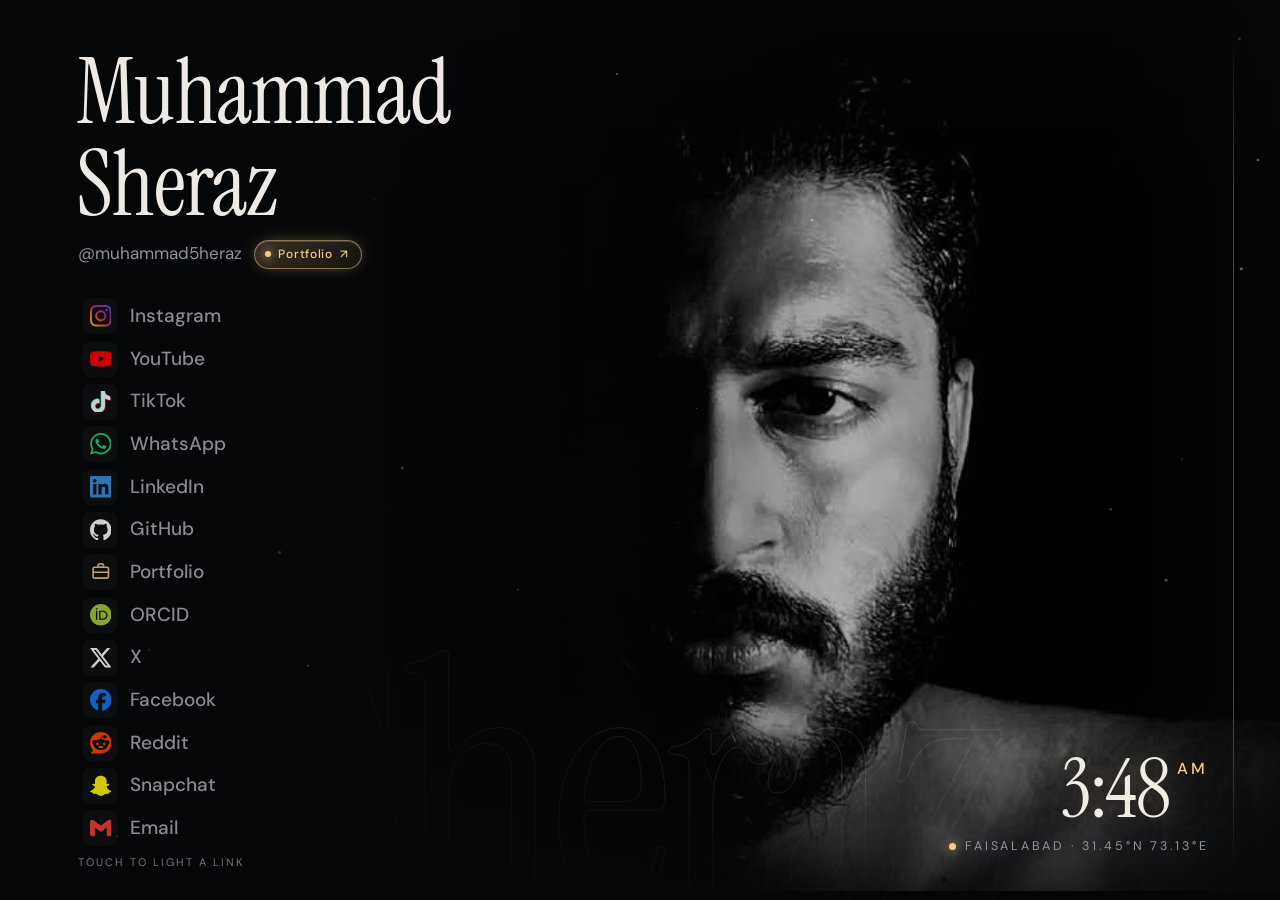
==== commit 2ec96517: "Link hub: visible Portfolio badge under the handle Co-Authored-By: Claude Sonnet 5.5 <noreply@anthro" ====
--- a/index.html
+++ b/index.html
@@ -43,6 +43,10 @@
 h1 span:nth-child(1) i{animation-delay:.35s}h1 span:nth-child(2) i{animation-delay:.5s}
 @keyframes rise{from{transform:translateY(105%);filter:blur(6px)}to{transform:none;filter:none}}
 .sub{padding:6px 8px clamp(4px,1.6dvh,14px);color:#8F939B;font-size:14px;animation:fade 1.2s .8s both}
+.pf{display:inline-flex;align-items:center;gap:7px;margin-left:12px;padding:5px 12px 5px 10px;border-radius:999px;font-size:12px;font-weight:500;letter-spacing:.06em;color:#F3C98B;text-decoration:none;vertical-align:middle;background:linear-gradient(135deg,rgba(243,201,139,.22),rgba(243,201,139,.07));border:1px solid rgba(243,201,139,.5);box-shadow:0 0 18px -4px rgba(243,201,139,.45),inset 0 1px 0 rgba(255,255,255,.18);-webkit-backdrop-filter:blur(8px);backdrop-filter:blur(8px);transition:transform .4s cubic-bezier(.2,.8,.2,1),box-shadow .4s,background .4s}
+.pf i{width:6px;height:6px;border-radius:50%;background:#F3C98B;box-shadow:0 0 10px #F3C98B;animation:pulse 3s ease-in-out infinite}
+.pf b{font-weight:500;transition:transform .4s cubic-bezier(.2,.8,.2,1)}
+.pf:hover,.pf:focus-visible{transform:translateY(-1px);outline:none;box-shadow:0 0 26px -2px rgba(243,201,139,.7),inset 0 1px 0 rgba(255,255,255,.25)}.pf:hover b{transform:translate(2px,-2px)}
 @keyframes fade{from{opacity:0}to{opacity:1}}
 .list{position:relative;display:flex;flex-direction:column;justify-content:flex-start;min-height:0;align-self:stretch;gap:2px;width:min(230px,62vw)}
 .row{position:relative;flex:1 1 0;max-height:46px;min-height:0;display:flex;align-items:center;gap:12px;padding:0 12px;border-radius:14px;color:#A9ADB4;opacity:0;
@@ -100,7 +104,7 @@
  <main class="wrap">
   <div class="top"><div class="moon"><i></i><span id="clock">Faisalabad</span></div></div>
   <h1><span><i>Muhammad</i></span><span><i>Sheraz</i></span></h1>
-  <div class="sub">@muhammad5heraz</div>
+  <div class="sub">@muhammad5heraz<a class="pf" href="https://muhammad5heraz.github.io/portfolio/" rel="noopener"><i></i>Portfolio<b>&#8599;</b></a></div>
   <nav class="list" id="list" aria-label="Links">
 <a class="row" style="--b:#E1306C;--i:0" href="https://www.instagram.com/muhammad5heraz" rel="noopener"><span class="g"><svg viewBox="0 0 24 24" aria-hidden="true"><path fill="url(#igGrad)" d="M7.0301.084c-1.2768.0602-2.1487.264-2.911.5634-.7888.3075-1.4575.72-2.1228 1.3877-.6652.6677-1.075 1.3368-1.3802 2.127-.2954.7638-.4956 1.6365-.552 2.914-.0564 1.2775-.0689 1.6882-.0626 4.947.0062 3.2586.0206 3.6671.0825 4.9473.061 1.2765.264 2.1482.5635 2.9107.308.7889.72 1.4573 1.388 2.1228.6679.6655 1.3365 1.0743 2.1285 1.38.7632.295 1.6361.4961 2.9134.552 1.2773.056 1.6884.069 4.9462.0627 3.2578-.0062 3.668-.0207 4.9478-.0814 1.28-.0607 2.147-.2652 2.9098-.5633.7889-.3086 1.4578-.72 2.1228-1.3881.665-.6682 1.0745-1.3378 1.3795-2.1284.2957-.7632.4966-1.636.552-2.9124.056-1.2809.0692-1.6898.063-4.948-.0063-3.2583-.021-3.6668-.0817-4.9465-.0607-1.2797-.264-2.1487-.5633-2.9117-.3084-.7889-.72-1.4568-1.3876-2.1228C21.2982 1.33 20.628.9208 19.8378.6165 19.074.321 18.2017.1197 16.9244.0645 15.6471.0093 15.236-.005 11.977.0014 8.718.0076 8.31.0215 7.0301.0839m.1402 21.6932c-1.17-.0509-1.8053-.2453-2.2287-.408-.5606-.216-.96-.4771-1.3819-.895-.422-.4178-.6811-.8186-.9-1.378-.1644-.4234-.3624-1.058-.4171-2.228-.0595-1.2645-.072-1.6442-.079-4.848-.007-3.2037.0053-3.583.0607-4.848.05-1.169.2456-1.805.408-2.2282.216-.5613.4762-.96.895-1.3816.4188-.4217.8184-.6814 1.3783-.9003.423-.1651 1.0575-.3614 2.227-.4171 1.2655-.06 1.6447-.072 4.848-.079 3.2033-.007 3.5835.005 4.8495.0608 1.169.0508 1.8053.2445 2.228.408.5608.216.96.4754 1.3816.895.4217.4194.6816.8176.9005 1.3787.1653.4217.3617 1.056.4169 2.2263.0602 1.2655.0739 1.645.0796 4.848.0058 3.203-.0055 3.5834-.061 4.848-.051 1.17-.245 1.8055-.408 2.2294-.216.5604-.4763.96-.8954 1.3814-.419.4215-.8181.6811-1.3783.9-.4224.1649-1.0577.3617-2.2262.4174-1.2656.0595-1.6448.072-4.8493.079-3.2045.007-3.5825-.006-4.848-.0608M16.953 5.5864A1.44 1.44 0 1 0 18.39 4.144a1.44 1.44 0 0 0-1.437 1.4424M5.8385 12.012c.0067 3.4032 2.7706 6.1557 6.173 6.1493 3.4026-.0065 6.157-2.7701 6.1506-6.1733-.0065-3.4032-2.771-6.1565-6.174-6.1498-3.403.0067-6.156 2.771-6.1496 6.1738M8 12.0077a4 4 0 1 1 4.008 3.9921A3.9996 3.9996 0 0 1 8 12.0077"/></svg></span><b>Instagram</b></a>
 <a class="row" style="--b:#FF2B2B;--i:1" href="https://youtube.com/@muhammad5heraz" rel="noopener"><span class="g"><svg viewBox="0 0 24 24" aria-hidden="true"><path fill="#FF0000" d="M23.498 6.186a3.016 3.016 0 0 0-2.122-2.136C19.505 3.545 12 3.545 12 3.545s-7.505 0-9.377.505A3.017 3.017 0 0 0 .502 6.186C0 8.07 0 12 0 12s0 3.93.502 5.814a3.016 3.016 0 0 0 2.122 2.136c1.871.505 9.376.505 9.376.505s7.505 0 9.377-.505a3.015 3.015 0 0 0 2.122-2.136C24 15.93 24 12 24 12s0-3.93-.502-5.814zM9.545 15.568V8.432L15.818 12l-6.273 3.568z"/></svg></span><b>YouTube</b></a>
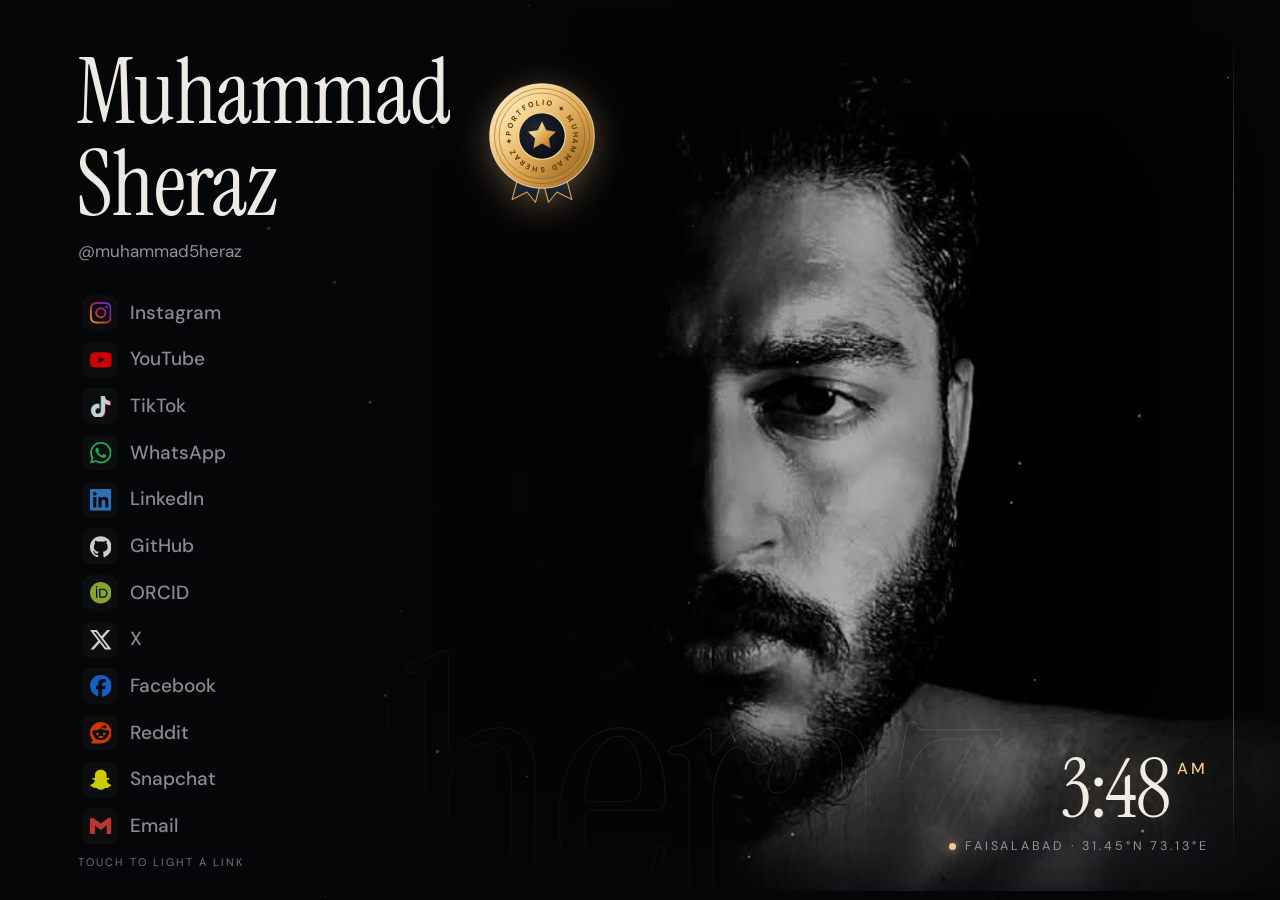
==== commit 37a62a83: "Link hub: gold medal badge beside the name linking to the portfolio; remove list row Co-Authored-By:" ====
--- a/index.html
+++ b/index.html
@@ -43,10 +43,16 @@
 h1 span:nth-child(1) i{animation-delay:.35s}h1 span:nth-child(2) i{animation-delay:.5s}
 @keyframes rise{from{transform:translateY(105%);filter:blur(6px)}to{transform:none;filter:none}}
 .sub{padding:6px 8px clamp(4px,1.6dvh,14px);color:#8F939B;font-size:14px;animation:fade 1.2s .8s both}
-.pf{display:inline-flex;align-items:center;gap:7px;margin-left:12px;padding:5px 12px 5px 10px;border-radius:999px;font-size:12px;font-weight:500;letter-spacing:.06em;color:#F3C98B;text-decoration:none;vertical-align:middle;background:linear-gradient(135deg,rgba(243,201,139,.22),rgba(243,201,139,.07));border:1px solid rgba(243,201,139,.5);box-shadow:0 0 18px -4px rgba(243,201,139,.45),inset 0 1px 0 rgba(255,255,255,.18);-webkit-backdrop-filter:blur(8px);backdrop-filter:blur(8px);transition:transform .4s cubic-bezier(.2,.8,.2,1),box-shadow .4s,background .4s}
-.pf i{width:6px;height:6px;border-radius:50%;background:#F3C98B;box-shadow:0 0 10px #F3C98B;animation:pulse 3s ease-in-out infinite}
-.pf b{font-weight:500;transition:transform .4s cubic-bezier(.2,.8,.2,1)}
-.pf:hover,.pf:focus-visible{transform:translateY(-1px);outline:none;box-shadow:0 0 26px -2px rgba(243,201,139,.7),inset 0 1px 0 rgba(255,255,255,.25)}.pf:hover b{transform:translate(2px,-2px)}
+.hd{display:flex;align-items:center;justify-content:flex-start;gap:clamp(14px,4.4vw,30px)}
+.medal{flex:none;display:block;width:clamp(68px,18.5vw,112px);margin-top:clamp(6px,2dvh,18px);filter:drop-shadow(0 6px 18px rgba(243,201,139,.35));animation:medalIn 1.3s cubic-bezier(.2,.8,.2,1) 1s both;transition:transform .5s cubic-bezier(.2,.8,.2,1),filter .5s;-webkit-tap-highlight-color:transparent}
+.medal svg{display:block;width:100%;height:auto;overflow:visible}
+.medal .mt{transform-origin:60px 60px;animation:mspin 28s linear infinite}
+.medal .msh{animation:msweep 5.5s ease-in-out 2.4s infinite}
+.medal:hover,.medal:focus-visible{transform:translateY(-3px) scale(1.06) rotate(-3deg);filter:drop-shadow(0 10px 26px rgba(243,201,139,.65));outline:none}
+@keyframes medalIn{from{opacity:0;transform:translateY(-14px) scale(.6) rotate(-18deg)}to{opacity:1;transform:none}}
+@keyframes mspin{to{transform:rotate(360deg)}}
+@keyframes msweep{0%,55%{transform:skewX(-20deg) translateX(0)}100%{transform:skewX(-20deg) translateX(330px)}}
+@media (prefers-reduced-motion:reduce){.medal .mt,.medal .msh{animation:none}}
 @keyframes fade{from{opacity:0}to{opacity:1}}
 .list{position:relative;display:flex;flex-direction:column;justify-content:flex-start;min-height:0;align-self:stretch;gap:2px;width:min(230px,62vw)}
 .row{position:relative;flex:1 1 0;max-height:46px;min-height:0;display:flex;align-items:center;gap:12px;padding:0 12px;border-radius:14px;color:#A9ADB4;opacity:0;
@@ -103,8 +109,14 @@
  <div class="clock2" aria-hidden="true"><div class="t"><span id="t2">--:--</span><small id="ap">PM</small></div><div class="p"><i></i>Faisalabad &middot; 31.45&deg;N 73.13&deg;E</div></div>
  <main class="wrap">
   <div class="top"><div class="moon"><i></i><span id="clock">Faisalabad</span></div></div>
-  <h1><span><i>Muhammad</i></span><span><i>Sheraz</i></span></h1>
-  <div class="sub">@muhammad5heraz<a class="pf" href="https://muhammad5heraz.github.io/portfolio/" rel="noopener"><i></i>Portfolio<b>&#8599;</b></a></div>
+  <div class="hd"><h1><span><i>Muhammad</i></span><span><i>Sheraz</i></span></h1><a class="medal" href="https://muhammad5heraz.github.io/portfolio/" rel="noopener" aria-label="Open my portfolio"><svg viewBox="0 0 120 132" aria-hidden="true"><defs><linearGradient id="mg" x1="0" y1="0" x2="1" y2="1"><stop offset="0" stop-color="#FFF1C9"/><stop offset=".28" stop-color="#F7D48F"/><stop offset=".6" stop-color="#D9A24E"/><stop offset="1" stop-color="#8F5F1E"/></linearGradient><linearGradient id="mr" x1="0" y1="0" x2="0" y2="1"><stop offset="0" stop-color="#2B3447"/><stop offset="1" stop-color="#121722"/></linearGradient><radialGradient id="mc" cx=".35" cy=".3" r=".9"><stop offset="0" stop-color="#1D2433"/><stop offset="1" stop-color="#07090D"/></radialGradient><linearGradient id="ms" x1="0" y1="0" x2="1" y2="0"><stop offset="0" stop-color="#fff" stop-opacity="0"/><stop offset=".5" stop-color="#fff" stop-opacity=".75"/><stop offset="1" stop-color="#fff" stop-opacity="0"/></linearGradient><path id="mp" d="M60 60m-33 0a33 33 0 1 1 66 0a33 33 0 1 1-66 0"/><clipPath id="mk"><circle cx="60" cy="60" r="52"/></clipPath></defs>
+<path d="M36 98 28 128l16-8 9 11 8-30z" fill="url(#mr)" stroke="#D9A24E" stroke-width="1.2" stroke-linejoin="round"/><path d="M84 98l8 30-16-8-9 11-8-30z" fill="url(#mr)" stroke="#D9A24E" stroke-width="1.2" stroke-linejoin="round"/>
+<circle cx="60" cy="60" r="56" fill="url(#mg)"/><circle cx="60" cy="60" r="56" fill="none" stroke="#FFF3D2" stroke-opacity=".7" stroke-width="1.2"/><circle cx="60" cy="60" r="51" fill="none" stroke="#7A4F17" stroke-opacity=".55" stroke-width="1"/><circle cx="60" cy="60" r="46" fill="url(#mg)"/><circle cx="60" cy="60" r="46" fill="none" stroke="#7A4F17" stroke-opacity=".5" stroke-width="1"/>
+<g class="mt"><text font-family="DM Sans,sans-serif" font-size="8" font-weight="700" fill="#5A3A0E" textLength="205" lengthAdjust="spacing"><textPath href="#mp" startOffset="0" textLength="205" lengthAdjust="spacing">PORTFOLIO ✦ MUHAMMAD SHERAZ ✦</textPath></text></g>
+<circle cx="60" cy="60" r="25" fill="url(#mc)" stroke="#F7D48F" stroke-width="1.4"/>
+<path d="M60 44.5l4.6 9.4 10.3 1.5-7.5 7.3 1.8 10.3-9.2-4.9-9.2 4.9 1.8-10.3-7.5-7.3 10.3-1.5z" fill="url(#mg)"/>
+<g clip-path="url(#mk)"><rect class="msh" x="-60" y="0" width="34" height="120" fill="url(#ms)" transform="skewX(-20)"/></g></svg></a></div>
+  <div class="sub">@muhammad5heraz</div>
   <nav class="list" id="list" aria-label="Links">
 <a class="row" style="--b:#E1306C;--i:0" href="https://www.instagram.com/muhammad5heraz" rel="noopener"><span class="g"><svg viewBox="0 0 24 24" aria-hidden="true"><path fill="url(#igGrad)" d="M7.0301.084c-1.2768.0602-2.1487.264-2.911.5634-.7888.3075-1.4575.72-2.1228 1.3877-.6652.6677-1.075 1.3368-1.3802 2.127-.2954.7638-.4956 1.6365-.552 2.914-.0564 1.2775-.0689 1.6882-.0626 4.947.0062 3.2586.0206 3.6671.0825 4.9473.061 1.2765.264 2.1482.5635 2.9107.308.7889.72 1.4573 1.388 2.1228.6679.6655 1.3365 1.0743 2.1285 1.38.7632.295 1.6361.4961 2.9134.552 1.2773.056 1.6884.069 4.9462.0627 3.2578-.0062 3.668-.0207 4.9478-.0814 1.28-.0607 2.147-.2652 2.9098-.5633.7889-.3086 1.4578-.72 2.1228-1.3881.665-.6682 1.0745-1.3378 1.3795-2.1284.2957-.7632.4966-1.636.552-2.9124.056-1.2809.0692-1.6898.063-4.948-.0063-3.2583-.021-3.6668-.0817-4.9465-.0607-1.2797-.264-2.1487-.5633-2.9117-.3084-.7889-.72-1.4568-1.3876-2.1228C21.2982 1.33 20.628.9208 19.8378.6165 19.074.321 18.2017.1197 16.9244.0645 15.6471.0093 15.236-.005 11.977.0014 8.718.0076 8.31.0215 7.0301.0839m.1402 21.6932c-1.17-.0509-1.8053-.2453-2.2287-.408-.5606-.216-.96-.4771-1.3819-.895-.422-.4178-.6811-.8186-.9-1.378-.1644-.4234-.3624-1.058-.4171-2.228-.0595-1.2645-.072-1.6442-.079-4.848-.007-3.2037.0053-3.583.0607-4.848.05-1.169.2456-1.805.408-2.2282.216-.5613.4762-.96.895-1.3816.4188-.4217.8184-.6814 1.3783-.9003.423-.1651 1.0575-.3614 2.227-.4171 1.2655-.06 1.6447-.072 4.848-.079 3.2033-.007 3.5835.005 4.8495.0608 1.169.0508 1.8053.2445 2.228.408.5608.216.96.4754 1.3816.895.4217.4194.6816.8176.9005 1.3787.1653.4217.3617 1.056.4169 2.2263.0602 1.2655.0739 1.645.0796 4.848.0058 3.203-.0055 3.5834-.061 4.848-.051 1.17-.245 1.8055-.408 2.2294-.216.5604-.4763.96-.8954 1.3814-.419.4215-.8181.6811-1.3783.9-.4224.1649-1.0577.3617-2.2262.4174-1.2656.0595-1.6448.072-4.8493.079-3.2045.007-3.5825-.006-4.848-.0608M16.953 5.5864A1.44 1.44 0 1 0 18.39 4.144a1.44 1.44 0 0 0-1.437 1.4424M5.8385 12.012c.0067 3.4032 2.7706 6.1557 6.173 6.1493 3.4026-.0065 6.157-2.7701 6.1506-6.1733-.0065-3.4032-2.771-6.1565-6.174-6.1498-3.403.0067-6.156 2.771-6.1496 6.1738M8 12.0077a4 4 0 1 1 4.008 3.9921A3.9996 3.9996 0 0 1 8 12.0077"/></svg></span><b>Instagram</b></a>
 <a class="row" style="--b:#FF2B2B;--i:1" href="https://youtube.com/@muhammad5heraz" rel="noopener"><span class="g"><svg viewBox="0 0 24 24" aria-hidden="true"><path fill="#FF0000" d="M23.498 6.186a3.016 3.016 0 0 0-2.122-2.136C19.505 3.545 12 3.545 12 3.545s-7.505 0-9.377.505A3.017 3.017 0 0 0 .502 6.186C0 8.07 0 12 0 12s0 3.93.502 5.814a3.016 3.016 0 0 0 2.122 2.136c1.871.505 9.376.505 9.376.505s7.505 0 9.377-.505a3.015 3.015 0 0 0 2.122-2.136C24 15.93 24 12 24 12s0-3.93-.502-5.814zM9.545 15.568V8.432L15.818 12l-6.273 3.568z"/></svg></span><b>YouTube</b></a>
@@ -112,13 +124,12 @@
 <a class="row" style="--b:#25D366;--i:3" href="https://wa.me/923039286940" rel="noopener"><span class="g"><svg viewBox="0 0 24 24" aria-hidden="true"><path fill="#25D366" d="M17.472 14.382c-.297-.149-1.758-.867-2.03-.967-.273-.099-.471-.148-.67.15-.197.297-.767.966-.94 1.164-.173.199-.347.223-.644.075-.297-.15-1.255-.463-2.39-1.475-.883-.788-1.48-1.761-1.653-2.059-.173-.297-.018-.458.13-.606.134-.133.298-.347.446-.52.149-.174.198-.298.298-.497.099-.198.05-.371-.025-.52-.075-.149-.669-1.612-.916-2.207-.242-.579-.487-.5-.669-.51-.173-.008-.371-.01-.57-.01-.198 0-.52.074-.792.372-.272.297-1.04 1.016-1.04 2.479 0 1.462 1.065 2.875 1.213 3.074.149.198 2.096 3.2 5.077 4.487.709.306 1.262.489 1.694.625.712.227 1.36.195 1.871.118.571-.085 1.758-.719 2.006-1.413.248-.694.248-1.289.173-1.413-.074-.124-.272-.198-.57-.347m-5.421 7.403h-.004a9.87 9.87 0 01-5.031-1.378l-.361-.214-3.741.982.998-3.648-.235-.374a9.86 9.86 0 01-1.51-5.26c.001-5.45 4.436-9.884 9.888-9.884 2.64 0 5.122 1.03 6.988 2.898a9.825 9.825 0 012.893 6.994c-.003 5.45-4.437 9.884-9.885 9.884m8.413-18.297A11.815 11.815 0 0012.05 0C5.495 0 .16 5.335.157 11.892c0 2.096.547 4.142 1.588 5.945L.057 24l6.305-1.654a11.882 11.882 0 005.683 1.448h.005c6.554 0 11.89-5.335 11.893-11.893a11.821 11.821 0 00-3.48-8.413Z"/></svg></span><b>WhatsApp</b></a>
 <a class="row" style="--b:#2F7FD6;--i:4" href="https://www.linkedin.com/in/muhammad-sheraz-9138302b9" rel="noopener"><span class="g"><svg viewBox="0 0 24 24" aria-hidden="true"><path fill="#3B8FE0" d="M20.447 20.452h-3.554v-5.569c0-1.328-.027-3.037-1.852-3.037-1.853 0-2.136 1.445-2.136 2.939v5.667H9.351V9h3.414v1.561h.046c.477-.9 1.637-1.85 3.37-1.85 3.601 0 4.267 2.37 4.267 5.455v6.286zM5.337 7.433c-1.144 0-2.063-.926-2.063-2.065 0-1.138.92-2.063 2.063-2.063 1.14 0 2.064.925 2.064 2.063 0 1.139-.925 2.065-2.064 2.065zm1.782 13.019H3.555V9h3.564v11.452zM22.225 0H1.771C.792 0 0 .774 0 1.729v20.542C0 23.227.792 24 1.771 24h20.451C23.2 24 24 23.227 24 22.271V1.729C24 .774 23.2 0 22.222 0h.003z"/></svg></span><b>LinkedIn</b></a>
 <a class="row" style="--b:#C9CED6;--i:5" href="https://github.com/Muhammad5heraz" rel="noopener"><span class="g"><svg viewBox="0 0 24 24" aria-hidden="true"><path fill="#fff" d="M12 .297c-6.63 0-12 5.373-12 12 0 5.303 3.438 9.8 8.205 11.385.6.113.82-.258.82-.577 0-.285-.01-1.04-.015-2.04-3.338.724-4.042-1.61-4.042-1.61C4.422 18.07 3.633 17.7 3.633 17.7c-1.087-.744.084-.729.084-.729 1.205.084 1.838 1.236 1.838 1.236 1.07 1.835 2.809 1.305 3.495.998.108-.776.417-1.305.76-1.605-2.665-.3-5.466-1.332-5.466-5.93 0-1.31.465-2.38 1.235-3.22-.135-.303-.54-1.523.105-3.176 0 0 1.005-.322 3.3 1.23.96-.267 1.98-.399 3-.405 1.02.006 2.04.138 3 .405 2.28-1.552 3.285-1.23 3.285-1.23.645 1.653.24 2.873.12 3.176.765.84 1.23 1.91 1.23 3.22 0 4.61-2.805 5.625-5.475 5.92.42.36.81 1.096.81 2.22 0 1.606-.015 2.896-.015 3.286 0 .315.21.69.825.57C20.565 22.092 24 17.592 24 12.297c0-6.627-5.373-12-12-12"/></svg></span><b>GitHub</b></a>
-<a class="row" style="--b:#F3C98B;--i:6" href="https://muhammad5heraz.github.io/portfolio/" rel="noopener"><span class="g"><svg viewBox="0 0 24 24" aria-hidden="true"><path fill="none" stroke="#F3C98B" stroke-width="1.8" stroke-linecap="round" stroke-linejoin="round" d="M9 6V5a2 2 0 0 1 2-2h2a2 2 0 0 1 2 2v1M3.5 8.5A1.5 1.5 0 0 1 5 7h14a1.5 1.5 0 0 1 1.5 1.5v9A1.5 1.5 0 0 1 19 19H5a1.5 1.5 0 0 1-1.5-1.5zM3.5 12.5h17"/></svg></span><b>Portfolio</b></a>
-<a class="row" style="--b:#A6CE39;--i:7" href="https://orcid.org/0009-0007-3877-2232" rel="noopener"><span class="g"><svg viewBox="0 0 24 24" aria-hidden="true"><path fill="#A6CE39" d="M12 0C5.372 0 0 5.372 0 12s5.372 12 12 12 12-5.372 12-12S18.628 0 12 0zM7.369 4.378c.525 0 .947.431.947.947s-.422.947-.947.947a.95.95 0 0 1-.947-.947c0-.525.422-.947.947-.947zm-.722 3.038h1.444v10.041H6.647V7.416zm3.562 0h3.9c3.712 0 5.344 2.653 5.344 5.025 0 2.578-2.016 5.025-5.325 5.025h-3.919V7.416zm1.444 1.303v7.444h2.297c3.272 0 4.022-2.484 4.022-3.722 0-2.016-1.284-3.722-4.097-3.722h-2.222z"/></svg></span><b>ORCID</b></a>
-<a class="row" style="--b:#C9CED6;--i:8" href="https://twitter.com/AnshSheraz" rel="noopener"><span class="g"><svg viewBox="0 0 24 24" aria-hidden="true"><path fill="#fff" d="M18.901 1.153h3.68l-8.04 9.19L24 22.846h-7.406l-5.8-7.584-6.638 7.584H.474l8.6-9.83L0 1.154h7.594l5.243 6.932ZM17.61 20.644h2.039L6.486 3.24H4.298Z"/></svg></span><b>X</b></a>
-<a class="row" style="--b:#1877F2;--i:9" href="https://www.facebook.com/anshshoukat/" rel="noopener"><span class="g"><svg viewBox="0 0 24 24" aria-hidden="true"><path fill="#1877F2" d="M9.101 23.691v-7.98H6.627v-3.667h2.474v-1.58c0-4.085 1.848-5.978 5.858-5.978.401 0 .955.042 1.468.103a8.68 8.68 0 0 1 1.141.195v3.325a8.623 8.623 0 0 0-.653-.036 26.805 26.805 0 0 0-.733-.009c-.707 0-1.259.096-1.675.309a1.686 1.686 0 0 0-.679.622c-.258.42-.374.995-.374 1.752v1.297h3.919l-.386 2.103-.287 1.564h-3.246v8.245C19.396 23.238 24 18.179 24 12.044c0-6.627-5.373-12-12-12s-12 5.373-12 12c0 5.628 3.874 10.35 9.101 11.647Z"/></svg></span><b>Facebook</b></a>
-<a class="row" style="--b:#FF4500;--i:10" href="https://www.reddit.com/user/muhammad5heraz" rel="noopener"><span class="g"><svg viewBox="0 0 24 24" aria-hidden="true"><path fill="#FF4500" d="M12 0C5.373 0 0 5.373 0 12c0 3.314 1.343 6.314 3.515 8.485l-2.286 2.286C.775 23.225 1.097 24 1.738 24H12c6.627 0 12-5.373 12-12S18.627 0 12 0Zm4.388 3.199c1.104 0 1.999.895 1.999 1.999 0 1.105-.895 2-1.999 2-.946 0-1.739-.657-1.947-1.539v.002c-1.147.162-2.032 1.15-2.032 2.341v.007c1.776.067 3.4.567 4.686 1.363.473-.363 1.064-.58 1.707-.58 1.547 0 2.802 1.254 2.802 2.802 0 1.117-.655 2.081-1.601 2.531-.088 3.256-3.637 5.876-7.997 5.876-4.361 0-7.905-2.617-7.998-5.87-.954-.447-1.614-1.415-1.614-2.538 0-1.548 1.255-2.802 2.803-2.802.645 0 1.239.218 1.712.585 1.275-.79 2.881-1.291 4.64-1.365v-.01c0-1.663 1.263-3.034 2.88-3.207.188-.911.993-1.595 1.959-1.595Zm-8.085 8.376c-.784 0-1.459.78-1.506 1.797-.047 1.016.64 1.429 1.426 1.429.786 0 1.371-.369 1.418-1.385.047-1.017-.553-1.841-1.338-1.841Zm7.406 0c-.786 0-1.385.824-1.338 1.841.047 1.017.634 1.385 1.418 1.385.785 0 1.473-.413 1.426-1.429-.046-1.017-.721-1.797-1.506-1.797Zm-3.703 4.013c-.974 0-1.907.048-2.77.135-.147.015-.241.168-.183.305.483 1.154 1.622 1.964 2.953 1.964 1.33 0 2.47-.81 2.953-1.964.057-.137-.037-.29-.184-.305-.863-.087-1.795-.135-2.769-.135Z"/></svg></span><b>Reddit</b></a>
-<a class="row" style="--b:#FFFC00;--i:11" href="https://www.snapchat.com/add/anshshoukat21" rel="noopener"><span class="g"><svg viewBox="0 0 24 24" aria-hidden="true"><path fill="#FFFC00" d="M12.206.793c.99 0 4.347.276 5.93 3.821.529 1.193.403 3.219.299 4.847l-.003.06c-.012.18-.022.345-.03.51.075.045.203.09.401.09.3-.016.659-.12 1.033-.301.165-.088.344-.104.464-.104.182 0 .359.029.509.09.45.149.734.479.734.838.015.449-.39.839-1.213 1.168-.089.029-.209.075-.344.119-.45.135-1.139.36-1.333.81-.09.224-.061.524.12.868l.015.015c.06.136 1.526 3.475 4.791 4.014.255.044.435.27.42.509 0 .075-.015.149-.045.225-.24.569-1.273.988-3.146 1.271-.059.091-.12.375-.164.57-.029.179-.074.36-.134.553-.076.271-.27.405-.555.405h-.03c-.135 0-.313-.031-.538-.074-.36-.075-.765-.135-1.273-.135-.3 0-.599.015-.913.074-.6.104-1.123.464-1.723.884-.853.599-1.826 1.288-3.294 1.288-.06 0-.119-.015-.18-.015h-.149c-1.468 0-2.427-.675-3.279-1.288-.599-.42-1.107-.779-1.707-.884-.314-.045-.629-.074-.928-.074-.54 0-.958.089-1.272.149-.211.043-.391.074-.54.074-.374 0-.523-.224-.583-.42-.061-.192-.09-.389-.135-.567-.046-.181-.105-.494-.166-.57-1.918-.222-2.95-.642-3.189-1.226-.031-.063-.052-.15-.055-.225-.015-.243.165-.465.42-.509 3.264-.54 4.73-3.879 4.791-4.02l.016-.029c.18-.345.224-.645.119-.869-.195-.434-.884-.658-1.332-.809-.121-.029-.24-.074-.346-.119-1.107-.435-1.257-.93-1.197-1.273.09-.479.674-.793 1.168-.793.146 0 .27.029.383.074.42.194.789.3 1.104.3.234 0 .384-.06.465-.105l-.046-.569c-.098-1.626-.225-3.651.307-4.837C7.392 1.077 10.739.807 11.727.807l.419-.015h.06z"/></svg></span><b>Snapchat</b></a>
-<a class="row" style="--b:#EA4335;--i:12" href="#" id="mail"><span class="g"><svg viewBox="0 0 24 24" aria-hidden="true"><path fill="#EA4335" d="M24 5.457v13.909c0 .904-.732 1.636-1.636 1.636h-3.819V11.73L12 16.64l-6.545-4.91v9.273H1.636A1.636 1.636 0 0 1 0 19.366V5.457c0-2.023 2.309-3.178 3.927-1.964L5.455 4.64 12 9.548l6.545-4.91 1.528-1.145C21.69 2.28 24 3.434 24 5.457z"/></svg></span><b>Email</b></a>
+<a class="row" style="--b:#A6CE39;--i:6" href="https://orcid.org/0009-0007-3877-2232" rel="noopener"><span class="g"><svg viewBox="0 0 24 24" aria-hidden="true"><path fill="#A6CE39" d="M12 0C5.372 0 0 5.372 0 12s5.372 12 12 12 12-5.372 12-12S18.628 0 12 0zM7.369 4.378c.525 0 .947.431.947.947s-.422.947-.947.947a.95.95 0 0 1-.947-.947c0-.525.422-.947.947-.947zm-.722 3.038h1.444v10.041H6.647V7.416zm3.562 0h3.9c3.712 0 5.344 2.653 5.344 5.025 0 2.578-2.016 5.025-5.325 5.025h-3.919V7.416zm1.444 1.303v7.444h2.297c3.272 0 4.022-2.484 4.022-3.722 0-2.016-1.284-3.722-4.097-3.722h-2.222z"/></svg></span><b>ORCID</b></a>
+<a class="row" style="--b:#C9CED6;--i:7" href="https://twitter.com/AnshSheraz" rel="noopener"><span class="g"><svg viewBox="0 0 24 24" aria-hidden="true"><path fill="#fff" d="M18.901 1.153h3.68l-8.04 9.19L24 22.846h-7.406l-5.8-7.584-6.638 7.584H.474l8.6-9.83L0 1.154h7.594l5.243 6.932ZM17.61 20.644h2.039L6.486 3.24H4.298Z"/></svg></span><b>X</b></a>
+<a class="row" style="--b:#1877F2;--i:8" href="https://www.facebook.com/anshshoukat/" rel="noopener"><span class="g"><svg viewBox="0 0 24 24" aria-hidden="true"><path fill="#1877F2" d="M9.101 23.691v-7.98H6.627v-3.667h2.474v-1.58c0-4.085 1.848-5.978 5.858-5.978.401 0 .955.042 1.468.103a8.68 8.68 0 0 1 1.141.195v3.325a8.623 8.623 0 0 0-.653-.036 26.805 26.805 0 0 0-.733-.009c-.707 0-1.259.096-1.675.309a1.686 1.686 0 0 0-.679.622c-.258.42-.374.995-.374 1.752v1.297h3.919l-.386 2.103-.287 1.564h-3.246v8.245C19.396 23.238 24 18.179 24 12.044c0-6.627-5.373-12-12-12s-12 5.373-12 12c0 5.628 3.874 10.35 9.101 11.647Z"/></svg></span><b>Facebook</b></a>
+<a class="row" style="--b:#FF4500;--i:9" href="https://www.reddit.com/user/muhammad5heraz" rel="noopener"><span class="g"><svg viewBox="0 0 24 24" aria-hidden="true"><path fill="#FF4500" d="M12 0C5.373 0 0 5.373 0 12c0 3.314 1.343 6.314 3.515 8.485l-2.286 2.286C.775 23.225 1.097 24 1.738 24H12c6.627 0 12-5.373 12-12S18.627 0 12 0Zm4.388 3.199c1.104 0 1.999.895 1.999 1.999 0 1.105-.895 2-1.999 2-.946 0-1.739-.657-1.947-1.539v.002c-1.147.162-2.032 1.15-2.032 2.341v.007c1.776.067 3.4.567 4.686 1.363.473-.363 1.064-.58 1.707-.58 1.547 0 2.802 1.254 2.802 2.802 0 1.117-.655 2.081-1.601 2.531-.088 3.256-3.637 5.876-7.997 5.876-4.361 0-7.905-2.617-7.998-5.87-.954-.447-1.614-1.415-1.614-2.538 0-1.548 1.255-2.802 2.803-2.802.645 0 1.239.218 1.712.585 1.275-.79 2.881-1.291 4.64-1.365v-.01c0-1.663 1.263-3.034 2.88-3.207.188-.911.993-1.595 1.959-1.595Zm-8.085 8.376c-.784 0-1.459.78-1.506 1.797-.047 1.016.64 1.429 1.426 1.429.786 0 1.371-.369 1.418-1.385.047-1.017-.553-1.841-1.338-1.841Zm7.406 0c-.786 0-1.385.824-1.338 1.841.047 1.017.634 1.385 1.418 1.385.785 0 1.473-.413 1.426-1.429-.046-1.017-.721-1.797-1.506-1.797Zm-3.703 4.013c-.974 0-1.907.048-2.77.135-.147.015-.241.168-.183.305.483 1.154 1.622 1.964 2.953 1.964 1.33 0 2.47-.81 2.953-1.964.057-.137-.037-.29-.184-.305-.863-.087-1.795-.135-2.769-.135Z"/></svg></span><b>Reddit</b></a>
+<a class="row" style="--b:#FFFC00;--i:10" href="https://www.snapchat.com/add/anshshoukat21" rel="noopener"><span class="g"><svg viewBox="0 0 24 24" aria-hidden="true"><path fill="#FFFC00" d="M12.206.793c.99 0 4.347.276 5.93 3.821.529 1.193.403 3.219.299 4.847l-.003.06c-.012.18-.022.345-.03.51.075.045.203.09.401.09.3-.016.659-.12 1.033-.301.165-.088.344-.104.464-.104.182 0 .359.029.509.09.45.149.734.479.734.838.015.449-.39.839-1.213 1.168-.089.029-.209.075-.344.119-.45.135-1.139.36-1.333.81-.09.224-.061.524.12.868l.015.015c.06.136 1.526 3.475 4.791 4.014.255.044.435.27.42.509 0 .075-.015.149-.045.225-.24.569-1.273.988-3.146 1.271-.059.091-.12.375-.164.57-.029.179-.074.36-.134.553-.076.271-.27.405-.555.405h-.03c-.135 0-.313-.031-.538-.074-.36-.075-.765-.135-1.273-.135-.3 0-.599.015-.913.074-.6.104-1.123.464-1.723.884-.853.599-1.826 1.288-3.294 1.288-.06 0-.119-.015-.18-.015h-.149c-1.468 0-2.427-.675-3.279-1.288-.599-.42-1.107-.779-1.707-.884-.314-.045-.629-.074-.928-.074-.54 0-.958.089-1.272.149-.211.043-.391.074-.54.074-.374 0-.523-.224-.583-.42-.061-.192-.09-.389-.135-.567-.046-.181-.105-.494-.166-.57-1.918-.222-2.95-.642-3.189-1.226-.031-.063-.052-.15-.055-.225-.015-.243.165-.465.42-.509 3.264-.54 4.73-3.879 4.791-4.02l.016-.029c.18-.345.224-.645.119-.869-.195-.434-.884-.658-1.332-.809-.121-.029-.24-.074-.346-.119-1.107-.435-1.257-.93-1.197-1.273.09-.479.674-.793 1.168-.793.146 0 .27.029.383.074.42.194.789.3 1.104.3.234 0 .384-.06.465-.105l-.046-.569c-.098-1.626-.225-3.651.307-4.837C7.392 1.077 10.739.807 11.727.807l.419-.015h.06z"/></svg></span><b>Snapchat</b></a>
+<a class="row" style="--b:#EA4335;--i:11" href="#" id="mail"><span class="g"><svg viewBox="0 0 24 24" aria-hidden="true"><path fill="#EA4335" d="M24 5.457v13.909c0 .904-.732 1.636-1.636 1.636h-3.819V11.73L12 16.64l-6.545-4.91v9.273H1.636A1.636 1.636 0 0 1 0 19.366V5.457c0-2.023 2.309-3.178 3.927-1.964L5.455 4.64 12 9.548l6.545-4.91 1.528-1.145C21.69 2.28 24 3.434 24 5.457z"/></svg></span><b>Email</b></a>
   </nav>
   <div class="hint">touch to light a link</div>
  </main>
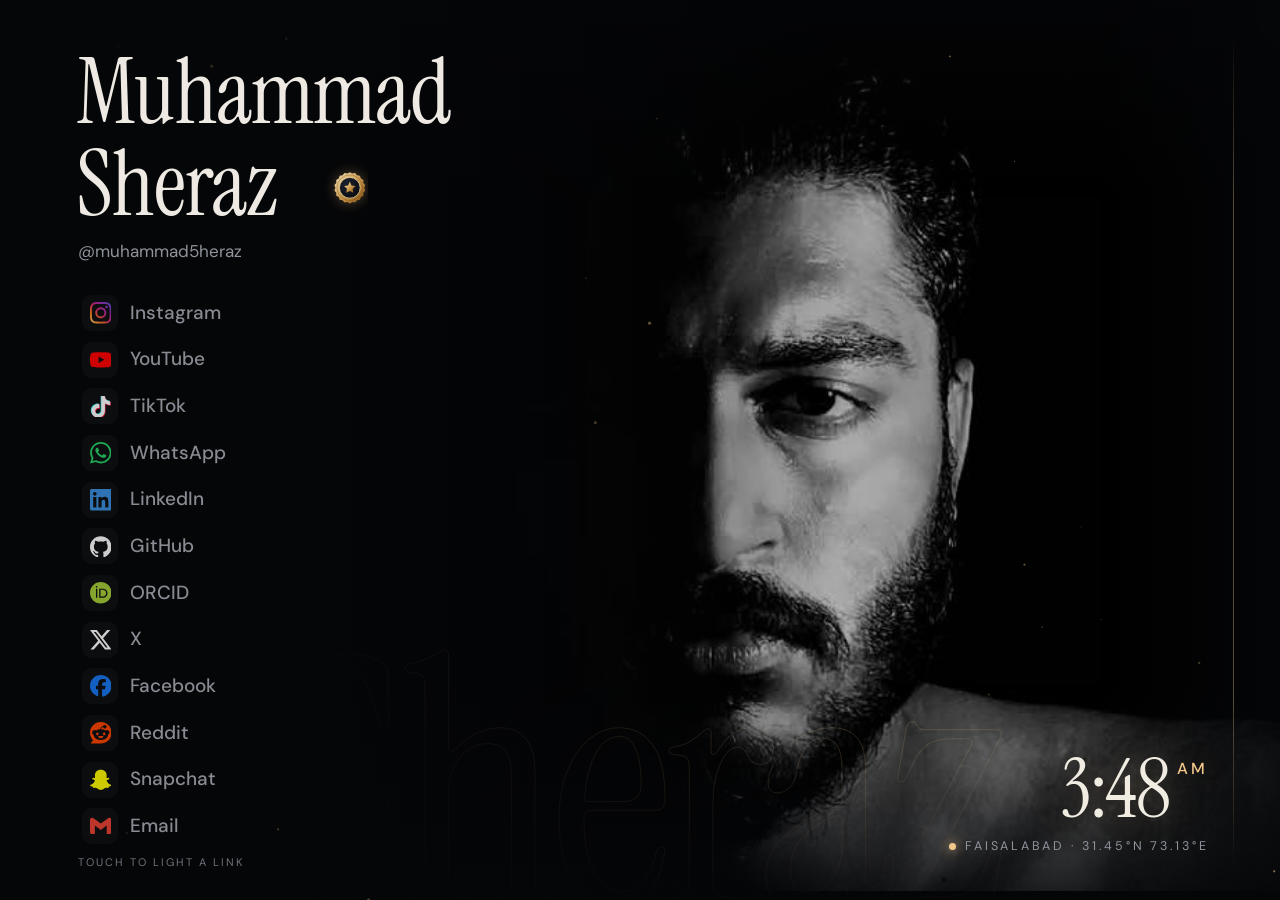
==== commit 7db4c6ab: "Hub: small subtle rosette seal right after the name, links to portfolio Co-Authored-By: Claude Sonne" ====
--- a/index.html
+++ b/index.html
@@ -43,16 +43,16 @@
 h1 span:nth-child(1) i{animation-delay:.35s}h1 span:nth-child(2) i{animation-delay:.5s}
 @keyframes rise{from{transform:translateY(105%);filter:blur(6px)}to{transform:none;filter:none}}
 .sub{padding:6px 8px clamp(4px,1.6dvh,14px);color:#8F939B;font-size:14px;animation:fade 1.2s .8s both}
-.hd{display:flex;align-items:center;justify-content:flex-start;gap:clamp(14px,4.4vw,30px)}
-.medal{flex:none;display:block;width:clamp(68px,18.5vw,112px);margin-top:clamp(6px,2dvh,18px);filter:drop-shadow(0 6px 18px rgba(243,201,139,.35));animation:medalIn 1.3s cubic-bezier(.2,.8,.2,1) 1s both;transition:transform .5s cubic-bezier(.2,.8,.2,1),filter .5s;-webkit-tap-highlight-color:transparent}
-.medal svg{display:block;width:100%;height:auto;overflow:visible}
-.medal .mt{transform-origin:60px 60px;animation:mspin 28s linear infinite}
-.medal .msh{animation:msweep 5.5s ease-in-out 2.4s infinite}
-.medal:hover,.medal:focus-visible{transform:translateY(-3px) scale(1.06) rotate(-3deg);filter:drop-shadow(0 10px 26px rgba(243,201,139,.65));outline:none}
-@keyframes medalIn{from{opacity:0;transform:translateY(-14px) scale(.6) rotate(-18deg)}to{opacity:1;transform:none}}
-@keyframes mspin{to{transform:rotate(360deg)}}
-@keyframes msweep{0%,55%{transform:skewX(-20deg) translateX(0)}100%{transform:skewX(-20deg) translateX(330px)}}
-@media (prefers-reduced-motion:reduce){.medal .mt,.medal .msh{animation:none}}
+h1 span.l2{display:flex;align-items:center;width:max-content;max-width:100%}
+.seal{position:relative;flex:none;display:block;width:.42em;min-width:26px;margin-left:.6em;margin-top:.08em;filter:drop-shadow(0 0 7px rgba(243,201,139,.35));opacity:.92;animation:sealIn 1.2s cubic-bezier(.2,.8,.2,1) 1.1s both;transition:transform .6s cubic-bezier(.2,.8,.2,1),filter .5s,opacity .4s;-webkit-tap-highlight-color:transparent}
+.seal::after{content:"";position:absolute;inset:-14px}
+.seal svg{display:block;width:100%;height:auto;animation:sealspin 40s linear infinite}
+.seal .ssh{animation:sealsweep 6s ease-in-out 2.6s infinite}
+.seal:hover,.seal:focus-visible{opacity:1;transform:rotate(72deg) scale(1.18);filter:drop-shadow(0 0 12px rgba(243,201,139,.7));outline:none}
+@keyframes sealIn{from{opacity:0;transform:scale(.3) rotate(-120deg)}to{opacity:.92;transform:none}}
+@keyframes sealspin{to{transform:rotate(360deg)}}
+@keyframes sealsweep{0%,55%{transform:skewX(-20deg) translateX(0)}100%{transform:skewX(-20deg) translateX(260px)}}
+@media (prefers-reduced-motion:reduce){.seal svg,.seal .ssh{animation:none}}
 @keyframes fade{from{opacity:0}to{opacity:1}}
 .list{position:relative;display:flex;flex-direction:column;justify-content:flex-start;min-height:0;align-self:stretch;gap:2px;width:min(230px,62vw)}
 .row{position:relative;flex:1 1 0;max-height:46px;min-height:0;display:flex;align-items:center;gap:12px;padding:0 12px;border-radius:14px;color:#A9ADB4;opacity:0;
@@ -109,13 +109,7 @@
  <div class="clock2" aria-hidden="true"><div class="t"><span id="t2">--:--</span><small id="ap">PM</small></div><div class="p"><i></i>Faisalabad &middot; 31.45&deg;N 73.13&deg;E</div></div>
  <main class="wrap">
   <div class="top"><div class="moon"><i></i><span id="clock">Faisalabad</span></div></div>
-  <div class="hd"><h1><span><i>Muhammad</i></span><span><i>Sheraz</i></span></h1><a class="medal" href="https://muhammad5heraz.github.io/portfolio/" rel="noopener" aria-label="Open my portfolio"><svg viewBox="0 0 120 132" aria-hidden="true"><defs><linearGradient id="mg" x1="0" y1="0" x2="1" y2="1"><stop offset="0" stop-color="#FFF1C9"/><stop offset=".28" stop-color="#F7D48F"/><stop offset=".6" stop-color="#D9A24E"/><stop offset="1" stop-color="#8F5F1E"/></linearGradient><linearGradient id="mr" x1="0" y1="0" x2="0" y2="1"><stop offset="0" stop-color="#2B3447"/><stop offset="1" stop-color="#121722"/></linearGradient><radialGradient id="mc" cx=".35" cy=".3" r=".9"><stop offset="0" stop-color="#1D2433"/><stop offset="1" stop-color="#07090D"/></radialGradient><linearGradient id="ms" x1="0" y1="0" x2="1" y2="0"><stop offset="0" stop-color="#fff" stop-opacity="0"/><stop offset=".5" stop-color="#fff" stop-opacity=".75"/><stop offset="1" stop-color="#fff" stop-opacity="0"/></linearGradient><path id="mp" d="M60 60m-33 0a33 33 0 1 1 66 0a33 33 0 1 1-66 0"/><clipPath id="mk"><circle cx="60" cy="60" r="52"/></clipPath></defs>
-<path d="M36 98 28 128l16-8 9 11 8-30z" fill="url(#mr)" stroke="#D9A24E" stroke-width="1.2" stroke-linejoin="round"/><path d="M84 98l8 30-16-8-9 11-8-30z" fill="url(#mr)" stroke="#D9A24E" stroke-width="1.2" stroke-linejoin="round"/>
-<circle cx="60" cy="60" r="56" fill="url(#mg)"/><circle cx="60" cy="60" r="56" fill="none" stroke="#FFF3D2" stroke-opacity=".7" stroke-width="1.2"/><circle cx="60" cy="60" r="51" fill="none" stroke="#7A4F17" stroke-opacity=".55" stroke-width="1"/><circle cx="60" cy="60" r="46" fill="url(#mg)"/><circle cx="60" cy="60" r="46" fill="none" stroke="#7A4F17" stroke-opacity=".5" stroke-width="1"/>
-<g class="mt"><text font-family="DM Sans,sans-serif" font-size="8" font-weight="700" fill="#5A3A0E" textLength="205" lengthAdjust="spacing"><textPath href="#mp" startOffset="0" textLength="205" lengthAdjust="spacing">PORTFOLIO ✦ MUHAMMAD SHERAZ ✦</textPath></text></g>
-<circle cx="60" cy="60" r="25" fill="url(#mc)" stroke="#F7D48F" stroke-width="1.4"/>
-<path d="M60 44.5l4.6 9.4 10.3 1.5-7.5 7.3 1.8 10.3-9.2-4.9-9.2 4.9 1.8-10.3-7.5-7.3 10.3-1.5z" fill="url(#mg)"/>
-<g clip-path="url(#mk)"><rect class="msh" x="-60" y="0" width="34" height="120" fill="url(#ms)" transform="skewX(-20)"/></g></svg></a></div>
+  <h1><span><i>Muhammad</i></span><span class="l2"><i>Sheraz</i><a class="seal" href="https://muhammad5heraz.github.io/portfolio/" rel="noopener" title="Portfolio" aria-label="Open my portfolio"><svg viewBox="0 0 120 120" aria-hidden="true"><defs><linearGradient id="sg" x1="0" y1="0" x2="1" y2="1"><stop offset="0" stop-color="#FFF1C9"/><stop offset=".3" stop-color="#F3CC86"/><stop offset=".65" stop-color="#C98F3E"/><stop offset="1" stop-color="#7E5219"/></linearGradient><radialGradient id="sc" cx=".35" cy=".3" r=".9"><stop offset="0" stop-color="#1D2433"/><stop offset="1" stop-color="#07090D"/></radialGradient><linearGradient id="ss" x1="0" y1="0" x2="1" y2="0"><stop offset="0" stop-color="#fff" stop-opacity="0"/><stop offset=".5" stop-color="#fff" stop-opacity=".8"/><stop offset="1" stop-color="#fff" stop-opacity="0"/></linearGradient><clipPath id="sk"><circle cx="60" cy="60" r="50"/></clipPath></defs><path d="M60.0,10.0 L68.0,14.7 L77.1,13.0 L83.0,20.2 L92.1,21.7 L95.2,30.4 L103.3,35.0 L103.2,44.3 L109.2,51.3 L106.0,60.0 L109.2,68.7 L103.2,75.7 L103.3,85.0 L95.2,89.6 L92.1,98.3 L83.0,99.8 L77.1,107.0 L68.0,105.3 L60.0,110.0 L52.0,105.3 L42.9,107.0 L37.0,99.8 L27.9,98.3 L24.8,89.6 L16.7,85.0 L16.8,75.7 L10.8,68.7 L14.0,60.0 L10.8,51.3 L16.8,44.3 L16.7,35.0 L24.8,30.4 L27.9,21.7 L37.0,20.2 L42.9,13.0 L52.0,14.7Z" fill="url(#sg)"/><circle cx="60" cy="60" r="41" fill="none" stroke="#6F4614" stroke-opacity=".55" stroke-width="2"/><circle cx="60" cy="60" r="33" fill="url(#sc)" stroke="#FFE7AE" stroke-width="2.4"/><path d="M60 41l5.6 11.6 12.7 1.8-9.2 9 2.2 12.7L60 70l-11.3 6 2.2-12.7-9.2-9 12.7-1.8z" fill="url(#sg)"/><g clip-path="url(#sk)"><rect class="ssh" x="-50" y="-10" width="30" height="140" fill="url(#ss)" transform="skewX(-20)"/></g></svg></a></span></h1>
   <div class="sub">@muhammad5heraz</div>
   <nav class="list" id="list" aria-label="Links">
 <a class="row" style="--b:#E1306C;--i:0" href="https://www.instagram.com/muhammad5heraz" rel="noopener"><span class="g"><svg viewBox="0 0 24 24" aria-hidden="true"><path fill="url(#igGrad)" d="M7.0301.084c-1.2768.0602-2.1487.264-2.911.5634-.7888.3075-1.4575.72-2.1228 1.3877-.6652.6677-1.075 1.3368-1.3802 2.127-.2954.7638-.4956 1.6365-.552 2.914-.0564 1.2775-.0689 1.6882-.0626 4.947.0062 3.2586.0206 3.6671.0825 4.9473.061 1.2765.264 2.1482.5635 2.9107.308.7889.72 1.4573 1.388 2.1228.6679.6655 1.3365 1.0743 2.1285 1.38.7632.295 1.6361.4961 2.9134.552 1.2773.056 1.6884.069 4.9462.0627 3.2578-.0062 3.668-.0207 4.9478-.0814 1.28-.0607 2.147-.2652 2.9098-.5633.7889-.3086 1.4578-.72 2.1228-1.3881.665-.6682 1.0745-1.3378 1.3795-2.1284.2957-.7632.4966-1.636.552-2.9124.056-1.2809.0692-1.6898.063-4.948-.0063-3.2583-.021-3.6668-.0817-4.9465-.0607-1.2797-.264-2.1487-.5633-2.9117-.3084-.7889-.72-1.4568-1.3876-2.1228C21.2982 1.33 20.628.9208 19.8378.6165 19.074.321 18.2017.1197 16.9244.0645 15.6471.0093 15.236-.005 11.977.0014 8.718.0076 8.31.0215 7.0301.0839m.1402 21.6932c-1.17-.0509-1.8053-.2453-2.2287-.408-.5606-.216-.96-.4771-1.3819-.895-.422-.4178-.6811-.8186-.9-1.378-.1644-.4234-.3624-1.058-.4171-2.228-.0595-1.2645-.072-1.6442-.079-4.848-.007-3.2037.0053-3.583.0607-4.848.05-1.169.2456-1.805.408-2.2282.216-.5613.4762-.96.895-1.3816.4188-.4217.8184-.6814 1.3783-.9003.423-.1651 1.0575-.3614 2.227-.4171 1.2655-.06 1.6447-.072 4.848-.079 3.2033-.007 3.5835.005 4.8495.0608 1.169.0508 1.8053.2445 2.228.408.5608.216.96.4754 1.3816.895.4217.4194.6816.8176.9005 1.3787.1653.4217.3617 1.056.4169 2.2263.0602 1.2655.0739 1.645.0796 4.848.0058 3.203-.0055 3.5834-.061 4.848-.051 1.17-.245 1.8055-.408 2.2294-.216.5604-.4763.96-.8954 1.3814-.419.4215-.8181.6811-1.3783.9-.4224.1649-1.0577.3617-2.2262.4174-1.2656.0595-1.6448.072-4.8493.079-3.2045.007-3.5825-.006-4.848-.0608M16.953 5.5864A1.44 1.44 0 1 0 18.39 4.144a1.44 1.44 0 0 0-1.437 1.4424M5.8385 12.012c.0067 3.4032 2.7706 6.1557 6.173 6.1493 3.4026-.0065 6.157-2.7701 6.1506-6.1733-.0065-3.4032-2.771-6.1565-6.174-6.1498-3.403.0067-6.156 2.771-6.1496 6.1738M8 12.0077a4 4 0 1 1 4.008 3.9921A3.9996 3.9996 0 0 1 8 12.0077"/></svg></span><b>Instagram</b></a>
